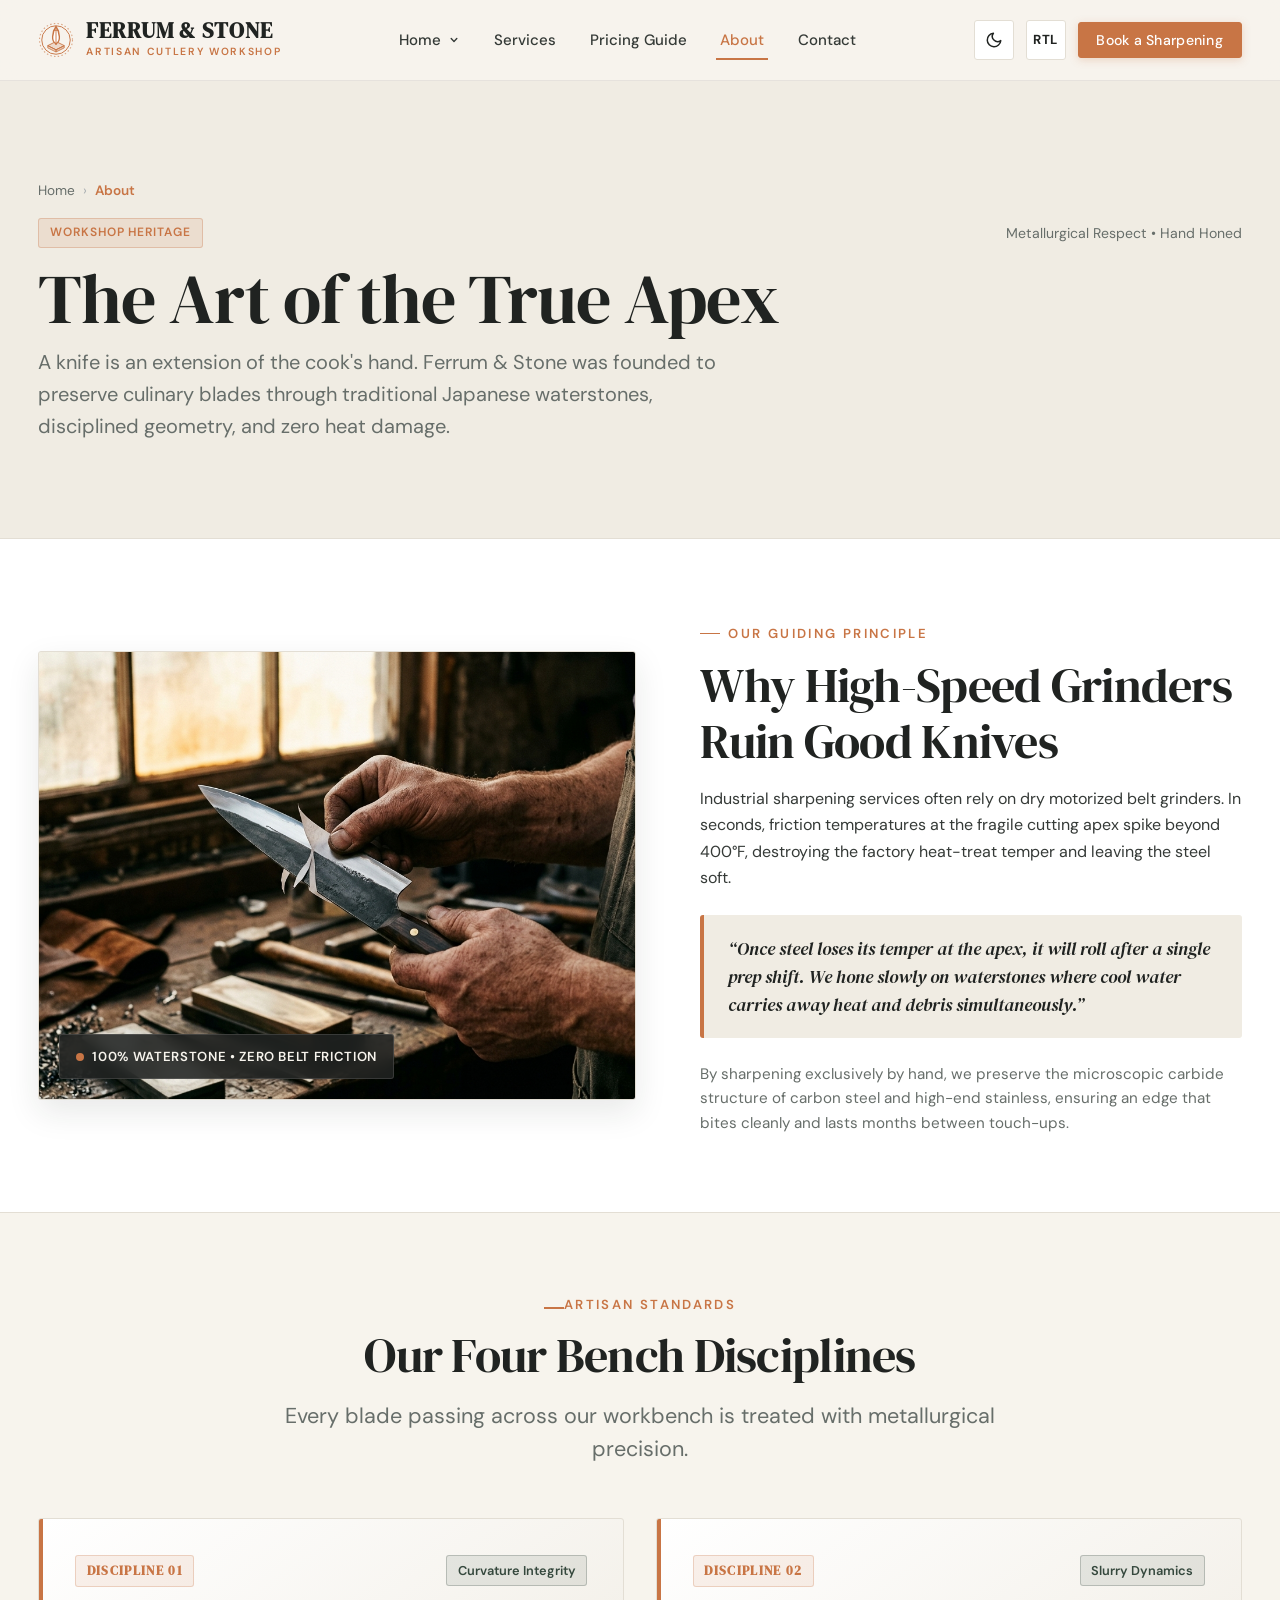
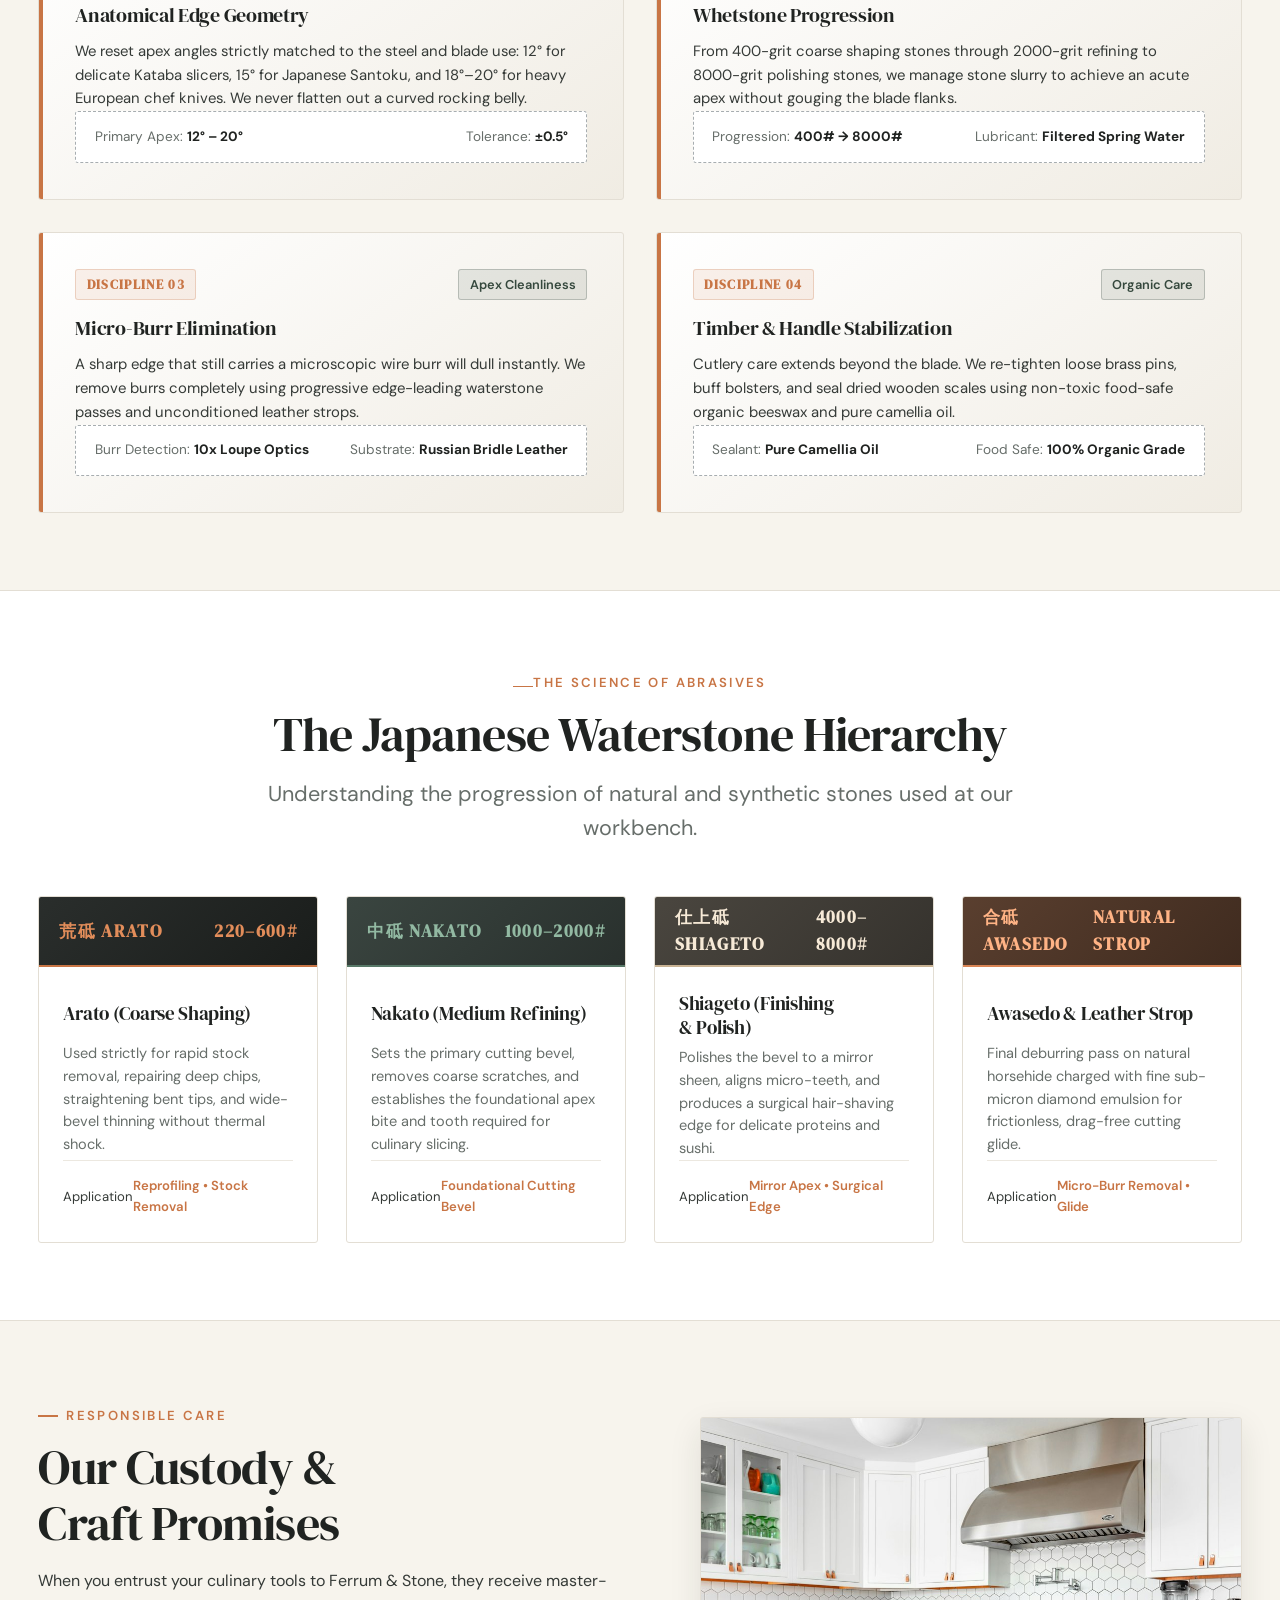
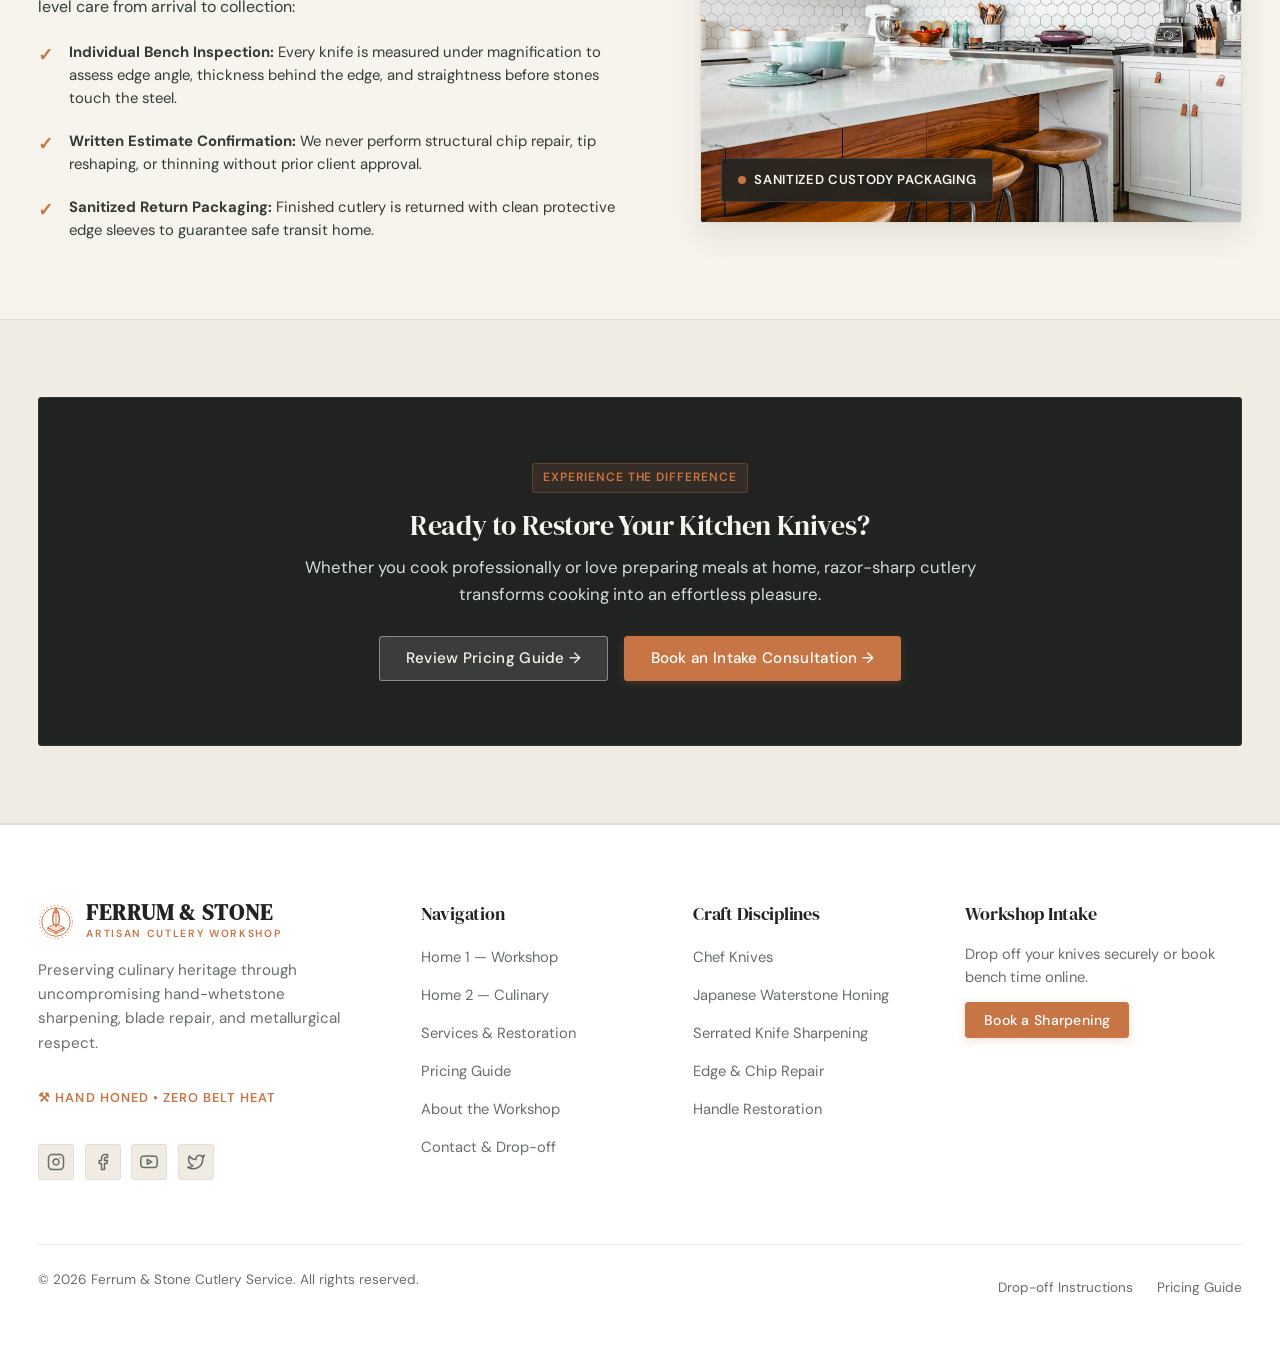
==== about.html @ 96466d09 "commit" ====
<!DOCTYPE html>
<html lang="en" dir="ltr" data-theme="light">
<head>
  <meta charset="UTF-8">
  <meta name="viewport" content="width=device-width, initial-scale=1.0">
  <title>About Our Workshop &amp; Craft Philosophy | Ferrum &amp; Stone</title>
  <meta name="description" content="Discover the artisan knife sharpening philosophy of Ferrum &amp; Stone: traditional Japanese waterstones, zero heat damage, and anatomical cutlery repair.">
  <link rel="icon" type="image/svg+xml" href="assets/favicon.svg">
  <link rel="stylesheet" href="css/design-system.css">
  <link rel="stylesheet" href="css/layout.css">
</head>
<body>

  <!-- Page Loader -->
  <div id="pageLoader" class="page-loader" aria-hidden="true">
    <div class="loader-content">
      <svg class="loader-emblem" viewBox="0 0 48 48" fill="none" xmlns="http://www.w3.org/2000/svg">
        <circle cx="24" cy="24" r="22" stroke="#c06038" stroke-width="1.5" stroke-dasharray="3 3" opacity="0.6"/>
        <circle cx="24" cy="24" r="19" stroke="#c06038" stroke-width="1.25"/>
        <path d="M13 31.5L24 37L35 31.5L24 26L13 31.5Z" fill="#c06038" fill-opacity="0.25" stroke="#c06038" stroke-width="1.2"/>
        <path d="M24 6C24 6 28 11.5 28.5 19.5C28.8 24 26.8 27.5 24 29C21.2 27.5 19.2 24 19.5 19.5C20 11.5 24 6 24 6Z" fill="#181e1a" stroke="#d4af37" stroke-width="1.8"/>
        <line x1="24" y1="7" x2="24" y2="28" stroke="#ffffff" stroke-width="1.2" opacity="0.75"/>
        <circle cx="24" cy="29" r="2" fill="#ffd166"/>
      </svg>
      <div class="loader-brand-title">FERRUM &amp; STONE</div>
      <div class="loader-brand-sub">Artisan Cutlery Workshop</div>
      <div class="loader-bar-wrap"><div class="loader-bar-fill"></div></div>
    </div>
  </div>

  <!-- Shared Header / Navbar -->
  <header class="site-header" id="mainHeader">
    <div class="container">
      <nav class="navbar-container" aria-label="Main Navigation">
        
        <!-- Brand Logo -->
        <a href="index.html" class="brand-logo" aria-label="Ferrum and Stone - Home">
          <div class="brand-icon" aria-hidden="true">
            <svg viewBox="0 0 48 48" fill="none" xmlns="http://www.w3.org/2000/svg">
              <circle cx="24" cy="24" r="22" stroke="currentColor" stroke-width="1.5" stroke-dasharray="2 3" opacity="0.6"/>
              <circle cx="24" cy="24" r="19" stroke="currentColor" stroke-width="1.25"/>
              <path d="M13 31.5L24 37L35 31.5L24 26L13 31.5Z" fill="currentColor" fill-opacity="0.2" stroke="currentColor" stroke-width="1.2" stroke-linejoin="round"/>
              <path d="M13 31.5V34.5L24 40V37L13 31.5Z" fill="currentColor" fill-opacity="0.3" stroke="currentColor" stroke-width="1"/>
              <path d="M35 31.5V34.5L24 40V37L35 31.5Z" fill="currentColor" fill-opacity="0.4" stroke="currentColor" stroke-width="1"/>
              <path d="M24 6C24 6 28 11.5 28.5 19.5C28.8 24 26.8 27.5 24 29C21.2 27.5 19.2 24 19.5 19.5C20 11.5 24 6 24 6Z" fill="var(--bg-surface)" stroke="currentColor" stroke-width="1.8" stroke-linejoin="round"/>
              <line x1="24" y1="7" x2="24" y2="28" stroke="currentColor" stroke-width="1.2" stroke-linecap="round"/>
              <path d="M21 11H27" stroke="currentColor" stroke-width="1.5" stroke-linecap="round"/>
              <circle cx="24" cy="29" r="1.5" fill="currentColor"/>
            </svg>
          </div>
          <div class="brand-text">
            <span class="brand-name">Ferrum &amp; Stone</span>
            <span class="brand-tagline">Artisan Cutlery Workshop</span>
          </div>
        </a>

        <!-- Centered Navigation: About placed right next to Pricing Guide -->
        <div class="nav-center-wrapper">
          <ul class="nav-links">
            <li class="nav-dropdown" id="homeDropdown">
              <button type="button" class="dropdown-trigger" aria-expanded="false" aria-haspopup="true" aria-controls="homeMenu">
                <span>Home</span>
                <svg class="chevron-icon" viewBox="0 0 20 20" fill="currentColor" aria-hidden="true">
                  <path fill-rule="evenodd" d="M5.293 7.293a1 1 0 011.414 0L10 10.586l3.293-3.293a1 1 0 111.414 1.414l-4 4a1 1 0 01-1.414 0l-4-4a1 1 0 010-1.414z" clip-rule="evenodd"/>
                </svg>
              </button>
              <div class="dropdown-menu" id="homeMenu" role="menu">
                <a href="index.html" class="dropdown-item" role="menuitem">Home 1 — Workshop</a>
                <a href="home-2.html" class="dropdown-item" role="menuitem">Home 2 — Culinary Edition</a>
              </div>
            </li>
            <li><a href="services.html" class="nav-link">Services</a></li>
            <li><a href="pricing.html" class="nav-link">Pricing Guide</a></li>
            <li><a href="about.html" class="nav-link active" aria-current="page">About</a></li>
            <li><a href="contact.html" class="nav-link">Contact</a></li>
          </ul>
        </div>

        <!-- Header Actions: Theme & Direction Toggles + CTA -->
        <div class="header-actions">
          <button type="button" class="btn-icon theme-toggle-btn" aria-label="Toggle dark/light theme" title="Toggle Theme">
            <svg class="icon-moon" width="18" height="18" viewBox="0 0 24 24" fill="none" stroke="currentColor" stroke-width="2" stroke-linecap="round" stroke-linejoin="round" aria-hidden="true">
              <path d="M21 12.79A9 9 0 1 1 11.21 3 7 7 0 0 0 21 12.79z"></path>
            </svg>
            <svg class="icon-sun" width="18" height="18" viewBox="0 0 24 24" fill="none" stroke="currentColor" stroke-width="2" stroke-linecap="round" stroke-linejoin="round" aria-hidden="true" style="display: none;">
              <circle cx="12" cy="12" r="5"></circle>
              <line x1="12" y1="1" x2="12" y2="3"></line>
              <line x1="12" y1="21" x2="12" y2="23"></line>
              <line x1="4.22" y1="4.22" x2="5.64" y2="5.64"></line>
              <line x1="18.36" y1="18.36" x2="19.78" y2="19.78"></line>
              <line x1="1" y1="12" x2="3" y2="12"></line>
              <line x1="21" y1="12" x2="23" y2="12"></line>
              <line x1="4.22" y1="19.78" x2="5.64" y2="18.36"></line>
              <line x1="18.36" y1="5.64" x2="19.78" y2="4.22"></line>
            </svg>
          </button>

          <button type="button" class="btn-icon dir-toggle-btn" aria-label="Toggle text direction LTR/RTL" title="Toggle RTL">
            <span class="dir-label">RTL</span>
          </button>

          <a href="contact.html#book" class="btn btn-primary btn-sm btn-book">Book a Sharpening</a>

          <!-- Hamburger Button (Mobile / Tablet / iPad) -->
          <button type="button" class="hamburger-btn" aria-label="Toggle Navigation Menu" aria-expanded="false" aria-controls="mobileDrawer">
            <span class="hamburger-icon" aria-hidden="true">
              <span class="hamburger-line"></span>
              <span class="hamburger-line"></span>
              <span class="hamburger-line"></span>
            </span>
          </button>
        </div>

      </nav>
    </div>
  </header>

  <!-- Mobile Drawer Backdrop & Menu -->
  <div class="mobile-nav-backdrop" id="mobileBackdrop"></div>
  <div class="mobile-nav-drawer" id="mobileDrawer" role="dialog" aria-modal="true" aria-label="Mobile Navigation">
    <div class="mobile-nav-header">
      <div class="brand-text">
        <span class="brand-name">Ferrum &amp; Stone</span>
        <span class="brand-tagline">Artisan Cutlery</span>
      </div>
      <button type="button" class="mobile-nav-close" aria-label="Close navigation menu">
        <svg width="20" height="20" viewBox="0 0 24 24" fill="none" stroke="currentColor" stroke-width="2" stroke-linecap="round" stroke-linejoin="round" aria-hidden="true">
          <line x1="18" y1="6" x2="6" y2="18"></line>
          <line x1="6" y1="6" x2="18" y2="18"></line>
        </svg>
      </button>
    </div>

    <div class="mobile-nav-list">
      <div class="mobile-dropdown">
        <button type="button" class="mobile-dropdown-header" aria-expanded="false">
          <span>Home</span>
          <svg class="chevron-icon" width="16" height="16" viewBox="0 0 20 20" fill="currentColor" aria-hidden="true">
            <path fill-rule="evenodd" d="M5.293 7.293a1 1 0 011.414 0L10 10.586l3.293-3.293a1 1 0 111.414 1.414l-4 4a1 1 0 01-1.414 0l-4-4a1 1 0 010-1.414z" clip-rule="evenodd"/>
          </svg>
        </button>
        <div class="mobile-sub-menu">
          <a href="index.html" class="mobile-sub-link">Home 1 — Workshop</a>
          <a href="home-2.html" class="mobile-sub-link">Home 2 — Culinary Edition</a>
        </div>
      </div>
      <a href="services.html" class="mobile-nav-link">Services</a>
      <a href="pricing.html" class="mobile-nav-link">Pricing Guide</a>
      <a href="about.html" class="mobile-nav-link active" aria-current="page">About</a>
      <a href="contact.html" class="mobile-nav-link">Contact</a>
    </div>

    <div class="mobile-nav-footer">
      <a href="contact.html#book" class="btn btn-primary" style="width: 100%;">Book a Sharpening</a>
      <div class="mobile-toggles-row">
        <div class="mobile-toggle-item">
          <span>Theme:</span>
          <button type="button" class="btn-icon theme-toggle-btn" aria-label="Toggle theme in drawer">
            <svg class="icon-moon" width="16" height="16" viewBox="0 0 24 24" fill="none" stroke="currentColor" stroke-width="2"><path d="M21 12.79A9 9 0 1 1 11.21 3 7 7 0 0 0 21 12.79z"></path></svg>
            <svg class="icon-sun" width="16" height="16" viewBox="0 0 24 24" fill="none" stroke="currentColor" stroke-width="2" stroke-linecap="round" stroke-linejoin="round" style="display:none;"><circle cx="12" cy="12" r="5"></circle><line x1="12" y1="1" x2="12" y2="3"></line><line x1="12" y1="21" x2="12" y2="23"></line><line x1="4.22" y1="4.22" x2="5.64" y2="5.64"></line><line x1="18.36" y1="18.36" x2="19.78" y2="19.78"></line><line x1="1" y1="12" x2="3" y2="12"></line><line x1="21" y1="12" x2="23" y2="12"></line><line x1="4.22" y1="19.78" x2="5.64" y2="18.36"></line><line x1="18.36" y1="5.64" x2="19.78" y2="4.22"></line></svg>
          </button>
        </div>
        <div class="mobile-toggle-item">
          <span>Direction:</span>
          <button type="button" class="btn-icon dir-toggle-btn" aria-label="Toggle text direction in drawer">
            <span class="dir-label">RTL</span>
          </button>
        </div>
      </div>
    </div>
  </div>

  <!-- Main Content: Distinct About Layout -->
  <main id="mainContent">

    <!-- =======================================================================
         SECTION 1 — PAGE INTRO
         Shared non-home intro component matching Services, Pricing, and Contact
         ======================================================================= -->
    <section class="page-intro" id="aboutIntro" aria-label="About Introduction">
      <div class="container">
        <div class="page-intro-inner">
          <nav class="breadcrumbs" aria-label="Breadcrumb">
            <a href="index.html">Home</a>
            <span class="separator" aria-hidden="true">&rsaquo;</span>
            <span aria-current="page">About</span>
          </nav>
          <div class="page-intro-meta">
            <span class="badge badge-copper">Workshop Heritage</span>
            <span style="font-size: 0.88rem; color: var(--text-muted);">Metallurgical Respect &bull; Hand Honed</span>
          </div>
          <h1>The Art of the True Apex</h1>
          <p class="page-intro-desc">
            A knife is an extension of the cook's hand. Ferrum &amp; Stone was founded to preserve culinary blades through traditional Japanese waterstones, disciplined geometry, and zero heat damage.
          </p>
        </div>
      </div>
    </section>

    <!-- =======================================================================
         SECTION 2 — THE WORKSHOP MANIFESTO (Asymmetrical Split Layout)
         ======================================================================= -->
    <section class="about-section about-section--surface" id="manifesto">
      <div class="container">
        
        <div class="about-manifesto-grid">
          
          <!-- Image Frame with Overlay Badge -->
          <div class="about-media-frame">
            <img src="assets/images/h1_process_editorial.jpg" alt="Master cutler honing a chef knife over a wet sharpening stone" loading="lazy">
            <div class="about-badge-overlay">
              <span class="about-badge-dot" aria-hidden="true"></span>
              <span>100% Waterstone &bull; Zero Belt Friction</span>
            </div>
          </div>

          <!-- Manifesto Copy -->
          <div>
            <span class="eyebrow">Our Guiding Principle</span>
            <h2 style="margin-bottom: 1rem;">Why High-Speed Grinders Ruin Good Knives</h2>
            <p style="font-size: 1rem; color: var(--text-body); line-height: 1.65; margin-bottom: 1rem;">
              Industrial sharpening services often rely on dry motorized belt grinders. In seconds, friction temperatures at the fragile cutting apex spike beyond 400&deg;F, destroying the factory heat-treat temper and leaving the steel soft.
            </p>

            <blockquote class="about-quote-box">
              &ldquo;Once steel loses its temper at the apex, it will roll after a single prep shift. We hone slowly on waterstones where cool water carries away heat and debris simultaneously.&rdquo;
            </blockquote>

            <p style="font-size: 0.95rem; color: var(--text-muted); line-height: 1.6;">
              By sharpening exclusively by hand, we preserve the microscopic carbide structure of carbon steel and high-end stainless, ensuring an edge that bites cleanly and lasts months between touch-ups.
            </p>
          </div>

        </div>

      </div>
    </section>

    <!-- =======================================================================
         SECTION 3 — CORE BENCH DISCIPLINES (Artisan Blueprint Console)
         ======================================================================= -->
    <section class="about-section" id="disciplines">
      <div class="container">
        
        <header class="section-header">
          <span class="eyebrow">Artisan Standards</span>
          <h2>Our Four Bench Disciplines</h2>
          <p class="text-lead">
            Every blade passing across our workbench is treated with metallurgical precision.
          </p>
        </header>

        <!-- Blueprint Console Layout: Max 2 cards per row on iPad/iPad Pro, 2 per row desktop -->
        <div class="disciplines-blueprint-grid">

          <!-- Discipline 1: Geometry -->
          <article class="discipline-console-card">
            <div>
              <div class="discipline-console-top">
                <span class="discipline-num-pill">DISCIPLINE 01</span>
                <span class="discipline-spec-pill">Curvature Integrity</span>
              </div>
              <h3 class="discipline-console-title">Anatomical Edge Geometry</h3>
              <p class="discipline-console-desc">
                We reset apex angles strictly matched to the steel and blade use: 12&deg; for delicate Kataba slicers, 15&deg; for Japanese Santoku, and 18&deg;&ndash;20&deg; for heavy European chef knives. We never flatten out a curved rocking belly.
              </p>
            </div>
            <div class="discipline-blueprint-specs">
              <span>Primary Apex: <strong>12&deg; &ndash; 20&deg;</strong></span>
              <span>Tolerance: <strong>&plusmn;0.5&deg;</strong></span>
            </div>
          </article>

          <!-- Discipline 2: Slurry & Stones -->
          <article class="discipline-console-card">
            <div>
              <div class="discipline-console-top">
                <span class="discipline-num-pill">DISCIPLINE 02</span>
                <span class="discipline-spec-pill">Slurry Dynamics</span>
              </div>
              <h3 class="discipline-console-title">Whetstone Progression</h3>
              <p class="discipline-console-desc">
                From 400-grit coarse shaping stones through 2000-grit refining to 8000-grit polishing stones, we manage stone slurry to achieve an acute apex without gouging the blade flanks.
              </p>
            </div>
            <div class="discipline-blueprint-specs">
              <span>Progression: <strong>400# &rarr; 8000#</strong></span>
              <span>Lubricant: <strong>Filtered Spring Water</strong></span>
            </div>
          </article>

          <!-- Discipline 3: Deburring Strops -->
          <article class="discipline-console-card">
            <div>
              <div class="discipline-console-top">
                <span class="discipline-num-pill">DISCIPLINE 03</span>
                <span class="discipline-spec-pill">Apex Cleanliness</span>
              </div>
              <h3 class="discipline-console-title">Micro-Burr Elimination</h3>
              <p class="discipline-console-desc">
                A sharp edge that still carries a microscopic wire burr will dull instantly. We remove burrs completely using progressive edge-leading waterstone passes and unconditioned leather strops.
              </p>
            </div>
            <div class="discipline-blueprint-specs">
              <span>Burr Detection: <strong>10x Loupe Optics</strong></span>
              <span>Substrate: <strong>Russian Bridle Leather</strong></span>
            </div>
          </article>

          <!-- Discipline 4: Timber Preservation -->
          <article class="discipline-console-card">
            <div>
              <div class="discipline-console-top">
                <span class="discipline-num-pill">DISCIPLINE 04</span>
                <span class="discipline-spec-pill">Organic Care</span>
              </div>
              <h3 class="discipline-console-title">Timber &amp; Handle Stabilization</h3>
              <p class="discipline-console-desc">
                Cutlery care extends beyond the blade. We re-tighten loose brass pins, buff bolsters, and seal dried wooden scales using non-toxic food-safe organic beeswax and pure camellia oil.
              </p>
            </div>
            <div class="discipline-blueprint-specs">
              <span>Sealant: <strong>Pure Camellia Oil</strong></span>
              <span>Food Safe: <strong>100% Organic Grade</strong></span>
            </div>
          </article>

        </div>

      </div>
    </section>

    <!-- =======================================================================
         SECTION 4 — TRADITIONAL WATERSTONE HIERARCHY (Tactile Waterstone Bench)
         ======================================================================= -->
    <section class="about-section about-section--surface" id="stoneHierarchy">
      <div class="container">
        
        <header class="section-header">
          <span class="eyebrow">The Science of Abrasives</span>
          <h2>The Japanese Waterstone Hierarchy</h2>
          <p class="text-lead">
            Understanding the progression of natural and synthetic stones used at our workbench.
          </p>
        </header>

        <!-- Tactile Waterstone Bench Grid: Max 2 cards on iPad/iPad Pro, 4 cards on Large Desktop -->
        <div class="waterstone-bench-grid">
          
          <!-- Stage 1 -->
          <article class="whetstone-block-card">
            <div class="whetstone-stone-visual stone-theme-arato">
              <span>荒砥 Arato</span>
              <span>220&ndash;600#</span>
            </div>
            <div class="whetstone-block-body">
              <div>
                <h3 class="whetstone-block-title">Arato (Coarse Shaping)</h3>
                <p class="whetstone-block-desc">
                  Used strictly for rapid stock removal, repairing deep chips, straightening bent tips, and wide-bevel thinning without thermal shock.
                </p>
              </div>
              <div class="whetstone-block-metrics">
                <span>Application</span>
                <span class="whetstone-metric-tag">Reprofiling &bull; Stock Removal</span>
              </div>
            </div>
          </article>

          <!-- Stage 2 -->
          <article class="whetstone-block-card">
            <div class="whetstone-stone-visual stone-theme-nakato">
              <span>中砥 Nakato</span>
              <span>1000&ndash;2000#</span>
            </div>
            <div class="whetstone-block-body">
              <div>
                <h3 class="whetstone-block-title">Nakato (Medium Refining)</h3>
                <p class="whetstone-block-desc">
                  Sets the primary cutting bevel, removes coarse scratches, and establishes the foundational apex bite and tooth required for culinary slicing.
                </p>
              </div>
              <div class="whetstone-block-metrics">
                <span>Application</span>
                <span class="whetstone-metric-tag">Foundational Cutting Bevel</span>
              </div>
            </div>
          </article>

          <!-- Stage 3 -->
          <article class="whetstone-block-card">
            <div class="whetstone-stone-visual stone-theme-shiageto">
              <span>仕上砥 Shiageto</span>
              <span>4000&ndash;8000#</span>
            </div>
            <div class="whetstone-block-body">
              <div>
                <h3 class="whetstone-block-title">Shiageto (Finishing &amp; Polish)</h3>
                <p class="whetstone-block-desc">
                  Polishes the bevel to a mirror sheen, aligns micro-teeth, and produces a surgical hair-shaving edge for delicate proteins and sushi.
                </p>
              </div>
              <div class="whetstone-block-metrics">
                <span>Application</span>
                <span class="whetstone-metric-tag">Mirror Apex &bull; Surgical Edge</span>
              </div>
            </div>
          </article>

          <!-- Stage 4 -->
          <article class="whetstone-block-card">
            <div class="whetstone-stone-visual stone-theme-awasedo">
              <span>合砥 Awasedo</span>
              <span>Natural Strop</span>
            </div>
            <div class="whetstone-block-body">
              <div>
                <h3 class="whetstone-block-title">Awasedo &amp; Leather Strop</h3>
                <p class="whetstone-block-desc">
                  Final deburring pass on natural horsehide charged with fine sub-micron diamond emulsion for frictionless, drag-free cutting glide.
                </p>
              </div>
              <div class="whetstone-block-metrics">
                <span>Application</span>
                <span class="whetstone-metric-tag">Micro-Burr Removal &bull; Glide</span>
              </div>
            </div>
          </article>

        </div>

      </div>
    </section>

    <!-- =======================================================================
         SECTION 5 — STANDARDS OF CUSTODY (Split Workshop Visual)
         ======================================================================= -->
    <section class="about-section" id="standards">
      <div class="container">
        
        <div class="about-manifesto-grid">
          
          <div>
            <span class="eyebrow">Responsible Care</span>
            <h2 style="margin-bottom: 1rem;">Our Custody &amp; Craft Promises</h2>
            <p style="font-size: 1rem; color: var(--text-body); line-height: 1.65; margin-bottom: 1.25rem;">
              When you entrust your culinary tools to Ferrum &amp; Stone, they receive master-level care from arrival to collection:
            </p>

            <ul class="contact-info-list" style="margin-top: 0;">
              <li class="contact-info-item">
                <span style="color: var(--color-copper); font-weight: bold; font-size: 1.1rem;">&#10003;</span>
                <div style="font-size: 0.93rem; color: var(--text-body); line-height: 1.55;">
                  <strong>Individual Bench Inspection:</strong> Every knife is measured under magnification to assess edge angle, thickness behind the edge, and straightness before stones touch the steel.
                </div>
              </li>

              <li class="contact-info-item">
                <span style="color: var(--color-copper); font-weight: bold; font-size: 1.1rem;">&#10003;</span>
                <div style="font-size: 0.93rem; color: var(--text-body); line-height: 1.55;">
                  <strong>Written Estimate Confirmation:</strong> We never perform structural chip repair, tip reshaping, or thinning without prior client approval.
                </div>
              </li>

              <li class="contact-info-item">
                <span style="color: var(--color-copper); font-weight: bold; font-size: 1.1rem;">&#10003;</span>
                <div style="font-size: 0.93rem; color: var(--text-body); line-height: 1.55;">
                  <strong>Sanitized Return Packaging:</strong> Finished cutlery is returned with clean protective edge sleeves to guarantee safe transit home.
                </div>
              </li>
            </ul>
          </div>

          <div class="about-media-frame">
            <img src="assets/images/h2_knives_care.jpg" alt="Collection of polished artisan kitchen knives resting safely on workbench" loading="lazy">
            <div class="about-badge-overlay">
              <span class="about-badge-dot" aria-hidden="true"></span>
              <span>Sanitized Custody Packaging</span>
            </div>
          </div>

        </div>

      </div>
    </section>

    <!-- =======================================================================
         SECTION 6 — CLOSING CONSULTATION & CTA BANNER
         ======================================================================= -->
    <section class="about-section about-section--elevated" id="aboutCta">
      <div class="container">
        
        <div class="final-booking-banner">
          <div class="final-booking-content">
            <span class="badge badge-copper" style="margin-bottom: 1rem;">Experience the Difference</span>
            <h2>Ready to Restore Your Kitchen Knives?</h2>
            <p>
              Whether you cook professionally or love preparing meals at home, razor-sharp cutlery transforms cooking into an effortless pleasure.
            </p>
            <div style="display: flex; gap: 1rem; justify-content: center; flex-wrap: wrap;">
              <a href="pricing.html" class="btn btn-secondary">Review Pricing Guide &rarr;</a>
              <a href="contact.html#book" class="btn btn-primary">Book an Intake Consultation &rarr;</a>
            </div>
          </div>
        </div>

      </div>
    </section>

  </main>

  <!-- Shared Footer -->
  <footer class="site-footer">
    <div class="container">
      <div class="footer-grid">
        
        <div class="footer-brand">
          <div class="brand-logo">
            <div class="brand-icon" aria-hidden="true">
              <svg viewBox="0 0 48 48" fill="none" xmlns="http://www.w3.org/2000/svg">
                <circle cx="24" cy="24" r="22" stroke="currentColor" stroke-width="1.5" stroke-dasharray="2 3" opacity="0.6"/>
                <circle cx="24" cy="24" r="19" stroke="currentColor" stroke-width="1.25"/>
                <path d="M13 31.5L24 37L35 31.5L24 26L13 31.5Z" fill="currentColor" fill-opacity="0.2" stroke="currentColor" stroke-width="1.2" stroke-linejoin="round"/>
                <path d="M13 31.5V34.5L24 40V37L13 31.5Z" fill="currentColor" fill-opacity="0.3" stroke="currentColor" stroke-width="1"/>
                <path d="M35 31.5V34.5L24 40V37L35 31.5Z" fill="currentColor" fill-opacity="0.4" stroke="currentColor" stroke-width="1"/>
                <path d="M24 6C24 6 28 11.5 28.5 19.5C28.8 24 26.8 27.5 24 29C21.2 27.5 19.2 24 19.5 19.5C20 11.5 24 6 24 6Z" fill="var(--bg-surface)" stroke="currentColor" stroke-width="1.8" stroke-linejoin="round"/>
                <line x1="24" y1="7" x2="24" y2="28" stroke="currentColor" stroke-width="1.2" stroke-linecap="round"/>
                <path d="M21 11H27" stroke="currentColor" stroke-width="1.5" stroke-linecap="round"/>
                <circle cx="24" cy="29" r="1.5" fill="currentColor"/>
              </svg>
            </div>
            <div class="brand-text">
              <span class="brand-name">Ferrum &amp; Stone</span>
              <span class="brand-tagline">Artisan Cutlery Workshop</span>
            </div>
          </div>
          <p class="footer-desc">
            Preserving culinary heritage through uncompromising hand-whetstone sharpening, blade repair, and metallurgical respect.
          </p>
          <div class="footer-craft-badge">
            <span>&#9874; Hand Honed &bull; Zero Belt Heat</span>
          </div>

          <div class="footer-social-links" aria-label="Workshop social media channels">
            <a href="https://instagram.com" class="footer-social-icon" aria-label="Instagram" target="_blank" rel="noopener noreferrer">
              <svg width="18" height="18" viewBox="0 0 24 24" fill="none" stroke="currentColor" stroke-width="2" stroke-linecap="round" stroke-linejoin="round" aria-hidden="true"><rect x="2" y="2" width="20" height="20" rx="5" ry="5"></rect><path d="M16 11.37A4 4 0 1 1 12.63 8 4 4 0 0 1 16 11.37z"></path><line x1="17.5" y1="6.5" x2="17.51" y2="6.5"></line></svg>
            </a>
            <a href="https://facebook.com" class="footer-social-icon" aria-label="Facebook" target="_blank" rel="noopener noreferrer">
              <svg width="18" height="18" viewBox="0 0 24 24" fill="none" stroke="currentColor" stroke-width="2" stroke-linecap="round" stroke-linejoin="round" aria-hidden="true"><path d="M18 2h-3a5 5 0 0 0-5 5v3H7v4h3v8h4v-8h3l1-4h-4V7a1 1 0 0 1 1-1h3z"></path></svg>
            </a>
            <a href="https://youtube.com" class="footer-social-icon" aria-label="YouTube" target="_blank" rel="noopener noreferrer">
              <svg width="18" height="18" viewBox="0 0 24 24" fill="none" stroke="currentColor" stroke-width="2" stroke-linecap="round" stroke-linejoin="round" aria-hidden="true"><path d="M22.54 6.42a2.78 2.78 0 0 0-1.94-2C18.88 4 12 4 12 4s-6.88 0-8.6.46a2.78 2.78 0 0 0-1.94 2A29 29 0 0 0 1 11.75a29 29 0 0 0 .46 5.33A2.78 2.78 0 0 0 3.4 19c1.72.46 8.6.46 8.6.46s6.88 0 8.6-.46a2.78 2.78 0 0 0 1.94-2 29 29 0 0 0 .46-5.25 29 29 0 0 0-.46-5.33z"></path><polygon points="9.75 15.02 15.5 11.75 9.75 8.48 9.75 15.02"></polygon></svg>
            </a>
            <a href="https://x.com" class="footer-social-icon" aria-label="X (formerly Twitter)" target="_blank" rel="noopener noreferrer">
              <svg width="18" height="18" viewBox="0 0 24 24" fill="none" stroke="currentColor" stroke-width="2" stroke-linecap="round" stroke-linejoin="round" aria-hidden="true"><path d="M23 3a10.9 10.9 0 0 1-3.14 1.53 4.48 4.48 0 0 0-7.86 3v1A10.66 10.66 0 0 1 3 4s-4 9 5 13a11.64 11.64 0 0 1-7 2c9 5 20 0 20-11.5a4.5 4.5 0 0 0-.08-.83A7.72 7.72 0 0 0 23 3z"></path></svg>
            </a>
          </div>
        </div>

        <div>
          <h4 class="footer-heading">Navigation</h4>
          <ul class="footer-links">
            <li><a href="index.html">Home 1 — Workshop</a></li>
            <li><a href="home-2.html">Home 2 — Culinary</a></li>
            <li><a href="services.html">Services &amp; Restoration</a></li>
            <li><a href="pricing.html">Pricing Guide</a></li>
            <li><a href="about.html">About the Workshop</a></li>
            <li><a href="contact.html">Contact &amp; Drop-off</a></li>
          </ul>
        </div>

        <div>
          <h4 class="footer-heading">Craft Disciplines</h4>
          <ul class="footer-links">
            <li><a href="services.html">Chef Knives</a></li>
            <li><a href="services.html">Japanese Waterstone Honing</a></li>
            <li><a href="services.html">Serrated Knife Sharpening</a></li>
            <li><a href="services.html">Edge &amp; Chip Repair</a></li>
            <li><a href="services.html">Handle Restoration</a></li>
          </ul>
        </div>

        <div>
          <h4 class="footer-heading">Workshop Intake</h4>
          <p style="font-size: 0.92rem; color: var(--text-muted); line-height: 1.6; margin-bottom: 0.75rem;">
            Drop off your knives securely or book bench time online.
          </p>
          <a href="contact.html#book" class="btn btn-primary btn-sm">Book a Sharpening</a>
        </div>

      </div>

      <div class="footer-bottom">
        <p>&copy; 2026 Ferrum &amp; Stone Cutlery Service. All rights reserved.</p>
        <div style="display: flex; gap: 1.5rem; align-items: center;">
          <a href="contact.html">Drop-off Instructions</a>
          <a href="pricing.html">Pricing Guide</a>
        </div>
      </div>
    </div>
  </footer>

  <!-- Floating Back to Top Button -->
  <button type="button" class="back-to-top-btn" id="backToTopBtn" aria-label="Back to top" title="Back to top">
    <svg width="20" height="20" viewBox="0 0 24 24" fill="none" stroke="currentColor" stroke-width="2.5" stroke-linecap="round" stroke-linejoin="round" aria-hidden="true">
      <path d="M18 15l-6-6-6 6"/>
    </svg>
  </button>

  <script src="js/app.js"></script>
</body>
</html>
---- css/design-system.css ----
/* ==========================================================================
   FERRUM & STONE — ARTISAN CUTLERY & KNIFE SHARPENING
   Phase 1 Design System & Foundational Styles
   ========================================================================== */

/* --------------------------------------------------------------------------
   Google Fonts Import: DM Serif Display & DM Sans (Only 2 Font Families)
   -------------------------------------------------------------------------- */
@import url('https://fonts.googleapis.com/css2?family=DM+Sans:ital,opsz,wght@0,9..40,100..1000;1,9..40,100..1000&family=DM+Serif+Display:ital@0;1&display=swap');

/* --------------------------------------------------------------------------
   CSS Custom Properties & Color Tokens
   -------------------------------------------------------------------------- */
:root {
  /* Brand Core Palette */
  --color-charcoal: #202321;
  --color-warm-ivory: #F7F4ED;
  --color-steel-grey: #A7ADB0;
  --color-copper: #C87545;
  --color-copper-hover: #b46335;
  --color-copper-glow: rgba(200, 117, 69, 0.25);
  --color-forest-green: #35483D;
  --color-forest-green-hover: #29382f;
  --color-white: #FFFFFF;
  --color-body-text: #353A37;

  /* Typography */
  --font-heading: 'DM Serif Display', Georgia, serif;
  --font-body: 'DM Sans', -apple-system, BlinkMacSystemFont, 'Segoe UI', Roboto, Helvetica, Arial, sans-serif;

  /* Light Theme (Default) */
  --bg-primary: #F7F4ED;
  --bg-surface: #FFFFFF;
  --bg-surface-elevated: #F0ECE3;
  --bg-accent-subtle: #EBE5D9;
  --bg-contrast: #202321;
  --text-contrast: #F7F4ED;

  --text-primary: #202321;
  --text-body: #353A37;
  --text-muted: #676E6A;
  --text-light: #8E9692;

  --border-light: #E3DED4;
  --border-subtle: #ECE8E0;
  --border-strong: #A7ADB0;

  --shadow-sm: 0 1px 3px rgba(32, 35, 33, 0.05);
  --shadow-md: 0 4px 16px rgba(32, 35, 33, 0.07);
  --shadow-lg: 0 12px 32px rgba(32, 35, 33, 0.1);
  --shadow-focus: 0 0 0 3px rgba(200, 117, 69, 0.35);

  --navbar-bg: rgba(247, 244, 237, 0.94);
  --navbar-border: rgba(32, 35, 33, 0.08);

  /* Spacing Scale */
  --space-2xs: 0.25rem;  /* 4px */
  --space-xs: 0.5rem;    /* 8px */
  --space-sm: 0.75rem;   /* 12px */
  --space-md: 1rem;      /* 16px */
  --space-lg: 1.5rem;    /* 24px */
  --space-xl: 2rem;      /* 32px */
  --space-2xl: 3rem;     /* 48px */
  --space-3xl: 4.5rem;   /* 72px */
  --space-4xl: 6rem;     /* 96px */

  /* Border Radius */
  --radius-sm: 3px;
  --radius-md: 6px;
  --radius-lg: 8px;
  --radius-full: 9999px;

  /* Transitions */
  --transition-fast: 0.18s cubic-bezier(0.4, 0, 0.2, 1);
  --transition-normal: 0.28s cubic-bezier(0.4, 0, 0.2, 1);
  --transition-slow: 0.45s cubic-bezier(0.4, 0, 0.2, 1);

  /* Container Widths */
  --container-max: 1320px;
  --container-narrow: 940px;
  --page-intro-min-height: 380px;
}

/* --------------------------------------------------------------------------
   Dark Theme Overrides
   -------------------------------------------------------------------------- */
[data-theme="dark"] {
  --bg-primary: #151816;
  --bg-surface: #202321;
  --bg-surface-elevated: #282C29;
  --bg-accent-subtle: #2F3430;
  --bg-contrast: #F7F4ED;
  --text-contrast: #202321;

  --text-primary: #F7F4ED;
  --text-body: #D4DDD7;
  --text-muted: #A7ADB0;
  --text-light: #7E8582;

  --border-light: #2E3330;
  --border-subtle: #252A27;
  --border-strong: #49514D;

  --shadow-sm: 0 1px 3px rgba(0, 0, 0, 0.35);
  --shadow-md: 0 4px 18px rgba(0, 0, 0, 0.45);
  --shadow-lg: 0 12px 36px rgba(0, 0, 0, 0.6);
  --shadow-focus: 0 0 0 3px rgba(217, 133, 83, 0.45);

  --navbar-bg: rgba(21, 24, 22, 0.94);
  --navbar-border: rgba(255, 255, 255, 0.08);

  --color-copper: #D98553;
  --color-copper-hover: #E39567;
  --color-forest-green: #486353;
  --color-forest-green-hover: #587966;
}

/* --------------------------------------------------------------------------
   Reset & Baseline
   -------------------------------------------------------------------------- */
*, *::before, *::after {
  box-sizing: border-box;
  margin: 0;
  padding: 0;
}

html {
  font-size: 16px;
  scroll-behavior: smooth;
  -webkit-text-size-adjust: 100%;
}

body {
  font-family: var(--font-body);
  font-size: 1.05rem;
  line-height: 1.65;
  color: var(--text-body);
  background-color: var(--bg-primary);
  min-height: 100vh;
  display: flex;
  flex-direction: column;
  overflow-x: hidden;
  transition: background-color var(--transition-normal), color var(--transition-normal);
  -webkit-font-smoothing: antialiased;
  -moz-osx-font-smoothing: grayscale;
}

main {
  flex: 1 0 auto;
  width: 100%;
}

img, svg, video {
  display: block;
  max-width: 100%;
  height: auto;
}

a {
  color: inherit;
  text-decoration: none;
  transition: color var(--transition-fast);
}

button, input, textarea, select {
  font: inherit;
  color: inherit;
  background: none;
  border: none;
}

ul, ol {
  list-style: none;
}

/* Accessible Focus Ring */
:focus-visible {
  outline: 2px solid var(--color-copper);
  outline-offset: 3px;
}

/* --------------------------------------------------------------------------
   Typography Hierarchy
   -------------------------------------------------------------------------- */
h1, h2, h3, h4, h5, h6 {
  font-family: var(--font-heading);
  color: var(--text-primary);
  font-weight: 400;
  line-height: 1.18;
  letter-spacing: -0.015em;
  text-wrap: balance;
}

h1 {
  font-size: clamp(2.2rem, 5vw + 1rem, 4.4rem);
  line-height: 1.1;
  margin-bottom: var(--space-md);
}

h2 {
  font-size: clamp(1.8rem, 3.5vw + 0.8rem, 3rem);
  line-height: 1.18;
  margin-bottom: var(--space-md);
}

h3 {
  font-size: clamp(1.35rem, 2vw + 0.5rem, 1.95rem);
  line-height: 1.25;
  margin-bottom: var(--space-sm);
}

h4 {
  font-size: 1.25rem;
  line-height: 1.35;
  margin-bottom: var(--space-xs);
}

p {
  margin-bottom: var(--space-md);
}

p:last-child {
  margin-bottom: 0;
}

.text-lead {
  font-size: clamp(1.1rem, 1.2vw + 0.8rem, 1.35rem);
  line-height: 1.55;
  color: var(--text-muted);
}

.text-muted {
  color: var(--text-muted);
}

.eyebrow {
  display: inline-flex;
  align-items: center;
  gap: 0.5rem;
  width: fit-content;
  max-width: fit-content;
  font-family: var(--font-body);
  font-size: 0.82rem;
  font-weight: 600;
  letter-spacing: 0.18em;
  text-transform: uppercase;
  color: var(--color-copper);
  margin-bottom: var(--space-sm);
}

.eyebrow::before {
  content: "";
  display: inline-block;
  width: 20px;
  height: 1.5px;
  background-color: var(--color-copper);
}

[dir="rtl"] .eyebrow::before {
  /* In RTL, before pseudo element automatically appears on the right */
}

/* --------------------------------------------------------------------------
   Layout Containers
   -------------------------------------------------------------------------- */
.container {
  width: 100%;
  max-width: var(--container-max);
  margin-inline: auto;
  padding-inline: clamp(1rem, 3vw, 2.5rem);
}

.container-narrow {
  width: 100%;
  max-width: var(--container-narrow);
  margin-inline: auto;
  padding-inline: clamp(1rem, 3vw, 2rem);
}

/* --------------------------------------------------------------------------
   Buttons & Interactive Elements
   -------------------------------------------------------------------------- */
.btn {
  display: inline-flex;
  align-items: center;
  justify-content: center;
  gap: 0.65rem;
  padding: 0.8rem 1.6rem;
  font-family: var(--font-body);
  font-size: 0.95rem;
  font-weight: 500;
  letter-spacing: 0.02em;
  line-height: 1.2;
  border-radius: var(--radius-sm);
  cursor: pointer;
  white-space: nowrap;
  transition: all var(--transition-fast);
  border: 1px solid transparent;
  user-select: none;
  text-align: center;
}

.btn-primary {
  background-color: var(--color-copper);
  color: var(--color-white);
  border-color: var(--color-copper);
  box-shadow: 0 2px 8px var(--color-copper-glow);
}

.btn-primary:hover {
  background-color: var(--color-copper-hover);
  border-color: var(--color-copper-hover);
  color: var(--color-white);
  transform: translateY(-1px);
}

.btn-primary:active {
  transform: translateY(0);
}

.btn-secondary {
  background-color: transparent;
  color: var(--text-primary);
  border-color: var(--border-strong);
}

.btn-secondary:hover {
  background-color: var(--bg-surface-elevated);
  border-color: var(--text-primary);
}

.btn-dark {
  background-color: var(--color-charcoal);
  color: var(--color-warm-ivory);
  border-color: var(--color-charcoal);
}

.btn-dark:hover {
  background-color: var(--color-forest-green);
  border-color: var(--color-forest-green);
  color: var(--color-white);
}

.btn-forest {
  background-color: var(--color-forest-green);
  color: var(--color-white);
  border-color: var(--color-forest-green);
}

.btn-forest:hover {
  background-color: var(--color-forest-green-hover);
  border-color: var(--color-forest-green-hover);
  color: var(--color-white);
}

.btn-ghost {
  background-color: transparent;
  color: var(--color-copper);
  padding: 0.5rem 0.75rem;
  font-weight: 600;
}

.btn-ghost:hover {
  text-decoration: underline;
  text-underline-offset: 4px;
}

.btn-sm {
  padding: 0.55rem 1.1rem;
  font-size: 0.88rem;
}

.btn-lg {
  padding: 1rem 2.2rem;
  font-size: 1.05rem;
}

/* Icon button for theme / RTL switches */
.btn-icon {
  display: inline-flex;
  align-items: center;
  justify-content: center;
  width: 40px;
  height: 40px;
  border-radius: var(--radius-sm);
  color: var(--text-primary);
  border: 1px solid var(--border-light);
  background-color: var(--bg-surface);
  cursor: pointer;
  transition: all var(--transition-fast);
  padding: 0;
  font-size: 0.82rem;
  font-weight: 700;
  letter-spacing: 0.05em;
}

.btn-icon:hover {
  background-color: var(--bg-surface-elevated);
  border-color: var(--color-copper);
  color: var(--color-copper);
}

/* --------------------------------------------------------------------------
   RESPONSIVE CARD GRID SYSTEM:
   - Mobile (< 640px): 1 card per row
   - iPad & iPad Pro (640px - 1024px): Max 2 cards per row
   - Desktop (>= 1025px): 3 or 4 cards per row for rich product showcase
   -------------------------------------------------------------------------- */
.card-grid,
.two-card-row,
.card-grid-2,
.card-grid-3,
.card-grid-4,
.services-grid,
.collection-grid,
.journey-grid,
.repair-grid,
.specialist-grid,
.craft-pillars-grid {
  display: grid;
  grid-template-columns: 1fr;
  gap: clamp(1.25rem, 2.5vw, 2rem);
  width: 100%;
}

/* --------------------------------------------------------------------------
   RESPONSIVE CARD GRID BREAKPOINTS:
   1. Mobile (< 640px): 1 card per row
   2. iPad & iPad Pro (640px - 1200px): STRICTLY MAX 2 CARDS PER ROW
   3. Large Desktop (> 1200px): 3 or 4 cards per row
   -------------------------------------------------------------------------- */

/* Tablet, iPad & iPad Pro (640px to 1200px): Strictly Max 2 Cards Per Row */
@media (min-width: 640px) and (max-width: 1200px) {
  .card-grid,
  .card-grid-2,
  .card-grid-3,
  .card-grid-4,
  .services-grid,
  .collection-grid,
  .journey-grid,
  .repair-grid,
  .specialist-grid,
  .craft-pillars-grid {
    grid-template-columns: repeat(2, minmax(0, 1fr)) !important;
  }
}

/* Large Desktop (> 1200px): 2-Card Sections */
@media (min-width: 1201px) {
  .card-grid-2 {
    grid-template-columns: repeat(2, minmax(0, 1fr)) !important;
  }
}

/* Large Desktop (> 1200px): 3 Cards Per Row (Ideal for 3 or 6 items) */
@media (min-width: 1201px) {
  .card-grid-3,
  .services-grid {
    grid-template-columns: repeat(3, minmax(0, 1fr)) !important;
  }
}

/* Large Desktop (> 1200px): 4 Cards Per Row (Ideal for 4 or 8 items) */
@media (min-width: 1201px) {
  .card-grid,
  .card-grid-4,
  .collection-grid,
  .journey-grid,
  .repair-grid,
  .specialist-grid,
  .craft-pillars-grid {
    grid-template-columns: repeat(4, minmax(0, 1fr)) !important;
  }
}

/* Reusable Artisan Card Style with Perfect Alignment */
.card {
  background-color: var(--bg-surface);
  border: 1px solid var(--border-light);
  border-radius: var(--radius-sm);
  padding: clamp(1.25rem, 2.5vw, 2rem);
  display: flex;
  flex-direction: column;
  height: 100%;
  transition: transform var(--transition-normal), border-color var(--transition-normal), box-shadow var(--transition-normal);
  position: relative;
}

.card:hover {
  border-color: var(--color-copper);
  box-shadow: var(--shadow-md);
  transform: translateY(-2px);
}

.card-header {
  margin-bottom: var(--space-md);
}

.card-title {
  font-family: var(--font-heading);
  font-size: clamp(1.3rem, 1.8vw, 1.7rem);
  margin-bottom: 0.4rem;
  color: var(--text-primary);
}

.card-subtitle {
  font-size: 0.88rem;
  color: var(--color-copper);
  text-transform: uppercase;
  letter-spacing: 0.1em;
  font-weight: 600;
}

.card-body {
  flex: 1 1 auto;
  color: var(--text-body);
  margin-bottom: var(--space-lg);
}

.card-footer {
  margin-top: auto;
  display: flex;
  align-items: center;
  justify-content: space-between;
  flex-wrap: wrap;
  gap: 1rem;
  padding-top: var(--space-md);
  border-top: 1px solid var(--border-subtle);
}

/* --------------------------------------------------------------------------
   SECTION HEIGHT RULES:
   1. Home 1 and Home 2 hero: full viewport height (100vh / 100dvh)
   2. Services, Pricing Guide, and Contact first section:
      Exact same height, top spacing, and consistent responsive behavior.
   -------------------------------------------------------------------------- */
.hero-full-viewport {
  min-height: 100vh;
  min-height: 100dvh;
  display: flex;
  align-items: center;
  position: relative;
  padding-top: 84px; /* clearance for fixed navbar */
  padding-bottom: var(--space-3xl);
  box-sizing: border-box;
}

.page-intro {
  min-height: var(--page-intro-min-height);
  padding-top: calc(84px + var(--space-2xl));
  padding-bottom: var(--space-2xl);
  display: flex;
  align-items: center;
  position: relative;
  background-color: var(--bg-surface-elevated);
  border-bottom: 1px solid var(--border-light);
  box-sizing: border-box;
}

.page-intro-content {
  width: 100%;
}

.page-intro h1 {
  margin-bottom: var(--space-xs);
}

.page-intro .breadcrumbs {
  display: flex;
  align-items: center;
  gap: 0.5rem;
  font-size: 0.85rem;
  color: var(--text-muted);
  margin-bottom: var(--space-md);
  flex-wrap: wrap;
}

.breadcrumbs a {
  color: var(--text-muted);
}

.breadcrumbs a:hover {
  color: var(--color-copper);
}

.breadcrumbs .separator {
  color: var(--color-steel-grey);
}

.breadcrumbs [aria-current="page"] {
  color: var(--color-copper);
  font-weight: 600;
}

/* --------------------------------------------------------------------------
   Direction / RTL Styling Rules
   -------------------------------------------------------------------------- */
[dir="rtl"] {
  direction: rtl;
  text-align: right;
}

[dir="rtl"] .arrow-icon,
[dir="rtl"] .icon-flip-rtl {
  transform: scaleX(-1);
}

[dir="rtl"] .dropdown-menu {
  left: auto;
  right: 0;
  text-align: right;
}

/* --------------------------------------------------------------------------
   Utility Classes & Badges
   -------------------------------------------------------------------------- */
.badge {
  display: inline-flex;
  align-items: center;
  width: fit-content !important;
  max-width: fit-content !important;
  align-self: flex-start !important;
  padding: 0.25rem 0.65rem;
  font-size: 0.75rem;
  font-weight: 600;
  letter-spacing: 0.08em;
  text-transform: uppercase;
  border-radius: var(--radius-sm);
  background-color: var(--bg-surface-elevated);
  color: var(--text-primary);
  border: 1px solid var(--border-light);
  white-space: nowrap;
}

.badge-copper {
  background-color: rgba(200, 117, 69, 0.12);
  color: var(--color-copper);
  border-color: rgba(200, 117, 69, 0.3);
}

.badge-forest {
  background-color: rgba(53, 72, 61, 0.12);
  color: var(--color-forest-green);
  border-color: rgba(53, 72, 61, 0.3);
}

[data-theme="dark"] .badge-forest {
  background-color: rgba(72, 99, 83, 0.2);
  color: #8bb39c;
  border-color: rgba(72, 99, 83, 0.4);
}

.sr-only {
  position: absolute;
  width: 1px;
  height: 1px;
  padding: 0;
  margin: -1px;
  overflow: hidden;
  clip: rect(0, 0, 0, 0);
  white-space: nowrap;
  border-width: 0;
}

/* Smooth motion respect */
@media (prefers-reduced-motion: reduce) {
  *, *::before, *::after {
    animation-duration: 0.01ms !important;
    animation-iteration-count: 1 !important;
    transition-duration: 0.01ms !important;
    scroll-behavior: auto !important;
  }
}
---- css/layout.css ----
/* ==========================================================================
   FERRUM & STONE — ARTISAN CUTLERY & KNIFE SHARPENING
   Layout Styles: Navbar, Navigation Drawer, Footer, Page Sections
   ========================================================================== */

/* --------------------------------------------------------------------------
   Header & Navbar
   -------------------------------------------------------------------------- */
.site-header {
  position: fixed;
  top: 0;
  left: 0;
  right: 0;
  z-index: 1000;
  background-color: var(--navbar-bg);
  backdrop-filter: blur(12px);
  -webkit-backdrop-filter: blur(12px);
  border-bottom: 1px solid var(--navbar-border);
  transition: background-color var(--transition-normal), border-color var(--transition-normal), box-shadow var(--transition-normal);
}

.site-header.scrolled {
  box-shadow: var(--shadow-sm);
}

.navbar-container {
  display: flex;
  align-items: center;
  justify-content: space-between;
  height: 80px;
  gap: var(--space-md);
}

/* Brand Logo */
.brand-logo {
  display: flex;
  align-items: center;
  gap: 0.75rem;
  text-decoration: none;
  flex-shrink: 0;
}

.brand-icon {
  width: 36px;
  height: 36px;
  color: var(--color-copper);
  display: flex;
  align-items: center;
  justify-content: center;
  flex-shrink: 0;
}

.brand-icon svg {
  width: 100%;
  height: 100%;
}

.brand-text {
  display: flex;
  flex-direction: column;
}

.brand-name {
  font-family: var(--font-heading);
  font-size: 1.35rem;
  line-height: 1.05;
  letter-spacing: 0.04em;
  color: var(--text-primary);
  font-weight: 700;
  text-transform: uppercase;
}

.brand-tagline {
  font-family: var(--font-body);
  font-size: 0.65rem;
  letter-spacing: 0.16em;
  text-transform: uppercase;
  color: var(--color-copper);
  font-weight: 600;
}

/* Centered Navigation */
.nav-center-wrapper {
  display: flex;
  align-items: center;
  justify-content: center;
  flex: 1 1 auto;
}

.nav-links {
  display: flex;
  align-items: center;
  gap: clamp(1rem, 2vw, 2.25rem);
}

.nav-link {
  font-family: var(--font-body);
  font-size: 0.94rem;
  font-weight: 500;
  color: var(--text-body);
  padding: 0.5rem 0.25rem;
  position: relative;
  transition: color var(--transition-fast);
  display: inline-flex;
  align-items: center;
  gap: 0.35rem;
  border-radius: var(--radius-sm);
}

.nav-link:hover,
.nav-link.active {
  color: var(--color-copper);
}

.nav-link.active::after {
  content: "";
  position: absolute;
  bottom: 0;
  left: 0;
  right: 0;
  height: 2px;
  background-color: var(--color-copper);
}

/* Dropdown Menu */
.nav-dropdown {
  position: relative;
}

.dropdown-trigger {
  cursor: pointer;
  background: none;
  border: none;
  font: inherit;
  color: inherit;
  display: inline-flex;
  align-items: center;
  gap: 0.35rem;
  padding: 0.5rem 0.25rem;
  font-size: 0.94rem;
  font-weight: 500;
  position: relative;
  transition: color var(--transition-fast);
}

.dropdown-trigger:hover,
.dropdown-trigger.active {
  color: var(--color-copper);
}

.dropdown-trigger.active::after {
  content: "";
  position: absolute;
  bottom: 0;
  left: 0;
  right: 0;
  height: 2px;
  background-color: var(--color-copper);
}

.dropdown-trigger .chevron-icon {
  width: 14px;
  height: 14px;
  transition: transform var(--transition-fast);
}

.nav-dropdown.is-open .dropdown-trigger .chevron-icon,
.nav-dropdown:hover .dropdown-trigger .chevron-icon {
  transform: rotate(180deg);
}

.dropdown-menu {
  position: absolute;
  top: 100%;
  left: 0;
  min-width: 200px;
  background-color: var(--bg-surface);
  border: 1px solid var(--border-light);
  border-radius: var(--radius-sm);
  box-shadow: var(--shadow-md);
  padding: 0.5rem 0;
  display: none;
  flex-direction: column;
  z-index: 1010;
  margin-top: 0.35rem;
  animation: fadeIn 0.15s ease-out;
}

.nav-dropdown.is-open .dropdown-menu,
.nav-dropdown:focus-within .dropdown-menu {
  display: flex;
}

@keyframes fadeIn {
  from { opacity: 0; transform: translateY(-4px); }
  to { opacity: 1; transform: translateY(0); }
}

.dropdown-item {
  padding: 0.65rem 1.25rem;
  font-size: 0.9rem;
  color: var(--text-body);
  display: flex;
  align-items: center;
  justify-content: space-between;
  transition: background-color var(--transition-fast), color var(--transition-fast);
}

.dropdown-item:hover,
.dropdown-item.active {
  background-color: var(--bg-surface-elevated);
  color: var(--color-copper);
}

/* Header Utilities & Actions */
.header-actions {
  display: flex;
  align-items: center;
  gap: 0.75rem;
  flex-shrink: 0;
}

.btn-book {
  white-space: nowrap;
}

/* Hamburger Toggle Button */
.hamburger-btn {
  display: none;
  width: 42px;
  height: 42px;
  align-items: center;
  justify-content: center;
  background-color: var(--bg-surface);
  border: 1px solid var(--border-light);
  border-radius: var(--radius-sm);
  color: var(--text-primary);
  cursor: pointer;
  padding: 0;
  position: relative;
  z-index: 1020;
}

.hamburger-icon {
  width: 22px;
  height: 16px;
  position: relative;
  display: flex;
  flex-direction: column;
  justify-content: space-between;
}

.hamburger-line {
  width: 100%;
  height: 2px;
  background-color: currentColor;
  transition: transform var(--transition-fast), opacity var(--transition-fast);
  transform-origin: center;
}

.hamburger-btn[aria-expanded="true"] .hamburger-line:nth-child(1) {
  transform: translateY(7px) rotate(45deg);
}

.hamburger-btn[aria-expanded="true"] .hamburger-line:nth-child(2) {
  opacity: 0;
}

.hamburger-btn[aria-expanded="true"] .hamburger-line:nth-child(3) {
  transform: translateY(-7px) rotate(-45deg);
}

/* --------------------------------------------------------------------------
   Mobile Navigation Drawer (Tablet / Mobile)
   -------------------------------------------------------------------------- */
.mobile-nav-backdrop {
  position: fixed;
  inset: 0;
  background-color: rgba(18, 20, 19, 0.6);
  backdrop-filter: blur(4px);
  z-index: 1015;
  opacity: 0;
  visibility: hidden;
  transition: opacity var(--transition-normal), visibility var(--transition-normal);
}

.mobile-nav-backdrop.is-active {
  opacity: 1;
  visibility: visible;
}

.mobile-nav-drawer {
  position: fixed;
  top: 0;
  bottom: 0;
  right: 0;
  width: min(340px, 86vw);
  background-color: var(--bg-surface);
  border-left: 1px solid var(--border-light);
  z-index: 1016;
  display: flex;
  flex-direction: column;
  transform: translateX(100%);
  transition: transform var(--transition-normal);
  padding: var(--space-xl) var(--space-lg);
  overflow-y: auto;
}

[dir="rtl"] .mobile-nav-drawer {
  right: 0;
  left: auto;
  border-left: 1px solid var(--border-light);
  border-right: none;
  transform: translateX(100%);
}

.mobile-nav-drawer.is-active,
[dir="rtl"] .mobile-nav-drawer.is-active {
  transform: translateX(0) !important;
}

.mobile-nav-header {
  display: flex;
  align-items: center;
  justify-content: space-between;
  margin-bottom: var(--space-xl);
  padding-bottom: var(--space-md);
  border-bottom: 1px solid var(--border-subtle);
}

.mobile-nav-close {
  width: 36px;
  height: 36px;
  display: flex;
  align-items: center;
  justify-content: center;
  border: 1px solid var(--border-light);
  border-radius: var(--radius-sm);
  cursor: pointer;
  color: var(--text-primary);
}

.mobile-nav-list {
  display: flex;
  flex-direction: column;
  gap: 0.4rem;
  margin-bottom: var(--space-xl);
}

.mobile-nav-link {
  display: flex;
  align-items: center;
  justify-content: space-between;
  padding: 0.75rem 1rem;
  font-size: 1.05rem;
  font-weight: 500;
  color: var(--text-primary);
  border-radius: var(--radius-sm);
  transition: background-color var(--transition-fast), color var(--transition-fast);
}

.mobile-nav-link:hover,
.mobile-nav-link.active {
  background-color: var(--bg-surface-elevated);
  color: var(--color-copper);
}

.mobile-dropdown-header {
  display: flex;
  align-items: center;
  justify-content: space-between;
  width: 100%;
  padding: 0.75rem 1rem;
  font-size: 1.05rem;
  font-weight: 500;
  color: var(--text-primary);
  border-radius: var(--radius-sm);
  cursor: pointer;
  transition: background-color var(--transition-fast), color var(--transition-fast);
}

.mobile-dropdown-header:hover,
.mobile-dropdown-header.active {
  background-color: var(--bg-surface-elevated);
  color: var(--color-copper);
}

.mobile-sub-menu {
  display: none;
  flex-direction: column;
  gap: 0.25rem;
  padding-left: 1.25rem;
  margin-top: 0.25rem;
  margin-bottom: 0.5rem;
}

[dir="rtl"] .mobile-sub-menu {
  padding-left: 0;
  padding-right: 1.25rem;
}

.mobile-dropdown.is-open .mobile-sub-menu {
  display: flex;
}

.mobile-dropdown.is-open .chevron-icon {
  transform: rotate(180deg);
}

.mobile-sub-link {
  padding: 0.55rem 0.85rem;
  font-size: 0.95rem;
  color: var(--text-muted);
  border-radius: var(--radius-sm);
}

.mobile-sub-link:hover,
.mobile-sub-link.active {
  color: var(--color-copper);
  background-color: var(--bg-surface-elevated);
}

.mobile-nav-footer {
  margin-top: auto;
  padding-top: var(--space-lg);
  border-top: 1px solid var(--border-subtle);
  display: flex;
  flex-direction: column;
  gap: var(--space-md);
}

.mobile-toggles-row {
  display: flex;
  align-items: center;
  justify-content: space-between;
  gap: 0.75rem;
}

.mobile-toggle-item {
  display: flex;
  align-items: center;
  gap: 0.5rem;
  font-size: 0.85rem;
  font-weight: 500;
  color: var(--text-muted);
}

/* --------------------------------------------------------------------------
   Responsive Navbar Breakpoints (including iPad & iPad Pro up to 1200px)
   -------------------------------------------------------------------------- */
@media (max-width: 1200px) {
  .nav-center-wrapper {
    display: none !important;
  }

  .header-actions .btn-book {
    display: none !important;
  }

  /* Keep theme & direction toggle exclusively inside drawer menu on mobile, iPad & iPad Pro */
  .header-actions .theme-toggle-btn,
  .header-actions .dir-toggle-btn {
    display: none !important;
  }

  .hamburger-btn {
    display: inline-flex !important;
  }
}

/* For screens below 400px (e.g. 200px - 375px) */
@media (max-width: 400px) {
  .brand-tagline {
    display: none;
  }
  .brand-name {
    font-size: 1.15rem;
  }
  .header-actions {
    gap: 0.35rem;
  }
  .btn-icon {
    width: 34px;
    height: 34px;
    font-size: 0.75rem;
  }
}

/* For screens below 260px (ultra-narrow) */
@media (max-width: 260px) {
  .brand-icon {
    display: none;
  }
  .site-header .brand-name {
    font-size: 0.75rem;
    letter-spacing: 0.02em;
  }
  .site-header .hamburger-btn {
    width: 34px;
    height: 34px;
  }
  .header-actions .btn-icon:not(.theme-toggle) {
    display: none;
  }
}

/* --------------------------------------------------------------------------
   Shared Footer
   -------------------------------------------------------------------------- */
.site-footer {
  background-color: var(--bg-surface);
  border-top: 1px solid var(--border-light);
  color: var(--text-body);
  padding-top: clamp(3rem, 6vw, 5rem);
  padding-bottom: clamp(1.5rem, 3vw, 2.5rem);
  margin-top: auto;
  position: relative;
}

.footer-grid {
  display: grid;
  grid-template-columns: 1fr;
  gap: clamp(2rem, 4vw, 3.5rem);
  margin-bottom: clamp(2.5rem, 5vw, 4rem);
}

@media (min-width: 640px) {
  .footer-grid {
    grid-template-columns: repeat(2, 1fr);
  }
}

@media (min-width: 1024px) {
  .footer-grid {
    grid-template-columns: 1.5fr 1fr 1fr 1.25fr;
  }
}

.footer-brand {
  display: flex;
  flex-direction: column;
  gap: var(--space-md);
}

.footer-desc {
  font-size: 0.95rem;
  color: var(--text-muted);
  max-width: 320px;
  line-height: 1.6;
}

.footer-heading {
  font-family: var(--font-heading);
  font-size: 1.15rem;
  color: var(--text-primary);
  margin-bottom: var(--space-md);
  position: relative;
}

.footer-links {
  display: flex;
  flex-direction: column;
  gap: 0.65rem;
}

.footer-links a {
  font-size: 0.92rem;
  color: var(--text-muted);
  transition: color var(--transition-fast);
}

.footer-links a:hover {
  color: var(--color-copper);
}

.footer-contact-item {
  display: flex;
  align-items: flex-start;
  gap: 0.75rem;
  font-size: 0.92rem;
  color: var(--text-muted);
  margin-bottom: 0.75rem;
  line-height: 1.45;
}

.footer-contact-item svg {
  width: 18px;
  height: 18px;
  color: var(--color-copper);
  flex-shrink: 0;
  margin-top: 2px;
}

.footer-bottom {
  padding-top: var(--space-lg);
  border-top: 1px solid var(--border-subtle);
  display: flex;
  align-items: center;
  justify-content: space-between;
  flex-wrap: wrap;
  gap: 1rem;
  font-size: 0.85rem;
  color: var(--text-muted);
}

.footer-craft-badge {
  display: inline-flex;
  align-items: center;
  gap: 0.5rem;
  font-size: 0.8rem;
  letter-spacing: 0.08em;
  text-transform: uppercase;
  color: var(--color-copper);
  font-weight: 600;
}

/* --------------------------------------------------------------------------
   Reusable Page Intro Section
   "The first section of Services, Pricing Guide, and Contact must have the
   same height, top spacing, and consistent responsive behavior."
   -------------------------------------------------------------------------- */
.page-intro {
  min-height: 380px;
  display: flex;
  align-items: center;
  background-color: var(--bg-surface-elevated);
  border-bottom: 1px solid var(--border-light);
  position: relative;
  overflow: hidden;
}

.page-intro::before {
  content: "";
  position: absolute;
  inset: 0;
  background-radial-gradient: radial-gradient(circle at 85% 30%, rgba(200, 117, 69, 0.06), transparent 60%);
  pointer-events: none;
}

.page-intro-inner {
  padding-top: clamp(2rem, 4vw, 3rem);
  padding-bottom: clamp(2rem, 4vw, 3rem);
  width: 100%;
}

.page-intro-meta {
  display: flex;
  align-items: center;
  justify-content: space-between;
  flex-wrap: wrap;
  gap: 1rem;
  margin-bottom: var(--space-sm);
}

.page-intro-desc {
  max-width: 680px;
  font-size: clamp(1.05rem, 1.2vw + 0.6rem, 1.25rem);
  color: var(--text-muted);
  line-height: 1.6;
  margin-bottom: 0;
}

@media (max-width: 768px) {
  .page-intro {
    min-height: 320px;
  }
}

/* ==========================================================================
   Phase 2: Specific Homepage Section Styles
   ========================================================================== */

/* --------------------------------------------------------------------------
   Home 1: "The Precision Workshop"
   -------------------------------------------------------------------------- */
.h1-hero {
  min-height: 100vh;
  min-height: 100dvh;
  display: flex;
  align-items: center;
  position: relative;
  background-color: #141715;
  color: #F7F4ED;
  padding-top: 88px;
  padding-bottom: clamp(2rem, 5vw, 4rem);
  overflow: hidden;
}

.h1-hero-bg {
  position: absolute;
  inset: 0;
  z-index: 1;
}

.h1-hero-bg img {
  width: 100%;
  height: 100%;
  object-fit: cover;
  object-position: center;
  opacity: 0.38;
  filter: contrast(1.1) brightness(0.85);
}

.h1-hero-overlay {
  position: absolute;
  inset: 0;
  background: linear-gradient(
    90deg,
    rgba(20, 23, 21, 0.96) 0%,
    rgba(20, 23, 21, 0.88) 45%,
    rgba(20, 23, 21, 0.5) 100%
  );
  z-index: 2;
}

[dir="rtl"] .h1-hero-overlay {
  background: linear-gradient(
    270deg,
    rgba(20, 23, 21, 0.96) 0%,
    rgba(20, 23, 21, 0.88) 45%,
    rgba(20, 23, 21, 0.5) 100%
  );
}

.h1-hero-content {
  position: relative;
  z-index: 3;
  max-width: 820px;
  margin-inline: auto;
  text-align: center;
}

.h1-hero h1 {
  color: #F7F4ED;
  margin-bottom: var(--space-md);
  text-shadow: 0 2px 12px rgba(0, 0, 0, 0.4);
}

.h1-hero p.text-lead {
  color: #D4DDD7;
  max-width: 660px;
  margin-inline: auto;
  margin-bottom: var(--space-xl);
}

.h1-hero-actions {
  display: flex;
  align-items: center;
  justify-content: center;
  flex-wrap: wrap;
  gap: 1.5rem;
}

.h1-hero-actions .btn-secondary {
  background-color: rgba(255, 255, 255, 0.1);
  color: #F7F4ED !important;
  border: 1px solid rgba(255, 255, 255, 0.4);
  backdrop-filter: blur(4px);
}

.h1-hero-actions .btn-secondary:hover {
  background-color: rgba(255, 255, 255, 0.22);
  border-color: #FFFFFF;
  color: #FFFFFF !important;
  transform: translateY(-1px);
}

.h1-hero-link {
  color: var(--color-copper);
  font-weight: 600;
  font-size: 1rem;
  display: inline-flex;
  align-items: center;
  gap: 0.4rem;
  transition: gap var(--transition-fast), color var(--transition-fast);
}

.h1-hero-link:hover {
  color: #E39567;
  gap: 0.65rem;
}

/* Editorial Split Layout */
.editorial-split {
  display: grid;
  grid-template-columns: 1fr;
  gap: clamp(2rem, 5vw, 4.5rem);
  align-items: center;
}

@media (min-width: 900px) {
  .editorial-split {
    grid-template-columns: 1fr 1fr;
  }
}

.editorial-img-frame {
  position: relative;
  border-radius: var(--radius-sm);
  overflow: hidden;
  box-shadow: var(--shadow-lg);
  border: 1px solid var(--border-light);
  background-color: var(--bg-surface-elevated);
}

.editorial-img-frame img {
  width: 100%;
  height: 100%;
  aspect-ratio: 4 / 3;
  object-fit: cover;
  transition: transform var(--transition-slow);
}

.editorial-img-frame:hover img {
  transform: scale(1.02);
}

/* Feature Card with Top Image - Clean Text Alignment */
.feature-card {
  background-color: var(--bg-surface);
  border: 1px solid var(--border-light);
  border-radius: var(--radius-sm);
  overflow: hidden;
  display: flex;
  flex-direction: column;
  height: 100%;
  transition: transform var(--transition-normal), border-color var(--transition-normal), box-shadow var(--transition-normal);
}

.feature-card:hover {
  border-color: var(--color-copper);
  box-shadow: var(--shadow-md);
  transform: translateY(-2px);
}

.feature-card-media {
  position: relative;
  width: 100%;
  aspect-ratio: 16 / 10;
  overflow: hidden;
  background-color: var(--bg-surface-elevated);
}

.feature-card-media img {
  width: 100%;
  height: 100%;
  object-fit: cover;
  transition: transform var(--transition-slow);
}

.feature-card:hover .feature-card-media img {
  transform: scale(1.03);
}

.feature-card-content {
  padding: clamp(1.2rem, 2vw, 1.6rem);
  display: flex;
  flex-direction: column;
  flex: 1 1 auto;
}

.feature-card-header {
  display: flex;
  align-items: center;
  justify-content: space-between;
  gap: 0.5rem;
  margin-bottom: 0.65rem;
}

.feature-card-title {
  font-family: var(--font-heading);
  font-size: clamp(1.2rem, 1.4vw, 1.45rem);
  line-height: 1.25;
  color: var(--text-primary);
  margin-bottom: 0.5rem;
  min-height: 3.2rem;
  display: flex;
  align-items: flex-start;
}

.feature-card-desc {
  font-size: 0.92rem;
  color: var(--text-muted);
  line-height: 1.55;
  margin-bottom: 1rem;
  min-height: 5.6rem;
  flex: 1 1 auto;
}

.feature-card-footer {
  margin-top: auto;
  padding-top: 0.85rem;
  border-top: 1px solid var(--border-subtle);
  display: flex;
  flex-direction: column;
  align-items: flex-start;
  gap: 0.45rem;
  width: 100%;
}

.feature-card-footer > span {
  font-size: 0.85rem;
  color: var(--text-muted);
  line-height: 1.35;
  min-height: 2.4rem;
  display: flex;
  align-items: center;
  width: 100%;
}

.feature-card-footer > a {
  margin-top: auto;
}

/* Horizontal Craft Difference Grid */
.craft-pillars-grid {
  display: grid;
  grid-template-columns: 1fr;
  gap: clamp(1.25rem, 2.5vw, 2rem);
}

/* Tablet, iPad & iPad Pro: Exactly 2 cards per row */
@media (min-width: 640px) and (max-width: 1200px) {
  .craft-pillars-grid {
    grid-template-columns: repeat(2, minmax(0, 1fr)) !important;
  }
}

/* Large Desktop: 4 cards in 1 row */
@media (min-width: 1201px) {
  .craft-pillars-grid {
    grid-template-columns: repeat(4, minmax(0, 1fr)) !important;
  }
}

.pillar-item {
  background-color: var(--bg-surface);
  border: 1px solid var(--border-light);
  border-left: 3px solid var(--color-copper);
  border-radius: var(--radius-sm);
  padding: clamp(1.25rem, 2vw, 1.75rem);
  display: flex;
  flex-direction: column;
  height: 100%;
  transition: border-color var(--transition-fast), transform var(--transition-fast);
}

[dir="rtl"] .pillar-item {
  border-left: 1px solid var(--border-light);
  border-right: 3px solid var(--color-copper);
}

.pillar-item:hover {
  box-shadow: var(--shadow-sm);
  transform: translateY(-2px);
}

.pillar-num {
  font-family: var(--font-heading);
  font-size: 1.5rem;
  color: var(--color-copper);
  margin-bottom: 0.4rem;
  display: block;
}

.pillar-title {
  font-family: var(--font-heading);
  font-size: clamp(1.15rem, 1.35vw, 1.35rem);
  line-height: 1.25;
  color: var(--text-primary);
  margin-bottom: 0.5rem;
  min-height: 3.4rem;
  display: flex;
  align-items: flex-start;
}

.pillar-desc {
  font-size: 0.92rem;
  color: var(--text-muted);
  line-height: 1.55;
  margin: 0;
  flex: 1 1 auto;
}

/* Final CTA Section Banner */
.closing-cta-panel {
  position: relative;
  background-color: #141715;
  color: #F7F4ED;
  border-radius: var(--radius-sm);
  overflow: hidden;
  padding: clamp(3rem, 6vw, 5.5rem) clamp(1.5rem, 4vw, 4rem);
  text-align: center;
  border: 1px solid #2F3632;
}

.closing-cta-bg {
  position: absolute;
  inset: 0;
  z-index: 1;
}

.closing-cta-bg img {
  width: 100%;
  height: 100%;
  object-fit: cover;
  opacity: 0.22;
  filter: contrast(1.15) brightness(0.7);
}

.closing-cta-content {
  position: relative;
  z-index: 2;
  max-width: 640px;
  margin-inline: auto;
}

.closing-cta-panel h2 {
  color: #F7F4ED;
  margin-bottom: var(--space-md);
}

.closing-cta-panel p {
  color: #D4DDD7;
  font-size: 1.1rem;
  margin-bottom: var(--space-xl);
}

.closing-cta-panel .btn-secondary,
.final-booking-banner .btn-secondary {
  background-color: rgba(255, 255, 255, 0.12);
  color: #F7F4ED !important;
  border: 1px solid rgba(255, 255, 255, 0.4);
  backdrop-filter: blur(4px);
}

.closing-cta-panel .btn-secondary:hover,
.final-booking-banner .btn-secondary:hover {
  background-color: rgba(255, 255, 255, 0.22);
  border-color: #FFFFFF;
  color: #FFFFFF !important;
  transform: translateY(-1px);
}

/* Editorial Split CTA Card (Home 2 Section 6) */
.editorial-split-card {
  background-color: var(--bg-surface-elevated);
  border: 1px solid var(--border-light);
  border-radius: var(--radius-sm);
  overflow: hidden;
  display: grid;
  grid-template-columns: 1fr;
  align-items: stretch;
}

@media (min-width: 900px) {
  .editorial-split-card {
    grid-template-columns: 1fr 1fr;
  }
}

.editorial-split-card-media {
  height: 100%;
  min-height: 360px;
  position: relative;
  overflow: hidden;
  background-color: var(--bg-surface);
}

.editorial-split-card-media img {
  width: 100%;
  height: 100%;
  object-fit: cover;
  object-position: center;
  display: block;
}

.editorial-split-card-content {
  padding: clamp(2rem, 5vw, 4rem);
  display: flex;
  flex-direction: column;
  justify-content: center;
}

/* --------------------------------------------------------------------------
   Home 2: "The Everyday Edge"
   -------------------------------------------------------------------------- */
.h2-hero {
  min-height: 100vh;
  min-height: 100dvh;
  display: flex;
  align-items: center;
  position: relative;
  background: linear-gradient(135deg, #FDFBF7 0%, #F5F1E8 100%);
  padding-top: 88px;
  padding-bottom: clamp(2rem, 5vw, 4rem);
}

[data-theme="dark"] .h2-hero {
  background: linear-gradient(135deg, #181C1A 0%, #131614 100%);
}

.h2-hero-grid {
  display: grid;
  grid-template-columns: 1fr;
  gap: clamp(2rem, 4vw, 4rem);
  align-items: center;
}

@media (min-width: 992px) {
  .h2-hero-grid {
    grid-template-columns: 1.15fr 0.85fr;
  }
}

.h2-hero-img-card {
  position: relative;
  border-radius: var(--radius-sm);
  overflow: hidden;
  box-shadow: var(--shadow-lg);
  border: 1px solid var(--border-light);
  background-color: var(--bg-surface);
}

.h2-hero-img-card img {
  width: 100%;
  height: 100%;
  aspect-ratio: 4 / 3;
  object-fit: cover;
}

.h2-hero-tag {
  display: inline-flex;
  align-items: center;
  gap: 0.5rem;
  padding: 0.35rem 0.85rem;
  background-color: rgba(53, 72, 61, 0.08);
  color: var(--color-forest-green);
  border-radius: var(--radius-full);
  font-size: 0.8rem;
  font-weight: 600;
  letter-spacing: 0.08em;
  text-transform: uppercase;
  margin-bottom: var(--space-md);
}

[data-theme="dark"] .h2-hero-tag {
  background-color: rgba(72, 99, 83, 0.2);
  color: #8bb39c;
}

/* Service Journey Step Cards (Desktop: 4 in 1 row, iPad: 2 in 1 row) */
.journey-grid {
  display: grid;
  grid-template-columns: 1fr;
  gap: clamp(1.25rem, 2.5vw, 2rem);
  width: 100%;
}

@media (min-width: 640px) and (max-width: 1200px) {
  .journey-grid {
    grid-template-columns: repeat(2, minmax(0, 1fr)) !important;
  }
}

@media (min-width: 1201px) {
  .journey-grid {
    grid-template-columns: repeat(4, minmax(0, 1fr)) !important;
  }
}

.journey-step-card {
  background-color: var(--bg-surface);
  border: 1px solid var(--border-light);
  border-radius: var(--radius-sm);
  padding: clamp(1.25rem, 2vw, 1.85rem);
  position: relative;
  display: flex;
  flex-direction: column;
  height: 100%;
  transition: transform var(--transition-normal), border-color var(--transition-normal);
}

.journey-step-card:hover {
  border-color: var(--color-copper);
  transform: translateY(-2px);
}

.journey-step-num {
  width: 44px;
  height: 44px;
  display: flex;
  align-items: center;
  justify-content: center;
  background-color: var(--bg-surface-elevated);
  border: 1px solid var(--border-light);
  border-radius: var(--radius-sm);
  font-family: var(--font-heading);
  font-size: 1.25rem;
  color: var(--color-copper);
  margin-bottom: var(--space-md);
  flex-shrink: 0;
}

.journey-step-title {
  font-family: var(--font-heading);
  font-size: clamp(1.15rem, 1.3vw, 1.35rem);
  line-height: 1.3;
  color: var(--text-primary);
  margin-bottom: 0.75rem;
  min-height: 3.2rem;
  display: flex;
  align-items: flex-start;
}

.journey-step-desc {
  font-size: 0.92rem;
  color: var(--text-muted);
  line-height: 1.55;
  margin: 0;
  flex: 1 1 auto;
}

/* Care Tips Card Layout */
.care-tip-box {
  background-color: var(--bg-surface);
  border: 1px solid var(--border-light);
  border-radius: var(--radius-sm);
  padding: clamp(1.25rem, 2vw, 1.75rem);
  display: flex;
  align-items: flex-start;
  gap: 1.25rem;
}

.care-tip-icon {
  width: 38px;
  height: 38px;
  display: flex;
  align-items: center;
  justify-content: center;
  background-color: rgba(200, 117, 69, 0.1);
  color: var(--color-copper);
  border-radius: var(--radius-sm);
  flex-shrink: 0;
}

.care-tip-title {
  font-family: var(--font-heading);
  font-size: 1.15rem;
  color: var(--text-primary);
  margin-bottom: 0.25rem;
}

.care-tip-desc {
  font-size: 0.9rem;
  color: var(--text-muted);
  line-height: 1.5;
  margin: 0;
}

/* ==========================================================================
   Phase 4: Pricing Guide Page Styles
   Strict rule: Maximum two cards per row at all viewports (iPad, iPad Pro, etc.)
   Accessible, responsive down to 200px, Light/Dark and LTR/RTL compliant
   ========================================================================== */

.pricing-section {
  padding: clamp(3.5rem, 6vw, 6rem) 0;
  border-bottom: 1px solid var(--border-light);
}

.pricing-section--surface {
  background-color: var(--bg-surface);
}

.pricing-section-header {
  max-width: 720px;
  margin-bottom: clamp(1.75rem, 3.5vw, 2.75rem);
}

/* Notice Banner */
.pricing-disclaimer-banner {
  background-color: var(--bg-surface-elevated);
  border: 1px solid var(--border-light);
  border-inline-start: 4px solid var(--color-copper);
  border-radius: var(--radius-sm);
  padding: clamp(1rem, 2vw, 1.25rem) clamp(1.25rem, 2.5vw, 1.75rem);
  margin-bottom: clamp(1.5rem, 3vw, 2.25rem);
  display: flex;
  align-items: flex-start;
  gap: 1rem;
}

.pricing-disclaimer-icon {
  width: 24px;
  height: 24px;
  color: var(--color-copper);
  flex-shrink: 0;
  margin-top: 2px;
}

.pricing-disclaimer-text {
  font-size: 0.92rem;
  color: var(--text-body);
  line-height: 1.55;
  margin: 0;
}

.pricing-disclaimer-text strong {
  color: var(--text-primary);
  font-weight: 600;
}

/* Editorial Price Table */
.editorial-price-table-wrap {
  width: 100%;
  overflow-x: hidden;
}

.editorial-price-table {
  width: 100%;
  border-collapse: separate;
  border-spacing: 0;
  text-align: start;
  background-color: var(--bg-surface);
  border: 1px solid var(--border-light);
  border-radius: var(--radius-sm);
  box-shadow: var(--shadow-sm);
}

.editorial-price-table th {
  padding: 1.1rem 1.25rem;
  font-size: 0.78rem;
  text-transform: uppercase;
  letter-spacing: 0.08em;
  font-weight: 700;
  color: var(--text-primary);
  background-color: var(--bg-surface-elevated);
  border-bottom: 1px solid var(--border-light);
  border-inline-end: 1px solid var(--border-subtle);
  white-space: nowrap;
}

.editorial-price-table th:last-child {
  border-inline-end: none;
}

.editorial-price-table td {
  padding: 1.15rem 1.25rem;
  border-bottom: 1px solid var(--border-subtle);
  border-inline-end: 1px solid var(--border-subtle);
  vertical-align: middle;
  font-size: 0.94rem;
  color: var(--text-body);
  overflow-wrap: anywhere;
  word-break: break-word;
  transition: background-color var(--transition-fast);
}

.editorial-price-table td:last-child {
  border-inline-end: none;
}

.editorial-price-table tr:last-child td {
  border-bottom: none;
}

.editorial-price-table tbody tr:hover td {
  background-color: rgba(200, 117, 69, 0.03);
}

[data-theme="dark"] .editorial-price-table tbody tr:hover td {
  background-color: rgba(200, 117, 69, 0.07);
}

.knife-type-with-thumb {
  display: flex;
  align-items: center;
  gap: 0.85rem;
}

.knife-table-thumb {
  width: 52px;
  height: 40px;
  object-fit: cover;
  border-radius: var(--radius-sm);
  border: 1px solid var(--border-light);
  background-color: var(--bg-surface-elevated);
  flex-shrink: 0;
}

.knife-name-cell {
  font-family: var(--font-heading);
  font-size: 1.12rem;
  color: var(--text-primary);
  font-weight: 600;
  line-height: 1.2;
}

.knife-service-cell {
  font-size: 0.88rem;
  color: var(--text-muted);
  line-height: 1.5;
}

.knife-time-badge {
  display: inline-block;
  font-size: 0.78rem;
  font-weight: 600;
  padding: 0.25rem 0.55rem;
  border-radius: var(--radius-sm);
  background-color: var(--bg-surface-elevated);
  color: var(--text-muted);
  border: 1px solid var(--border-light);
  white-space: nowrap;
}

.demo-price-wrap {
  display: flex;
  flex-direction: column;
  gap: 0.25rem;
  align-items: flex-start;
}

.demo-price-val {
  font-family: var(--font-heading);
  font-size: 1.15rem;
  color: var(--color-copper);
  font-weight: 700;
  white-space: nowrap;
}

.demo-price-tag {
  font-size: 0.7rem;
  padding: 0.2rem 0.5rem;
  background-color: var(--bg-accent-subtle);
  border-radius: var(--radius-sm);
  color: var(--text-muted);
  font-weight: 600;
  text-transform: uppercase;
  letter-spacing: 0.04em;
  white-space: nowrap;
}

/* Responsive Table: Mobile Card Transformation (down to 200px) */
@media (max-width: 680px) {
  .editorial-price-table thead {
    display: none;
  }

  .editorial-price-table,
  .editorial-price-table tbody,
  .editorial-price-table tr,
  .editorial-price-table td {
    display: block;
    width: 100%;
  }

  .editorial-price-table {
    border: none;
    background: transparent;
    box-shadow: none;
  }

  .editorial-price-table tr {
    background-color: var(--bg-surface);
    border: 1px solid var(--border-light);
    border-radius: var(--radius-sm);
    padding: clamp(1rem, 3vw, 1.25rem);
    margin-bottom: 1rem;
    box-shadow: var(--shadow-sm);
  }

  .editorial-price-table td {
    display: flex;
    flex-direction: column;
    gap: 0.25rem;
    padding: 0.5rem 0;
    border: none;
    border-bottom: 1px dashed var(--border-subtle);
  }

  .editorial-price-table td:last-child {
    border-bottom: none;
    padding-top: 0.75rem;
  }

  .editorial-price-table td::before {
    content: attr(data-label);
    font-size: 0.72rem;
    text-transform: uppercase;
    letter-spacing: 0.06em;
    font-weight: 700;
    color: var(--text-muted);
  }

  .editorial-price-table td[data-label="Knife Type"] {
    font-family: var(--font-heading);
    font-size: 1.2rem;
    color: var(--text-primary);
    font-weight: 600;
    padding-bottom: 0.6rem;
    border-bottom: 1px solid var(--border-light);
    margin-bottom: 0.35rem;
  }

  .editorial-price-table td[data-label="Knife Type"]::before {
    display: none;
  }
}

@media (max-width: 320px) {
  .editorial-price-table tr {
    padding: 0.75rem;
  }
  
  .editorial-price-table td {
    padding: 0.35rem 0;
  }

  .knife-name-cell {
    font-size: 1.05rem;
  }
}

/* Specialist Knives Cards */
.specialist-card {
  background-color: var(--bg-surface);
  border: 1px solid var(--border-light);
  border-radius: var(--radius-sm);
  overflow: hidden;
  display: flex;
  flex-direction: column;
  justify-content: space-between;
  height: 100%;
  transition: border-color var(--transition-normal), transform var(--transition-normal);
}

.specialist-card:hover {
  border-color: var(--color-copper);
  transform: translateY(-2px);
}

.specialist-card-media,
.repair-card-media {
  width: 100%;
  aspect-ratio: 16 / 9;
  overflow: hidden;
  background-color: var(--bg-surface-elevated);
}

.specialist-card-media img,
.repair-card-media img {
  width: 100%;
  height: 100%;
  object-fit: cover;
  transition: transform var(--transition-slow);
}

.specialist-card:hover .specialist-card-media img,
.repair-card:hover .repair-card-media img {
  transform: scale(1.03);
}

.specialist-card-body,
.repair-card-body {
  padding: clamp(1.15rem, 2vw, 1.5rem);
  display: flex;
  flex-direction: column;
  flex: 1 1 auto;
}

.specialist-card-body > div:first-child {
  display: flex;
  flex-direction: column;
  flex: 1 1 auto;
}

.specialist-card-header {
  display: flex;
  justify-content: space-between;
  align-items: center;
  gap: 0.75rem;
  margin-bottom: 0.85rem;
  min-height: 2rem;
  flex-wrap: wrap;
}

.specialist-card-title {
  font-family: var(--font-heading);
  font-size: clamp(1.15rem, 1.3vw, 1.35rem);
  line-height: 1.25;
  color: var(--text-primary);
  margin: 0 0 0.5rem 0;
  min-height: 2.75rem;
  display: flex;
  align-items: center;
}

.specialist-card-desc {
  font-size: 0.92rem;
  color: var(--text-muted);
  line-height: 1.6;
  margin-bottom: 1.25rem;
  flex: 1 1 auto;
}

.specialist-card-footer {
  margin-top: auto;
  display: flex;
  align-items: center;
  justify-content: space-between;
  flex-wrap: wrap;
  gap: 0.65rem;
  padding-top: 0.9rem;
  border-top: 1px solid var(--border-subtle);
}

.specialist-guide-badge {
  display: inline-flex;
  align-items: center;
  gap: 0.4rem;
  font-size: 0.82rem;
  font-weight: 600;
  color: var(--color-copper);
  background-color: rgba(200, 117, 69, 0.08);
  padding: 0.35rem 0.65rem;
  border-radius: var(--radius-sm);
  border: 1px solid rgba(200, 117, 69, 0.2);
}

.specialist-footer-note {
  margin-top: clamp(1.75rem, 3.5vw, 2.5rem);
  padding: 1rem 1.25rem;
  background-color: var(--bg-surface-elevated);
  border-radius: var(--radius-sm);
  font-size: 0.9rem;
  color: var(--text-muted);
  line-height: 1.5;
  border: 1px solid var(--border-light);
}

/* Section 4: Repair & Restoration Estimates */
.repair-card {
  background-color: var(--bg-surface-elevated);
  border: 1px solid var(--border-light);
  border-radius: var(--radius-sm);
  overflow: hidden;
  display: flex;
  flex-direction: column;
  justify-content: space-between;
  height: 100%;
  transition: border-color var(--transition-normal), transform var(--transition-normal);
}

.repair-card:hover {
  border-color: var(--color-copper);
  transform: translateY(-2px);
}

.repair-card-header {
  display: flex;
  flex-direction: column;
  flex: 1 1 auto;
  margin-bottom: 1rem;
}

.repair-card-subtitle {
  font-size: 0.82rem;
  text-transform: uppercase;
  letter-spacing: 0.06em;
  font-weight: 700;
  color: var(--color-copper);
  display: block;
  margin-bottom: 0.4rem;
  min-height: 1.25rem;
}

.repair-card-title {
  font-family: var(--font-heading);
  font-size: clamp(1.25rem, 1.4vw, 1.45rem);
  line-height: 1.25;
  color: var(--text-primary);
  margin-bottom: 0.5rem;
  min-height: 2.75rem;
  display: flex;
  align-items: center;
}

.repair-card-desc {
  font-size: 0.93rem;
  color: var(--text-muted);
  line-height: 1.6;
  margin-bottom: 1.25rem;
}

.repair-scope-list {
  list-style: none;
  padding: 0;
  margin: 0 0 1.5rem 0;
  display: flex;
  flex-direction: column;
  gap: 0.65rem;
  flex: 1 1 auto;
}

.repair-scope-item {
  display: flex;
  align-items: flex-start;
  gap: 0.65rem;
  font-size: 0.88rem;
  color: var(--text-primary);
}

.repair-scope-bullet {
  color: var(--color-copper);
  font-weight: bold;
  flex-shrink: 0;
  line-height: 1.2;
}

.repair-card-quote-box {
  margin-top: auto;
  padding: 0.85rem 1rem;
  background-color: var(--bg-surface);
  border: 1px solid var(--border-subtle);
  border-radius: var(--radius-sm);
  font-size: 0.85rem;
  color: var(--text-muted);
  display: flex;
  flex-direction: column;
  gap: 0.25rem;
}

.repair-card-quote-box strong {
  color: var(--text-primary);
}

.estimate-cta-banner {
  margin-top: clamp(2rem, 4vw, 3.5rem);
  background-color: var(--color-charcoal);
  color: var(--color-warm-ivory);
  border-radius: var(--radius-sm);
  padding: clamp(1.75rem, 3.5vw, 2.75rem);
  display: flex;
  align-items: center;
  justify-content: space-between;
  flex-wrap: wrap;
  gap: 1.5rem;
}

[data-theme="dark"] .estimate-cta-banner {
  background-color: #181C1A;
  border: 1px solid var(--border-strong);
}

.estimate-cta-banner h3 {
  font-family: var(--font-heading);
  font-size: clamp(1.25rem, 1.5vw, 1.5rem);
  color: #F7F4ED;
  margin-bottom: 0.4rem;
}

.estimate-cta-banner p {
  color: #D4DDD7;
  font-size: 0.95rem;
  max-width: 620px;
  line-height: 1.55;
  margin: 0;
}

/* Section 5: What Affects the Price? (Distinct Editorial Layout) */
.price-factors-editorial {
  display: grid;
  grid-template-columns: 1fr;
  gap: clamp(2rem, 4vw, 3.5rem);
  align-items: start;
}

@media (min-width: 900px) {
  .price-factors-editorial {
    grid-template-columns: minmax(0, 0.85fr) minmax(0, 1.15fr);
  }
}

.factors-manifesto-box {
  background-color: var(--bg-surface);
  border: 1px solid var(--border-light);
  border-radius: var(--radius-sm);
  padding: clamp(1.25rem, 2.5vw, 1.85rem);
  overflow: hidden;
}

.factors-img-wrap {
  width: 100%;
  aspect-ratio: 16 / 10;
  overflow: hidden;
  border-radius: var(--radius-sm);
  margin-bottom: 1.25rem;
  border: 1px solid var(--border-light);
  background-color: var(--bg-surface-elevated);
}

.factors-img-wrap img {
  width: 100%;
  height: 100%;
  object-fit: cover;
  transition: transform var(--transition-slow);
}

.factors-manifesto-box:hover .factors-img-wrap img {
  transform: scale(1.02);
}

.factors-quote {
  font-family: var(--font-heading);
  font-size: clamp(1.15rem, 1.4vw, 1.35rem);
  font-style: italic;
  color: var(--text-primary);
  line-height: 1.5;
  margin-bottom: 1.25rem;
  border-inline-start: 3px solid var(--color-copper);
  padding-inline-start: 1rem;
}

.factors-commitments {
  list-style: none;
  padding: 0;
  margin: 1.25rem 0 0 0;
  display: flex;
  flex-direction: column;
  gap: 0.75rem;
}

.factors-commitment-item {
  display: flex;
  align-items: flex-start;
  gap: 0.65rem;
  font-size: 0.88rem;
  color: var(--text-body);
}

.factors-commitment-check {
  color: var(--color-copper);
  font-weight: 700;
  flex-shrink: 0;
}

.factors-ledger {
  display: flex;
  flex-direction: column;
  border-top: 1px solid var(--border-light);
}

.factors-ledger-item {
  display: grid;
  grid-template-columns: auto 1fr;
  gap: 1.25rem;
  padding: 1.25rem 0;
  border-bottom: 1px solid var(--border-light);
  align-items: flex-start;
}

.factors-num {
  font-family: var(--font-heading);
  font-size: 1.75rem;
  color: var(--color-copper);
  font-weight: 700;
  line-height: 1;
  min-width: 2.2rem;
  opacity: 0.9;
}

.factors-title {
  font-family: var(--font-heading);
  font-size: 1.15rem;
  color: var(--text-primary);
  margin-bottom: 0.35rem;
}

.factors-desc {
  font-size: 0.92rem;
  color: var(--text-muted);
  line-height: 1.55;
  margin: 0;
}

@media (max-width: 480px) {
  .factors-ledger-item {
    grid-template-columns: 1fr;
    gap: 0.4rem;
  }
  
  .factors-num {
    font-size: 1.4rem;
  }
}

/* Section 6: Request a Quote Layout & Form */
.quote-layout {
  display: grid;
  grid-template-columns: 1fr;
  gap: clamp(2rem, 5vw, 4rem);
  align-items: start;
}

@media (min-width: 900px) {
  .quote-layout {
    grid-template-columns: minmax(0, 0.85fr) minmax(0, 1.15fr);
  }
}

.quote-intro-panel p {
  color: var(--text-muted);
  line-height: 1.6;
  margin-bottom: 1rem;
}

.quote-intro-img {
  width: 100%;
  aspect-ratio: 16 / 9;
  border-radius: var(--radius-sm);
  overflow: hidden;
  margin-bottom: 1.25rem;
  border: 1px solid var(--border-light);
  background-color: var(--bg-surface-elevated);
}

.quote-intro-img img {
  width: 100%;
  height: 100%;
  object-fit: cover;
}

.quote-prototype-callout {
  padding: 1rem 1.25rem;
  background-color: var(--bg-surface-elevated);
  border: 1px solid var(--border-light);
  border-inline-start: 3px solid var(--color-copper);
  border-radius: var(--radius-sm);
  margin-bottom: 1.5rem;
  font-size: 0.88rem;
  color: var(--text-body);
  line-height: 1.55;
}

.quote-workshop-quickinfo {
  margin-top: 1.75rem;
  padding-top: 1.25rem;
  border-top: 1px solid var(--border-light);
  display: flex;
  flex-direction: column;
  gap: 0.65rem;
}

.quickinfo-row {
  display: flex;
  align-items: center;
  gap: 0.65rem;
  font-size: 0.88rem;
  color: var(--text-muted);
}

.quickinfo-icon {
  width: 16px;
  height: 16px;
  color: var(--color-copper);
  flex-shrink: 0;
}

.quote-form-panel {
  background-color: var(--bg-surface);
  border: 1px solid var(--border-light);
  border-radius: var(--radius-sm);
  padding: clamp(1.5rem, 3.5vw, 2.5rem);
  box-shadow: var(--shadow-sm);
}

.quote-form-grid {
  display: grid;
  grid-template-columns: 1fr;
  gap: 1.15rem;
}

.form-group {
  display: flex;
  flex-direction: column;
  gap: 0.35rem;
}

.form-label {
  display: block;
  font-size: 0.88rem;
  font-weight: 600;
  color: var(--text-primary);
}

.form-label-required {
  color: var(--color-copper);
}

.form-input,
.form-select,
.form-textarea {
  width: 100%;
  max-width: 100%;
  padding: 0.75rem 0.9rem;
  font-family: var(--font-body);
  font-size: 0.95rem;
  border: 1px solid var(--border-strong);
  border-radius: var(--radius-sm);
  background-color: var(--bg-surface-elevated);
  color: var(--text-primary);
  transition: border-color var(--transition-fast), box-shadow var(--transition-fast);
}

.form-input:focus,
.form-select:focus,
.form-textarea:focus {
  outline: none;
  border-color: var(--color-copper);
  box-shadow: var(--shadow-focus);
}

.form-input.is-invalid,
.form-select.is-invalid,
.form-textarea.is-invalid {
  border-color: #c0392b;
}

.form-textarea {
  resize: vertical;
  min-height: 100px;
}

.field-error-msg {
  display: block;
  font-size: 0.78rem;
  color: #c0392b;
  font-weight: 500;
  min-height: 1rem;
}

.checkbox-wrap {
  display: flex;
  align-items: flex-start;
  gap: 0.65rem;
  font-size: 0.86rem;
  color: var(--text-body);
  cursor: pointer;
  line-height: 1.45;
}

.checkbox-wrap input[type="checkbox"] {
  margin-top: 3px;
  accent-color: var(--color-copper);
  width: 16px;
  height: 16px;
  flex-shrink: 0;
}

.quote-feedback-card {
  padding: clamp(1.25rem, 2.5vw, 1.75rem);
  background-color: var(--bg-surface-elevated);
  border: 1px solid var(--border-light);
  border-inline-start: 4px solid var(--color-forest-green);
  border-radius: var(--radius-sm);
  margin-top: 1.5rem;
}

.quote-feedback-header {
  display: flex;
  align-items: center;
  gap: 0.65rem;
  margin-bottom: 0.85rem;
}

.quote-feedback-icon {
  width: 22px;
  height: 22px;
  color: var(--color-forest-green);
  flex-shrink: 0;
}

[data-theme="dark"] .quote-feedback-icon {
  color: #8bb39c;
}

.quote-feedback-title {
  font-family: var(--font-heading);
  font-size: 1.2rem;
  color: var(--text-primary);
  margin: 0;
}

.quote-feedback-summary {
  display: grid;
  grid-template-columns: 1fr;
  gap: 0.5rem;
  background-color: var(--bg-surface);
  border: 1px solid var(--border-subtle);
  border-radius: var(--radius-sm);
  padding: 0.85rem 1rem;
  margin-bottom: 1rem;
  font-size: 0.88rem;
}

.summary-row {
  display: flex;
  justify-content: space-between;
  gap: 0.5rem;
  flex-wrap: wrap;
}

.summary-label {
  color: var(--text-muted);
}

.summary-value {
  color: var(--text-primary);
  font-weight: 600;
  text-align: end;
  overflow-wrap: anywhere;
}

.quote-feedback-disclaimer {
  font-size: 0.86rem;
  color: var(--text-muted);
  line-height: 1.5;
  margin-bottom: 1.25rem;
}

.quote-feedback-actions {
  display: flex;
  align-items: center;
  gap: 0.75rem;
  flex-wrap: wrap;
}

/* ==========================================================================
   Phase 5: Contact Page Styles
   Strict rule: Maximum two cards per row at all viewports (iPad, iPad Pro, etc.)
   Accessible, responsive down to 200px, Light/Dark and LTR/RTL compliant
   ========================================================================== */

.contact-section {
  padding: clamp(3.5rem, 6vw, 6rem) 0;
  border-bottom: 1px solid var(--border-light);
}

.contact-section--surface {
  background-color: var(--bg-surface);
}

.contact-section--elevated {
  background-color: var(--bg-surface-elevated);
}

.contact-section-header {
  max-width: 720px;
  margin-left: auto;
  margin-right: auto;
  text-align: center;
  display: flex;
  flex-direction: column;
  align-items: center;
  margin-bottom: clamp(1.75rem, 3.5vw, 2.75rem);
}

.contact-section-header .eyebrow {
  margin-left: auto;
  margin-right: auto;
}

/* Editable Contact Placeholder Styling */
.contact-placeholder {
  display: inline-block;
  font-style: italic;
  color: var(--color-copper);
  background-color: rgba(200, 117, 69, 0.08);
  padding: 0.2rem 0.55rem;
  border-radius: var(--radius-sm);
  border: 1px dashed rgba(200, 117, 69, 0.35);
  font-size: 0.9rem;
  overflow-wrap: anywhere;
  word-break: break-word;
}

.contact-info-card {
  background-color: var(--bg-surface);
  border: 1px solid var(--border-light);
  border-radius: var(--radius-sm);
  padding: clamp(1.5rem, 3vw, 2.25rem);
  display: flex;
  flex-direction: column;
  justify-content: space-between;
  height: 100%;
}

.contact-info-card > div:first-child {
  display: flex;
  flex-direction: column;
  align-items: flex-start;
  flex: 1 1 auto;
}

.contact-info-card h3,
.dropoff-card h3 {
  font-family: var(--font-heading);
  font-size: 1.35rem;
  margin: 0.75rem 0 0.5rem 0;
  color: var(--text-primary);
  min-height: 2.2rem;
  display: flex;
  align-items: center;
}

.contact-info-list {
  list-style: none;
  padding: 0;
  margin: 1.25rem 0 0 0;
  display: flex;
  flex-direction: column;
  gap: 1.25rem;
  flex: 1 1 auto;
}

.contact-info-item {
  display: flex;
  align-items: flex-start;
  gap: 1rem;
}

.contact-info-icon {
  width: 22px;
  height: 22px;
  color: var(--color-copper);
  flex-shrink: 0;
  margin-top: 3px;
}

.contact-info-label {
  font-size: 0.8rem;
  text-transform: uppercase;
  letter-spacing: 0.06em;
  font-weight: 700;
  color: var(--text-muted);
  display: block;
  margin-bottom: 0.25rem;
}

/* Drop-off Steps & Instructions */
.dropoff-card {
  background-color: var(--bg-surface-elevated);
  border: 1px solid var(--border-light);
  border-radius: var(--radius-sm);
  padding: clamp(1.5rem, 3vw, 2.25rem);
  display: flex;
  flex-direction: column;
  justify-content: space-between;
  height: 100%;
}

.dropoff-card > div:first-child {
  display: flex;
  flex-direction: column;
  flex: 1 1 auto;
}

.dropoff-step-list {
  list-style: none;
  padding: 0;
  margin: 1.25rem 0 0 0;
  display: flex;
  flex-direction: column;
  gap: 1rem;
}

.dropoff-step-item {
  display: flex;
  align-items: flex-start;
  gap: 0.85rem;
}

.dropoff-step-badge {
  width: 28px;
  height: 28px;
  border-radius: var(--radius-full);
  background-color: var(--color-copper);
  color: var(--color-white);
  font-family: var(--font-heading);
  font-size: 0.95rem;
  font-weight: bold;
  display: flex;
  align-items: center;
  justify-content: center;
  flex-shrink: 0;
}

.dropoff-step-text {
  font-size: 0.92rem;
  color: var(--text-body);
  line-height: 1.55;
  margin: 0;
}

.dropoff-step-text strong {
  color: var(--text-primary);
}

/* Section 4 & 5 Forms & Upload */
.enquiry-form-card {
  background-color: var(--bg-surface);
  border: 1px solid var(--border-light);
  border-radius: var(--radius-sm);
  padding: clamp(1.5rem, 4vw, 3rem);
  box-shadow: var(--shadow-sm);
  max-width: 900px;
  margin-inline: auto;
}

.form-grid-2 {
  display: grid;
  grid-template-columns: 1fr;
  gap: 1.25rem;
}

@media (min-width: 640px) {
  .form-grid-2 {
    grid-template-columns: repeat(2, minmax(0, 1fr));
  }
}

/* Photo Attachment Dropzone (Section 5) */
.file-dropzone {
  border: 2px dashed var(--border-strong);
  border-radius: var(--radius-sm);
  background-color: var(--bg-surface-elevated);
  padding: clamp(1.5rem, 3vw, 2.25rem);
  text-align: center;
  cursor: pointer;
  transition: border-color var(--transition-fast), background-color var(--transition-fast);
  display: flex;
  flex-direction: column;
  align-items: center;
  justify-content: center;
  gap: 0.65rem;
}

.file-dropzone:hover,
.file-dropzone:focus-within {
  border-color: var(--color-copper);
  background-color: rgba(200, 117, 69, 0.04);
}

.file-dropzone-icon {
  width: 36px;
  height: 36px;
  color: var(--color-copper);
  flex-shrink: 0;
}

.file-dropzone-title {
  font-size: 0.95rem;
  font-weight: 600;
  color: var(--text-primary);
  margin: 0;
}

.file-dropzone-hint {
  font-size: 0.8rem;
  color: var(--text-muted);
  margin: 0;
}

.selected-file-preview {
  display: flex;
  align-items: center;
  justify-content: space-between;
  gap: 0.85rem;
  padding: 0.75rem 1rem;
  background-color: var(--bg-surface);
  border: 1px solid var(--border-light);
  border-radius: var(--radius-sm);
  margin-top: 0.85rem;
  flex-wrap: wrap;
}

.selected-file-meta {
  display: flex;
  align-items: center;
  gap: 0.75rem;
  overflow: hidden;
}

.file-thumb-preview {
  width: 44px;
  height: 44px;
  object-fit: cover;
  border-radius: var(--radius-sm);
  border: 1px solid var(--border-light);
  flex-shrink: 0;
}

.selected-file-name {
  font-size: 0.88rem;
  font-weight: 600;
  color: var(--text-primary);
  word-break: break-all;
}

.selected-file-size {
  font-size: 0.78rem;
  color: var(--text-muted);
}

.btn-remove-file {
  background: none;
  border: none;
  color: #c0392b;
  font-size: 0.82rem;
  font-weight: 600;
  cursor: pointer;
  padding: 0.3rem 0.6rem;
  border-radius: var(--radius-sm);
  display: inline-flex;
  align-items: center;
  gap: 0.35rem;
}

.btn-remove-file:hover {
  background-color: rgba(192, 57, 43, 0.1);
}

/* Section 6: Final Booking CTA Banner */
.final-booking-banner {
  background-color: var(--color-charcoal);
  color: var(--color-warm-ivory);
  border-radius: var(--radius-sm);
  padding: clamp(2.5rem, 5vw, 4rem) clamp(1.5rem, 4vw, 3.5rem);
  text-align: center;
  position: relative;
  overflow: hidden;
  border: 1px solid #2F3632;
}

[data-theme="dark"] .final-booking-banner {
  background-color: #181C1A;
  border: 1px solid var(--border-strong);
}

.final-booking-content {
  position: relative;
  z-index: 2;
  max-width: 680px;
  margin-inline: auto;
}

.final-booking-banner h2 {
  font-family: var(--font-heading);
  font-size: clamp(1.6rem, 2.2vw, 2.2rem);
  color: #F7F4ED;
  margin-bottom: 0.75rem;
}

.final-booking-banner p {
  font-size: 1.05rem;
  color: #D4DDD7;
  line-height: 1.6;
  margin-bottom: 1.75rem;
}

/* ==========================================================================
   About Page Styles — Distinct Artisan Workshop Layout
   ========================================================================== */

.about-section {
  padding: clamp(3.5rem, 6vw, 6rem) 0;
  border-bottom: 1px solid var(--border-light);
}

.about-section--surface {
  background-color: var(--bg-surface);
}

.about-section--elevated {
  background-color: var(--bg-surface-elevated);
}

.about-manifesto-grid {
  display: grid;
  grid-template-columns: 1fr;
  gap: clamp(2rem, 5vw, 4.5rem);
  align-items: center;
}

@media (min-width: 900px) {
  .about-manifesto-grid {
    grid-template-columns: minmax(0, 1.05fr) minmax(0, 0.95fr);
  }
}

.about-media-frame {
  position: relative;
  border-radius: var(--radius-sm);
  overflow: hidden;
  border: 1px solid var(--border-light);
  box-shadow: var(--shadow-lg);
  background-color: var(--bg-surface-elevated);
}

.about-media-frame img {
  width: 100%;
  height: 100%;
  aspect-ratio: 4 / 3;
  object-fit: cover;
  transition: transform var(--transition-slow);
}

.about-media-frame:hover img {
  transform: scale(1.02);
}

.about-badge-overlay {
  position: absolute;
  bottom: 1.25rem;
  inset-inline-start: 1.25rem;
  background: rgba(32, 35, 33, 0.88);
  backdrop-filter: blur(8px);
  color: var(--color-warm-ivory);
  padding: 0.65rem 1rem;
  border-radius: var(--radius-sm);
  border: 1px solid rgba(255, 255, 255, 0.12);
  font-size: 0.82rem;
  font-weight: 600;
  letter-spacing: 0.05em;
  text-transform: uppercase;
  display: flex;
  align-items: center;
  gap: 0.5rem;
}

.about-badge-dot {
  width: 8px;
  height: 8px;
  border-radius: var(--radius-full);
  background-color: var(--color-copper);
}

.about-quote-box {
  background-color: var(--bg-surface-elevated);
  border-inline-start: 4px solid var(--color-copper);
  padding: 1.25rem 1.5rem;
  border-radius: var(--radius-sm);
  margin: 1.5rem 0;
  font-family: var(--font-heading);
  font-size: 1.15rem;
  font-style: italic;
  color: var(--text-primary);
  line-height: 1.5;
}

/* Waterstone Hierarchy Layered Ledger */
.stone-hierarchy-wrap {
  display: flex;
  flex-direction: column;
  border: 1px solid var(--border-light);
  border-radius: var(--radius-sm);
  background-color: var(--bg-surface);
  overflow: hidden;
}

.stone-stage-row {
  display: grid;
  grid-template-columns: auto 1fr auto;
  gap: clamp(1rem, 3vw, 2rem);
  padding: clamp(1.25rem, 2.5vw, 1.75rem);
  border-bottom: 1px solid var(--border-subtle);
  align-items: center;
  transition: background-color var(--transition-fast);
}

.stone-stage-row:last-child {
  border-bottom: none;
}

.stone-stage-row:hover {
  background-color: rgba(200, 117, 69, 0.03);
}

[data-theme="dark"] .stone-stage-row:hover {
  background-color: rgba(200, 117, 69, 0.06);
}

.stone-grit-tag {
  font-family: var(--font-heading);
  font-size: 1.15rem;
  color: var(--color-copper);
  font-weight: 700;
  min-width: 110px;
}

.stone-stage-info h4 {
  font-family: var(--font-heading);
  font-size: 1.15rem;
  color: var(--text-primary);
  margin-bottom: 0.25rem;
}

.stone-stage-info p {
  font-size: 0.9rem;
  color: var(--text-muted);
  line-height: 1.5;
  margin: 0;
}

.stone-purpose-pill {
  font-size: 0.78rem;
  font-weight: 600;
  letter-spacing: 0.04em;
  text-transform: uppercase;
  padding: 0.3rem 0.65rem;
  border-radius: var(--radius-sm);
  background-color: var(--bg-surface-elevated);
  border: 1px solid var(--border-light);
  color: var(--text-muted);
  white-space: nowrap;
}

@media (max-width: 640px) {
  .stone-stage-row {
    grid-template-columns: 1fr;
    gap: 0.65rem;
    align-items: flex-start;
  }
}

/* Discipline Card Precision Alignment (About Page) */
.discipline-card {
  background-color: var(--bg-surface);
  border: 1px solid var(--border-light);
  border-radius: var(--radius-sm);
  padding: clamp(1.25rem, 2vw, 1.75rem);
  display: flex;
  flex-direction: column;
  height: 100%;
  transition: border-color var(--transition-normal), transform var(--transition-normal);
}

.discipline-card:hover {
  border-color: var(--color-copper);
  transform: translateY(-2px);
}

.discipline-card-header {
  display: flex;
  justify-content: space-between;
  align-items: center;
  margin-bottom: 0.75rem;
  min-height: 1.75rem;
}

.discipline-card-title {
  font-family: var(--font-heading);
  font-size: clamp(1.15rem, 1.35vw, 1.35rem);
  line-height: 1.25;
  color: var(--text-primary);
  margin-bottom: 0.5rem;
  min-height: 2.75rem;
  display: flex;
  align-items: center;
}

.discipline-card-desc {
  font-size: 0.92rem;
  color: var(--text-muted);
  line-height: 1.6;
  margin: 0;
  flex: 1 1 auto;
}

/* Footer Social Icons */
.footer-social-links {
  display: flex;
  align-items: center;
  gap: 0.65rem;
  margin-top: 1.25rem;
  flex-wrap: wrap;
}

.footer-social-icon {
  width: 36px;
  height: 36px;
  border-radius: var(--radius-sm);
  background-color: var(--bg-surface-elevated);
  border: 1px solid var(--border-light);
  display: flex;
  align-items: center;
  justify-content: center;
  color: var(--text-muted);
  transition: transform var(--transition-fast), color var(--transition-fast), border-color var(--transition-fast), background-color var(--transition-fast);
}

.footer-social-icon:hover {
  color: var(--color-copper);
  border-color: var(--color-copper);
  background-color: rgba(200, 117, 69, 0.12);
  transform: translateY(-2px);
}

.footer-social-icon:focus-visible {
  outline: 2px solid var(--color-copper);
  outline-offset: 2px;
}

/* Floating Back to Top Button */
.back-to-top-btn {
  position: fixed;
  bottom: clamp(1.5rem, 3vw, 2.5rem);
  right: clamp(1.5rem, 3vw, 2.5rem);
  width: 48px;
  height: 48px;
  border-radius: var(--radius-full);
  background-color: var(--bg-surface-elevated);
  color: var(--color-copper);
  border: 1px solid var(--border-strong);
  box-shadow: 0 4px 14px rgba(0, 0, 0, 0.18);
  display: flex;
  align-items: center;
  justify-content: center;
  cursor: pointer;
  z-index: 990;
  opacity: 0;
  visibility: hidden;
  transform: translateY(16px);
  transition: opacity var(--transition-normal), visibility var(--transition-normal), transform var(--transition-normal), background-color var(--transition-fast), color var(--transition-fast), border-color var(--transition-fast), box-shadow var(--transition-fast);
}

.back-to-top-btn.is-visible {
  opacity: 1;
  visibility: visible;
  transform: translateY(0);
}

.back-to-top-btn:hover {
  background-color: var(--color-copper);
  color: #FFFFFF;
  border-color: var(--color-copper);
  transform: translateY(-3px);
  box-shadow: 0 8px 20px rgba(200, 117, 69, 0.4);
}

.back-to-top-btn:focus-visible {
  outline: 2px solid var(--color-copper);
  outline-offset: 3px;
}

[dir="rtl"] .back-to-top-btn {
  right: auto;
  left: clamp(1.5rem, 3vw, 2.5rem);
}

/* --------------------------------------------------------------------------
   Center-Aligned Section Headings across ALL Pages
   -------------------------------------------------------------------------- */
.section-header,
.contact-section-header,
.pricing-section-header,
.about-section-header,
.section-title-wrap,
section header,
.section-intro-centered {
  text-align: center !important;
  max-width: 760px !important;
  margin-inline: auto !important;
  margin-bottom: clamp(2rem, 4vw, 3.5rem) !important;
}

.section-header .eyebrow,
.contact-section-header .eyebrow,
.pricing-section-header .eyebrow,
.about-section-header .eyebrow,
.section-title-wrap .eyebrow,
section header .eyebrow {
  margin-inline: auto !important;
  display: inline-block !important;
}

.section-header .text-lead,
.contact-section-header .text-lead,
.pricing-section-header .text-lead,
.about-section-header .text-lead,
.section-title-wrap .text-lead,
section header .text-lead {
  margin-inline: auto !important;
}

/* --------------------------------------------------------------------------
   Luxury Artisan Page Loader - Centered & Perfectly Aligned
   -------------------------------------------------------------------------- */
.page-loader {
  position: fixed;
  inset: 0;
  z-index: 99999;
  background-color: #121513;
  display: flex;
  align-items: center;
  justify-content: center;
  padding: 1.5rem;
  transition: opacity 0.4s ease, visibility 0.4s ease;
}

.page-loader.is-hidden {
  opacity: 0;
  visibility: hidden;
  pointer-events: none;
}

.loader-content {
  display: flex;
  flex-direction: column;
  align-items: center;
  justify-content: center;
  text-align: center;
  gap: 0.75rem;
  width: 100%;
  max-width: 320px;
  margin: 0 auto;
}

.loader-emblem {
  width: 56px;
  height: 56px;
  margin: 0 auto 0.25rem;
  animation: pulseGlow 1.8s ease-in-out infinite;
}

@keyframes pulseGlow {
  0%, 100% { transform: scale(1); filter: drop-shadow(0 0 6px rgba(200, 117, 69, 0.3)); }
  50% { transform: scale(1.06); filter: drop-shadow(0 0 16px rgba(200, 117, 69, 0.7)); }
}

.loader-brand-title {
  font-family: var(--font-heading);
  font-size: 1.15rem;
  letter-spacing: 0.14em;
  color: #F7F4ED;
  text-transform: uppercase;
  text-align: center;
  margin: 0;
}

.loader-brand-sub {
  font-size: 0.78rem;
  letter-spacing: 0.1em;
  color: var(--color-copper);
  text-transform: uppercase;
  text-align: center;
  margin: 0;
}

.loader-bar-wrap {
  width: 140px;
  height: 3px;
  background-color: rgba(255, 255, 255, 0.15);
  border-radius: var(--radius-full);
  overflow: hidden;
  position: relative;
  margin: 0.5rem auto 0;
}

.loader-bar-fill {
  position: absolute;
  inset: 0;
  background: linear-gradient(90deg, transparent, #C87545, #EAA67C, transparent);
  animation: honeProgress 1.4s ease-in-out infinite;
}

@keyframes honeProgress {
  0% { transform: translateX(-100%); }
  100% { transform: translateX(100%); }
}

/* --------------------------------------------------------------------------
   ABOUT PAGE — REDESIGNED SECTION 3: BENCH DISCIPLINES CONSOLE
   -------------------------------------------------------------------------- */
.disciplines-blueprint-grid {
  display: grid;
  grid-template-columns: 1fr;
  gap: clamp(1.5rem, 2.5vw, 2.25rem);
}

@media (min-width: 640px) and (max-width: 1200px) {
  .disciplines-blueprint-grid {
    grid-template-columns: repeat(2, minmax(0, 1fr)) !important;
  }
}

@media (min-width: 1201px) {
  .disciplines-blueprint-grid {
    grid-template-columns: repeat(2, minmax(0, 1fr)) !important;
  }
}

.discipline-console-card {
  background: linear-gradient(145deg, var(--bg-surface) 0%, var(--bg-surface-elevated) 100%);
  border: 1px solid var(--border-light);
  border-radius: var(--radius-sm);
  padding: clamp(1.5rem, 3vw, 2.25rem);
  position: relative;
  display: flex;
  flex-direction: column;
  justify-content: space-between;
  height: 100%;
  transition: transform var(--transition-normal), border-color var(--transition-normal), box-shadow var(--transition-normal);
  overflow: hidden;
}

.discipline-console-card::before {
  content: "";
  position: absolute;
  top: 0;
  left: 0;
  width: 4px;
  height: 100%;
  background: var(--color-copper);
}

.discipline-console-card:hover {
  border-color: var(--color-copper);
  box-shadow: 0 10px 24px rgba(0, 0, 0, 0.08);
  transform: translateY(-2px);
}

.discipline-console-top {
  display: flex;
  align-items: center;
  justify-content: space-between;
  gap: 0.75rem;
  margin-bottom: 1rem;
  flex-wrap: wrap;
}

.discipline-num-pill {
  font-family: var(--font-heading);
  font-size: 0.82rem;
  font-weight: 700;
  letter-spacing: 0.1em;
  color: var(--color-copper);
  background-color: rgba(200, 117, 69, 0.1);
  padding: 0.25rem 0.65rem;
  border-radius: var(--radius-sm);
  border: 1px solid rgba(200, 117, 69, 0.25);
}

.discipline-spec-pill {
  font-size: 0.8rem;
  font-weight: 600;
  color: var(--color-forest-green);
  background-color: rgba(53, 72, 61, 0.1);
  padding: 0.25rem 0.65rem;
  border-radius: var(--radius-sm);
  border: 1px solid rgba(53, 72, 61, 0.25);
  white-space: nowrap;
}

[data-theme="dark"] .discipline-spec-pill {
  color: #8bb39c;
  background-color: rgba(72, 99, 83, 0.2);
}

.discipline-console-title {
  font-family: var(--font-heading);
  font-size: clamp(1.25rem, 1.4vw, 1.45rem);
  color: var(--text-primary);
  margin-bottom: 0.75rem;
  line-height: 1.25;
}

.discipline-console-desc {
  font-size: 0.93rem;
  color: var(--text-body);
  line-height: 1.6;
  margin-bottom: 1.25rem;
  flex: 1 1 auto;
}

.discipline-blueprint-specs {
  background-color: var(--bg-surface);
  border: 1px dashed var(--border-strong);
  border-radius: var(--radius-sm);
  padding: 0.85rem 1.15rem;
  display: flex;
  justify-content: space-between;
  gap: 1rem;
  font-size: 0.85rem;
  color: var(--text-muted);
  margin-top: auto;
}

.discipline-blueprint-specs strong {
  color: var(--text-primary);
}

/* --------------------------------------------------------------------------
   ABOUT PAGE — REDESIGNED SECTION 4: TACTILE WATERSTONE BENCH
   -------------------------------------------------------------------------- */
.waterstone-bench-grid {
  display: grid;
  grid-template-columns: 1fr;
  gap: clamp(1.25rem, 2.5vw, 1.75rem);
}

@media (min-width: 640px) and (max-width: 1200px) {
  .waterstone-bench-grid {
    grid-template-columns: repeat(2, minmax(0, 1fr)) !important;
  }
}

@media (min-width: 1201px) {
  .waterstone-bench-grid {
    grid-template-columns: repeat(4, minmax(0, 1fr)) !important;
  }
}

.whetstone-block-card {
  background-color: var(--bg-surface);
  border: 1px solid var(--border-light);
  border-radius: var(--radius-sm);
  overflow: hidden;
  display: flex;
  flex-direction: column;
  justify-content: space-between;
  height: 100%;
  transition: transform var(--transition-normal), border-color var(--transition-normal), box-shadow var(--transition-normal);
}

.whetstone-block-card:hover {
  border-color: var(--color-copper);
  transform: translateY(-3px);
  box-shadow: 0 8px 20px rgba(0, 0, 0, 0.08);
}

.whetstone-stone-visual {
  height: 70px;
  width: 100%;
  display: flex;
  align-items: center;
  justify-content: space-between;
  padding: 0 1.25rem;
  font-family: var(--font-heading);
  font-weight: 700;
  letter-spacing: 0.08em;
  text-transform: uppercase;
}

.stone-theme-arato {
  background: linear-gradient(135deg, #2A2E2C 0%, #1A1D1B 100%);
  color: #E28D5A;
  border-bottom: 2px solid #C87545;
}

.stone-theme-nakato {
  background: linear-gradient(135deg, #3A4540 0%, #29302D 100%);
  color: #92B9A2;
  border-bottom: 2px solid #587968;
}

.stone-theme-shiageto {
  background: linear-gradient(135deg, #4A463F 0%, #35322D 100%);
  color: #F7EAD7;
  border-bottom: 2px solid #C8B293;
}

.stone-theme-awasedo {
  background: linear-gradient(135deg, #5A3F2F 0%, #3F2B1F 100%);
  color: #FFB385;
  border-bottom: 2px solid #D98555;
}

.whetstone-block-body {
  padding: 1.5rem;
  display: flex;
  flex-direction: column;
  flex: 1 1 auto;
  justify-content: space-between;
}

.whetstone-block-title {
  font-family: var(--font-heading);
  font-size: 1.2rem;
  color: var(--text-primary);
  margin-bottom: 0.5rem;
  line-height: 1.25;
  min-height: 2.75rem;
  display: flex;
  align-items: center;
}

.whetstone-block-desc {
  font-size: 0.91rem;
  color: var(--text-muted);
  line-height: 1.55;
  margin-bottom: 1.25rem;
  flex: 1 1 auto;
}

.whetstone-block-metrics {
  margin-top: auto;
  padding-top: 0.85rem;
  border-top: 1px solid var(--border-subtle);
  display: flex;
  align-items: center;
  justify-content: space-between;
  font-size: 0.82rem;
}

.whetstone-metric-tag {
  color: var(--color-copper);
  font-weight: 600;
}

/* --------------------------------------------------------------------------
   STRICT IPAD & IPAD PRO 2-CARD RULE (640px - 1200px)
   Enforces maximum 2 cards per row on all tablet viewports across all pages
   -------------------------------------------------------------------------- */
@media (min-width: 640px) and (max-width: 1200px) {
  .card-grid,
  .card-grid-2,
  .card-grid-3,
  .card-grid-4,
  .services-grid,
  .collection-grid,
  .journey-grid,
  .repair-grid,
  .specialist-grid,
  .craft-pillars-grid,
  .disciplines-blueprint-grid,
  .waterstone-bench-grid {
    grid-template-columns: repeat(2, minmax(0, 1fr)) !important;
  }
}
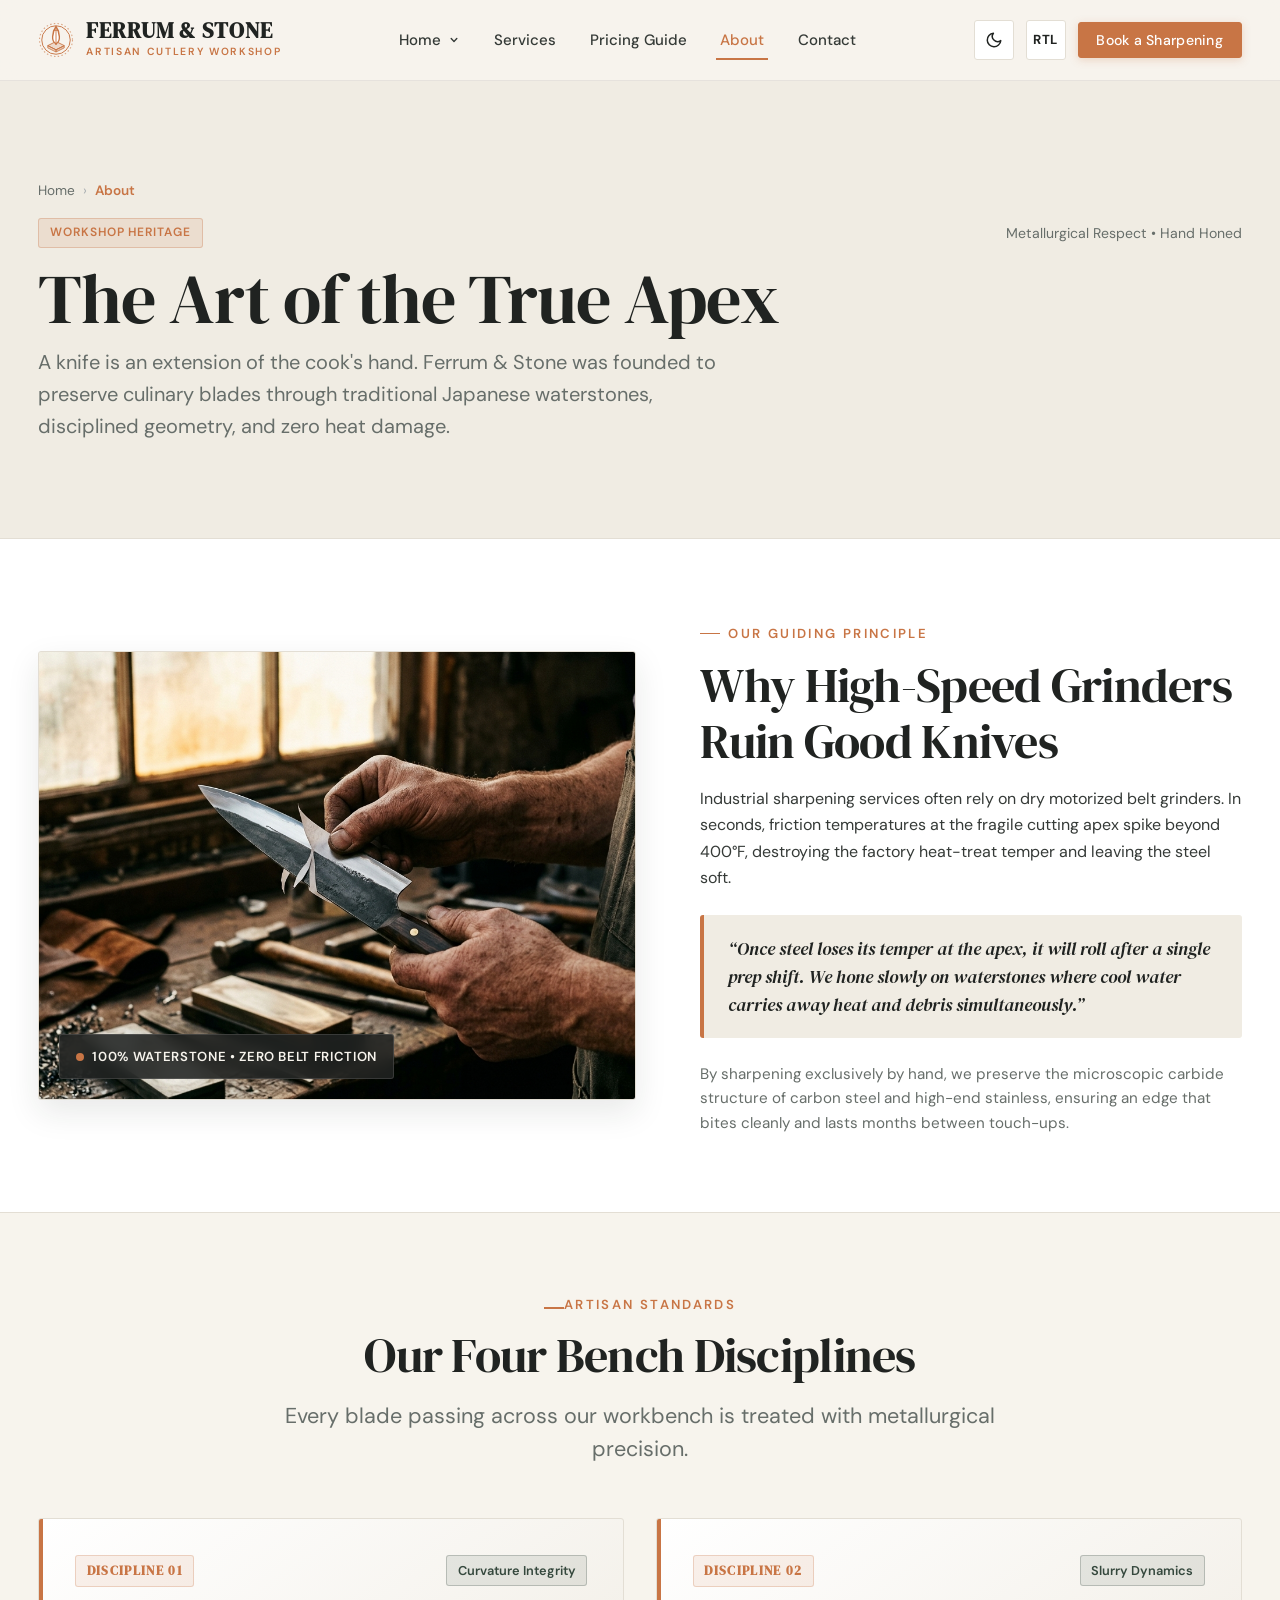
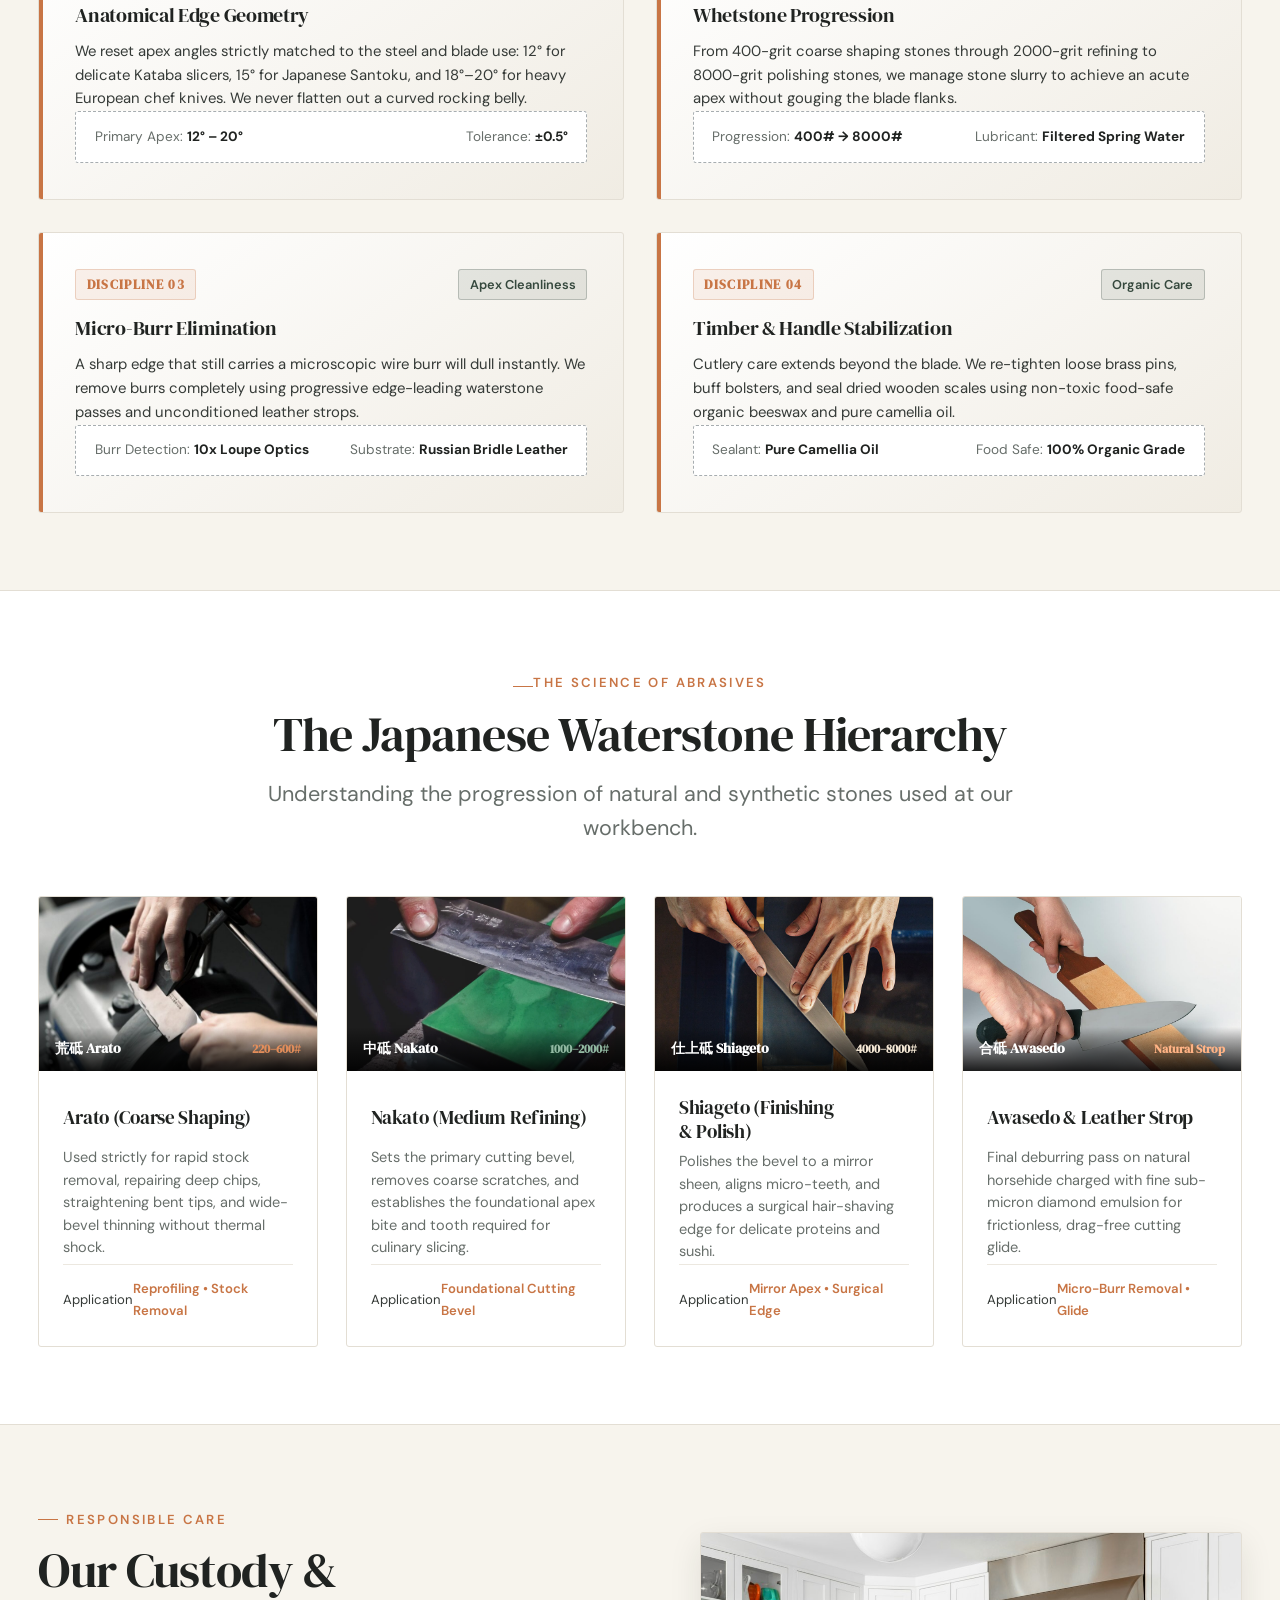
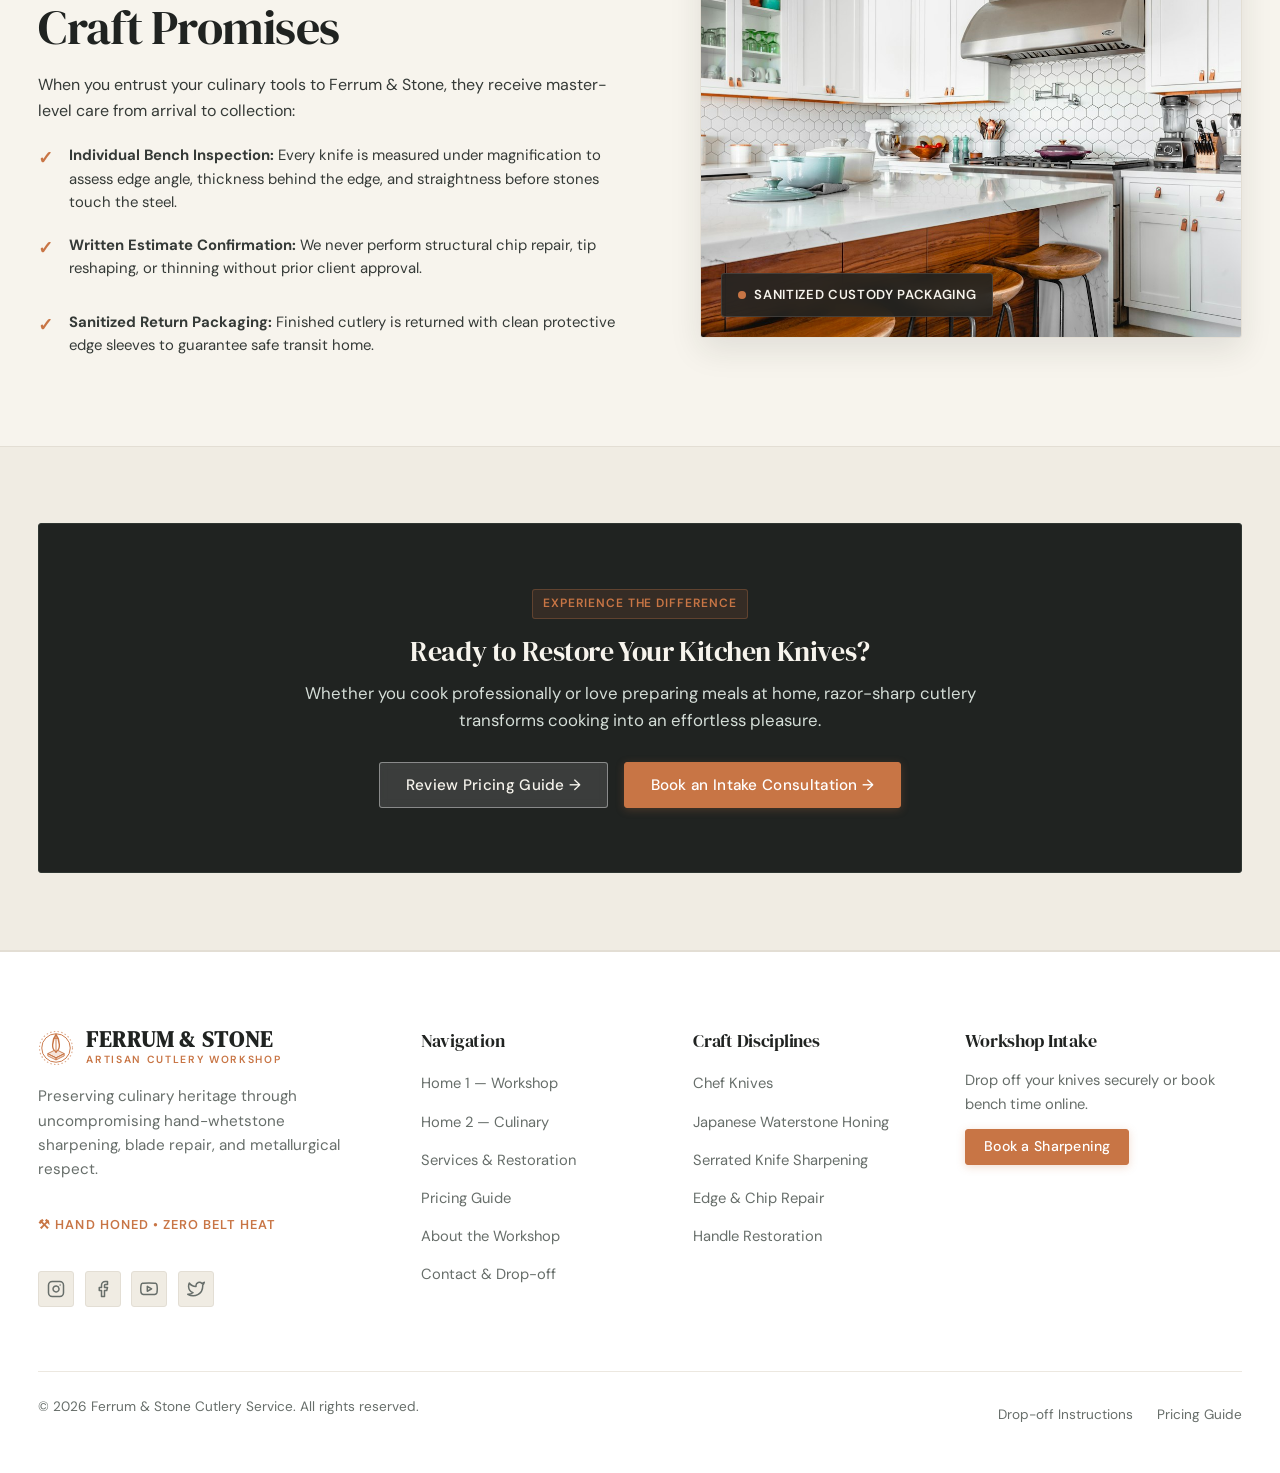
==== commit 71dfa0a3: "commit" ====
--- a/about.html
+++ b/about.html
@@ -349,9 +349,12 @@
           
           <!-- Stage 1 -->
           <article class="whetstone-block-card">
-            <div class="whetstone-stone-visual stone-theme-arato">
-              <span>荒砥 Arato</span>
-              <span>220&ndash;600#</span>
+            <div class="whetstone-card-media" style="position: relative; aspect-ratio: 16/10; overflow: hidden; background: #111;">
+              <img src="assets/images/about_waterstone_arato.png" alt="Arato coarse waterstone shaping knife" style="width: 100%; height: 100%; object-fit: cover;" loading="lazy">
+              <div class="whetstone-stone-overlay" style="position: absolute; bottom: 0; left: 0; right: 0; background: linear-gradient(to top, rgba(0,0,0,0.88) 0%, rgba(0,0,0,0.3) 70%, transparent 100%); padding: 0.65rem 1rem; display: flex; justify-content: space-between; align-items: center; color: #fff; font-family: var(--font-heading); font-size: 0.88rem; font-weight: 700;">
+                <span>荒砥 Arato</span>
+                <span style="font-size: 0.78rem; color: #E28D5A;">220&ndash;600#</span>
+              </div>
             </div>
             <div class="whetstone-block-body">
               <div>
@@ -369,9 +372,12 @@
 
           <!-- Stage 2 -->
           <article class="whetstone-block-card">
-            <div class="whetstone-stone-visual stone-theme-nakato">
-              <span>中砥 Nakato</span>
-              <span>1000&ndash;2000#</span>
+            <div class="whetstone-card-media" style="position: relative; aspect-ratio: 16/10; overflow: hidden; background: #111;">
+              <img src="assets/images/about_waterstone_nakato.jpg" alt="Nakato medium sharpening waterstone with slurry" style="width: 100%; height: 100%; object-fit: cover;" loading="lazy">
+              <div class="whetstone-stone-overlay" style="position: absolute; bottom: 0; left: 0; right: 0; background: linear-gradient(to top, rgba(0,0,0,0.88) 0%, rgba(0,0,0,0.3) 70%, transparent 100%); padding: 0.65rem 1rem; display: flex; justify-content: space-between; align-items: center; color: #fff; font-family: var(--font-heading); font-size: 0.88rem; font-weight: 700;">
+                <span>中砥 Nakato</span>
+                <span style="font-size: 0.78rem; color: #92B9A2;">1000&ndash;2000#</span>
+              </div>
             </div>
             <div class="whetstone-block-body">
               <div>
@@ -389,9 +395,12 @@
 
           <!-- Stage 3 -->
           <article class="whetstone-block-card">
-            <div class="whetstone-stone-visual stone-theme-shiageto">
-              <span>仕上砥 Shiageto</span>
-              <span>4000&ndash;8000#</span>
+            <div class="whetstone-card-media" style="position: relative; aspect-ratio: 16/10; overflow: hidden; background: #111;">
+              <img src="assets/images/about_waterstone_shiageto.png" alt="Shiageto fine finishing waterstone bench pass" style="width: 100%; height: 100%; object-fit: cover;" loading="lazy">
+              <div class="whetstone-stone-overlay" style="position: absolute; bottom: 0; left: 0; right: 0; background: linear-gradient(to top, rgba(0,0,0,0.88) 0%, rgba(0,0,0,0.3) 70%, transparent 100%); padding: 0.65rem 1rem; display: flex; justify-content: space-between; align-items: center; color: #fff; font-family: var(--font-heading); font-size: 0.88rem; font-weight: 700;">
+                <span>仕上砥 Shiageto</span>
+                <span style="font-size: 0.78rem; color: #F7EAD7;">4000&ndash;8000#</span>
+              </div>
             </div>
             <div class="whetstone-block-body">
               <div>
@@ -409,9 +418,12 @@
 
           <!-- Stage 4 -->
           <article class="whetstone-block-card">
-            <div class="whetstone-stone-visual stone-theme-awasedo">
-              <span>合砥 Awasedo</span>
-              <span>Natural Strop</span>
+            <div class="whetstone-card-media" style="position: relative; aspect-ratio: 16/10; overflow: hidden; background: #111;">
+              <img src="assets/images/about_waterstone_awasedo.png" alt="Awasedo deburring and leather paddle stropping pass" style="width: 100%; height: 100%; object-fit: cover;" loading="lazy">
+              <div class="whetstone-stone-overlay" style="position: absolute; bottom: 0; left: 0; right: 0; background: linear-gradient(to top, rgba(0,0,0,0.88) 0%, rgba(0,0,0,0.3) 70%, transparent 100%); padding: 0.65rem 1rem; display: flex; justify-content: space-between; align-items: center; color: #fff; font-family: var(--font-heading); font-size: 0.88rem; font-weight: 700;">
+                <span>合砥 Awasedo</span>
+                <span style="font-size: 0.78rem; color: #FFB385;">Natural Strop</span>
+              </div>
             </div>
             <div class="whetstone-block-body">
               <div>
--- a/css/design-system.css
+++ b/css/design-system.css
@@ -128,6 +128,8 @@
   font-size: 16px;
   scroll-behavior: smooth;
   -webkit-text-size-adjust: 100%;
+  overflow-x: hidden;
+  max-width: 100%;
 }
 
 body {
@@ -140,6 +142,8 @@
   display: flex;
   flex-direction: column;
   overflow-x: hidden;
+  max-width: 100%;
+  width: 100%;
   transition: background-color var(--transition-normal), color var(--transition-normal);
   -webkit-font-smoothing: antialiased;
   -moz-osx-font-smoothing: grayscale;
--- a/css/layout.css
+++ b/css/layout.css
@@ -645,11 +645,20 @@
 
 .page-intro-meta {
   display: flex;
-  align-items: center;
-  justify-content: space-between;
-  flex-wrap: wrap;
-  gap: 1rem;
+  align-items: flex-start;
+  flex-direction: column;
+  gap: 0.5rem;
   margin-bottom: var(--space-sm);
+  max-width: 100%;
+}
+
+@media (min-width: 580px) {
+  .page-intro-meta {
+    flex-direction: row;
+    align-items: center;
+    justify-content: space-between;
+    gap: 1rem;
+  }
 }
 
 .page-intro-desc {
@@ -1648,7 +1657,6 @@
   overflow: hidden;
   display: flex;
   flex-direction: column;
-  justify-content: space-between;
   height: 100%;
   transition: border-color var(--transition-normal), transform var(--transition-normal);
 }
@@ -1658,11 +1666,16 @@
   transform: translateY(-2px);
 }
 
+.repair-card-body {
+  padding: clamp(1.25rem, 2.5vw, 1.85rem);
+  display: flex;
+  flex-direction: column;
+  flex: 1 1 auto;
+}
+
 .repair-card-header {
   display: flex;
   flex-direction: column;
-  flex: 1 1 auto;
-  margin-bottom: 1rem;
 }
 
 .repair-card-subtitle {
@@ -1682,7 +1695,7 @@
   line-height: 1.25;
   color: var(--text-primary);
   margin-bottom: 0.5rem;
-  min-height: 2.75rem;
+  min-height: 2.5rem;
   display: flex;
   align-items: center;
 }
@@ -1692,6 +1705,7 @@
   color: var(--text-muted);
   line-height: 1.6;
   margin-bottom: 1.25rem;
+  min-height: 4.8rem;
 }
 
 .repair-scope-list {
@@ -1710,6 +1724,7 @@
   gap: 0.65rem;
   font-size: 0.88rem;
   color: var(--text-primary);
+  min-height: 2.2rem;
 }
 
 .repair-scope-bullet {
@@ -1730,6 +1745,8 @@
   display: flex;
   flex-direction: column;
   gap: 0.25rem;
+  min-height: 4.2rem;
+  justify-content: center;
 }
 
 .repair-card-quote-box strong {
@@ -2215,10 +2232,19 @@
   align-items: center;
 }
 
+.contact-info-card > div:first-child > p,
+.dropoff-card > div:first-child > p {
+  font-size: 0.92rem;
+  color: var(--text-muted);
+  line-height: 1.55;
+  margin-bottom: 1.25rem;
+  min-height: 2.85rem;
+}
+
 .contact-info-list {
   list-style: none;
   padding: 0;
-  margin: 1.25rem 0 0 0;
+  margin: 0.5rem 0 0 0;
   display: flex;
   flex-direction: column;
   gap: 1.25rem;
@@ -2229,6 +2255,7 @@
   display: flex;
   align-items: flex-start;
   gap: 1rem;
+  min-height: 3.6rem;
 }
 
 .contact-info-icon {
@@ -2249,6 +2276,18 @@
   margin-bottom: 0.25rem;
 }
 
+.contact-card-footer-note,
+.dropoff-card-footer-note {
+  margin-top: auto;
+  padding-top: 1rem;
+  border-top: 1px solid var(--border-subtle);
+  font-size: 0.85rem;
+  color: var(--text-muted);
+  min-height: 3.25rem;
+  display: flex;
+  align-items: center;
+}
+
 /* Drop-off Steps & Instructions */
 .dropoff-card {
   background-color: var(--bg-surface-elevated);
@@ -2270,16 +2309,22 @@
 .dropoff-step-list {
   list-style: none;
   padding: 0;
-  margin: 1.25rem 0 0 0;
+  margin: 0.5rem 0 0 0;
   display: flex;
   flex-direction: column;
   gap: 1rem;
+  flex: 1 1 auto;
 }
 
 .dropoff-step-item {
   display: flex;
   align-items: flex-start;
   gap: 0.85rem;
+  min-height: 3.6rem;
+}
+
+.dropoff-card .contact-info-item {
+  min-height: 3.6rem;
 }
 
 .dropoff-step-badge {
@@ -2384,6 +2429,10 @@
   border-radius: var(--radius-sm);
   margin-top: 0.85rem;
   flex-wrap: wrap;
+}
+
+.selected-file-preview[hidden] {
+  display: none !important;
 }
 
 .selected-file-meta {
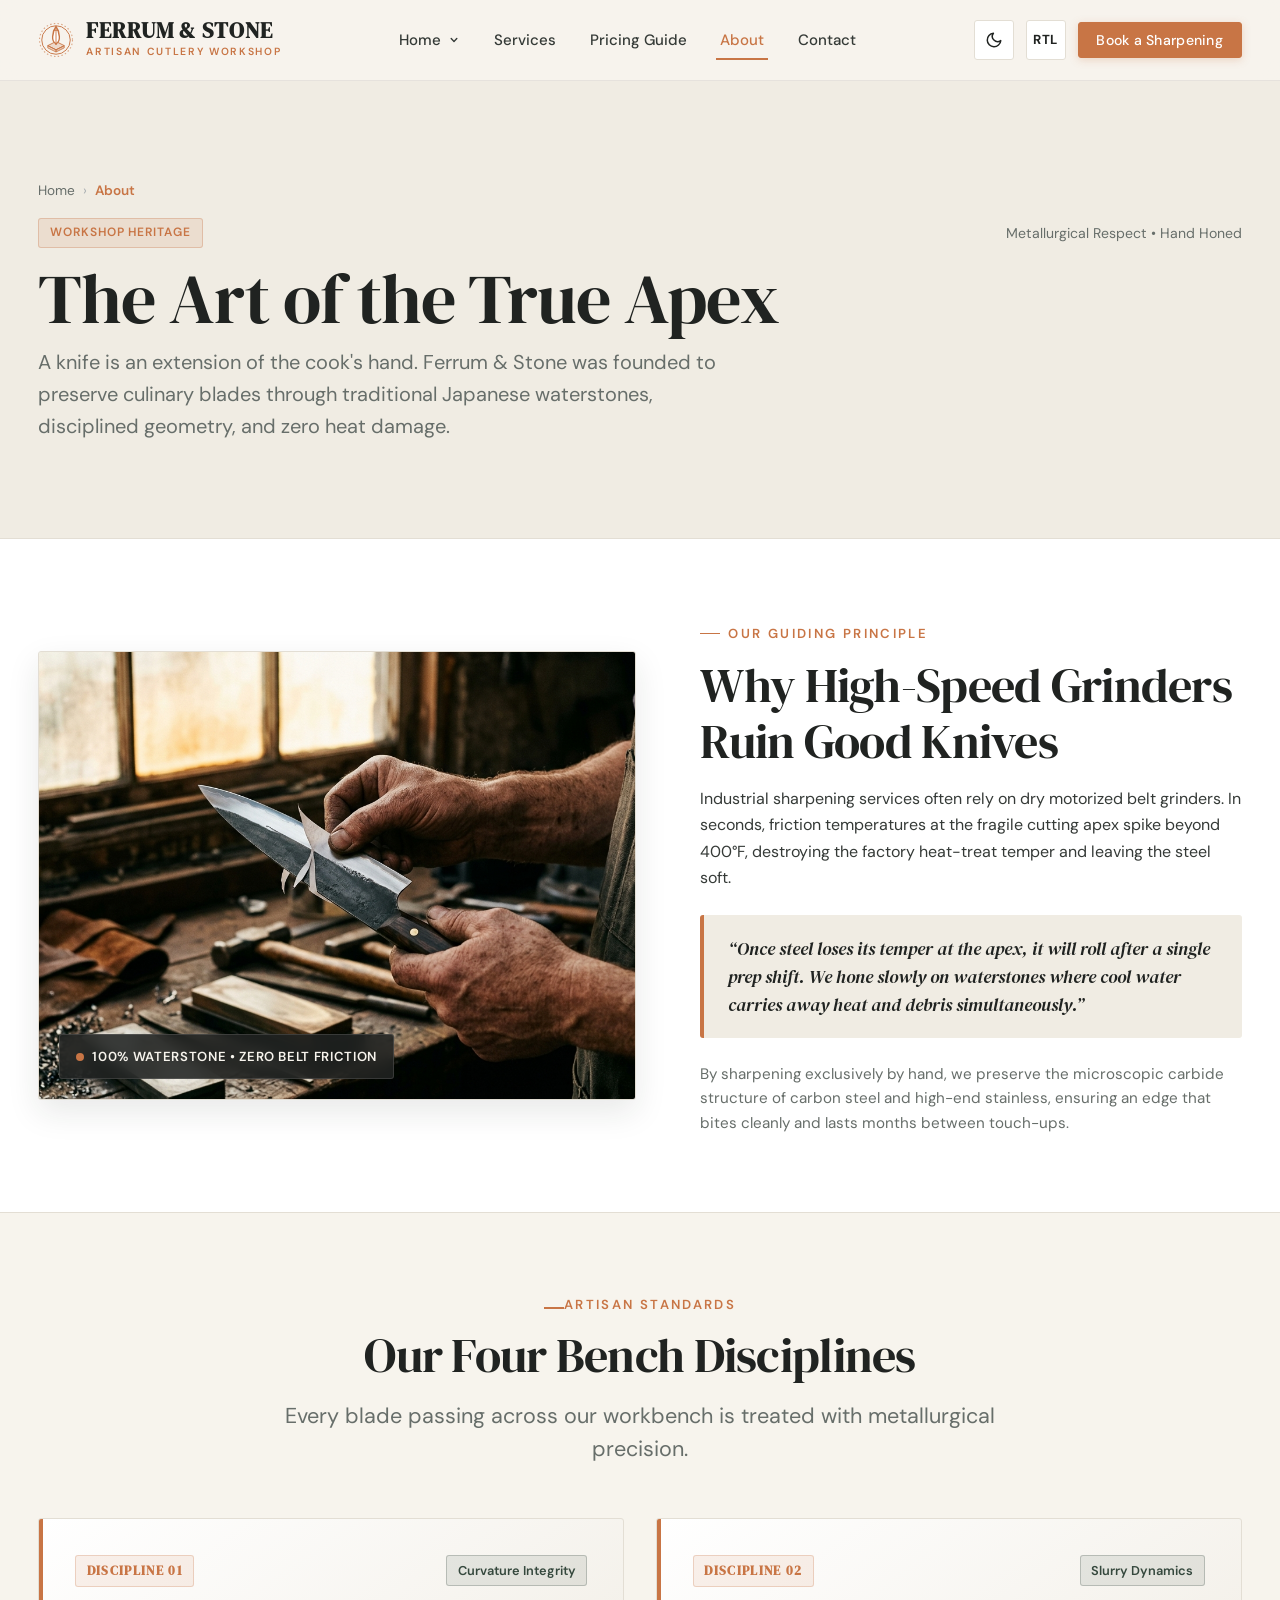
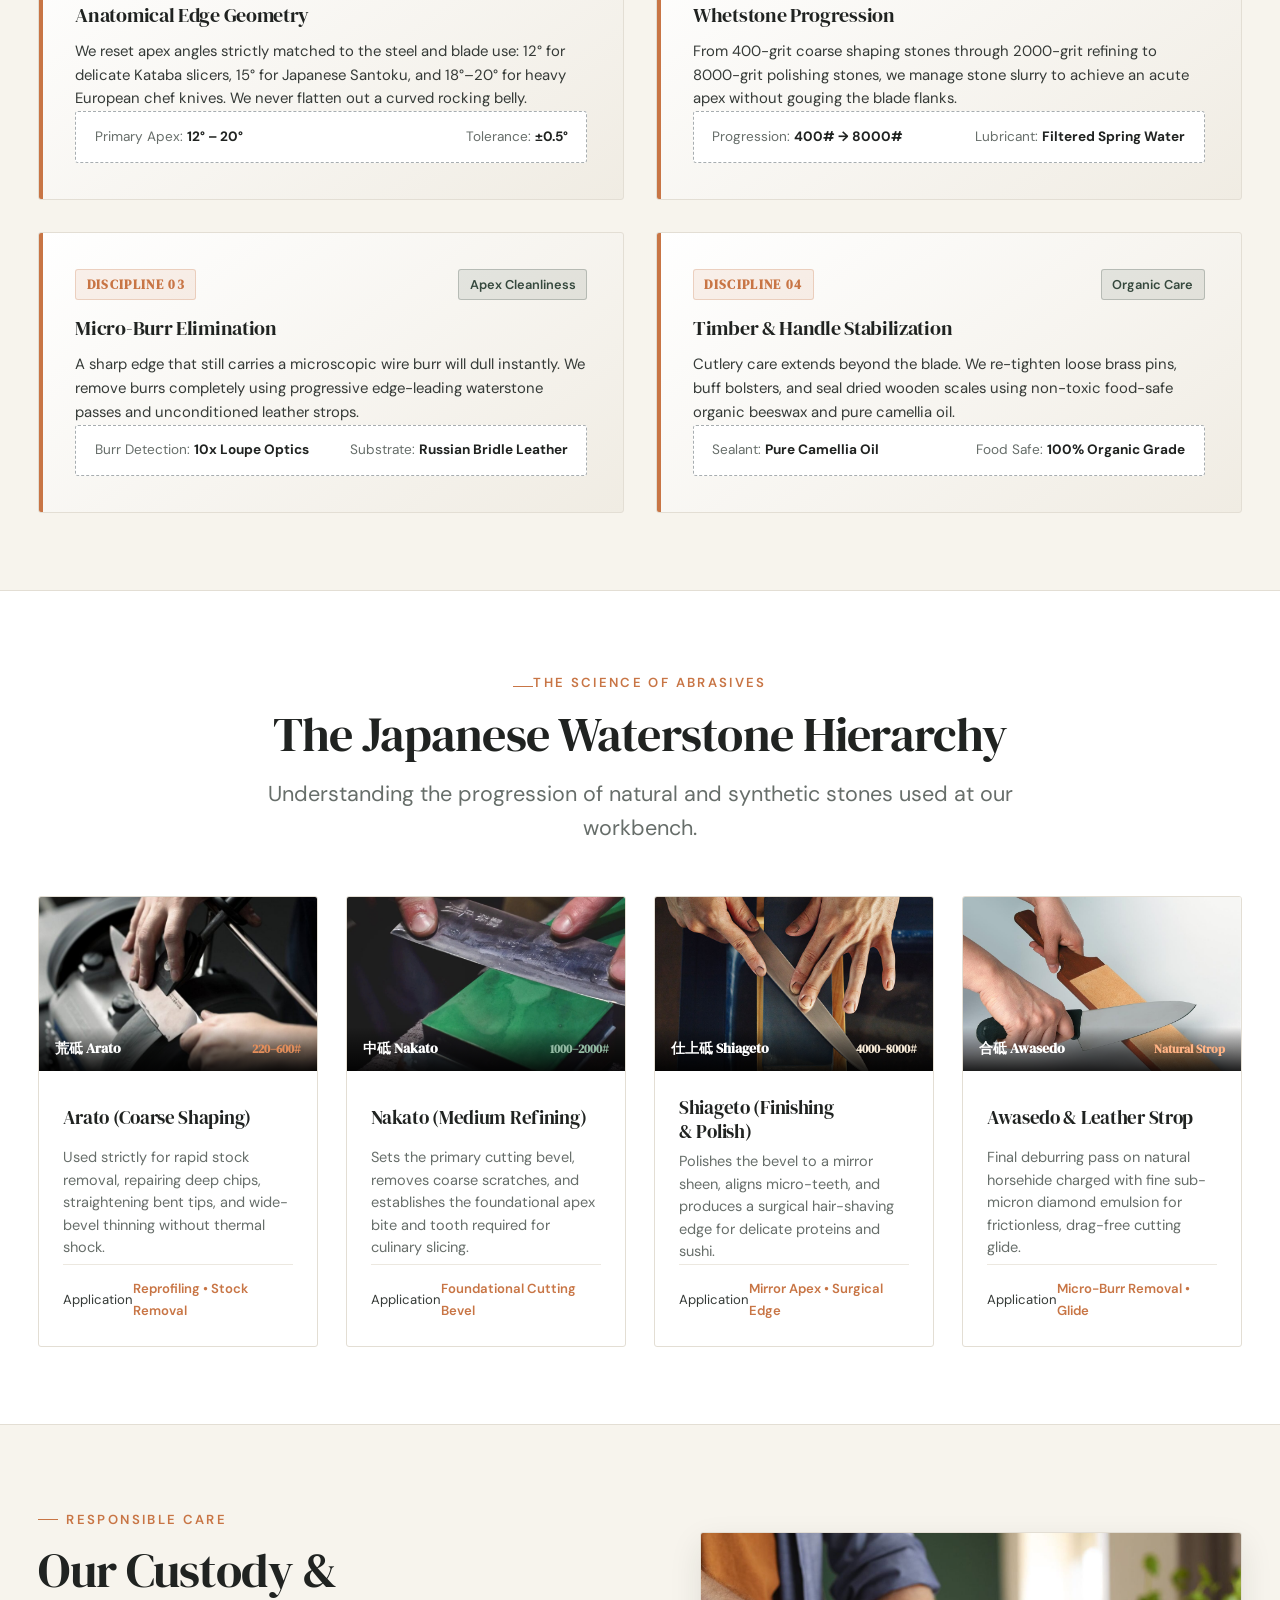
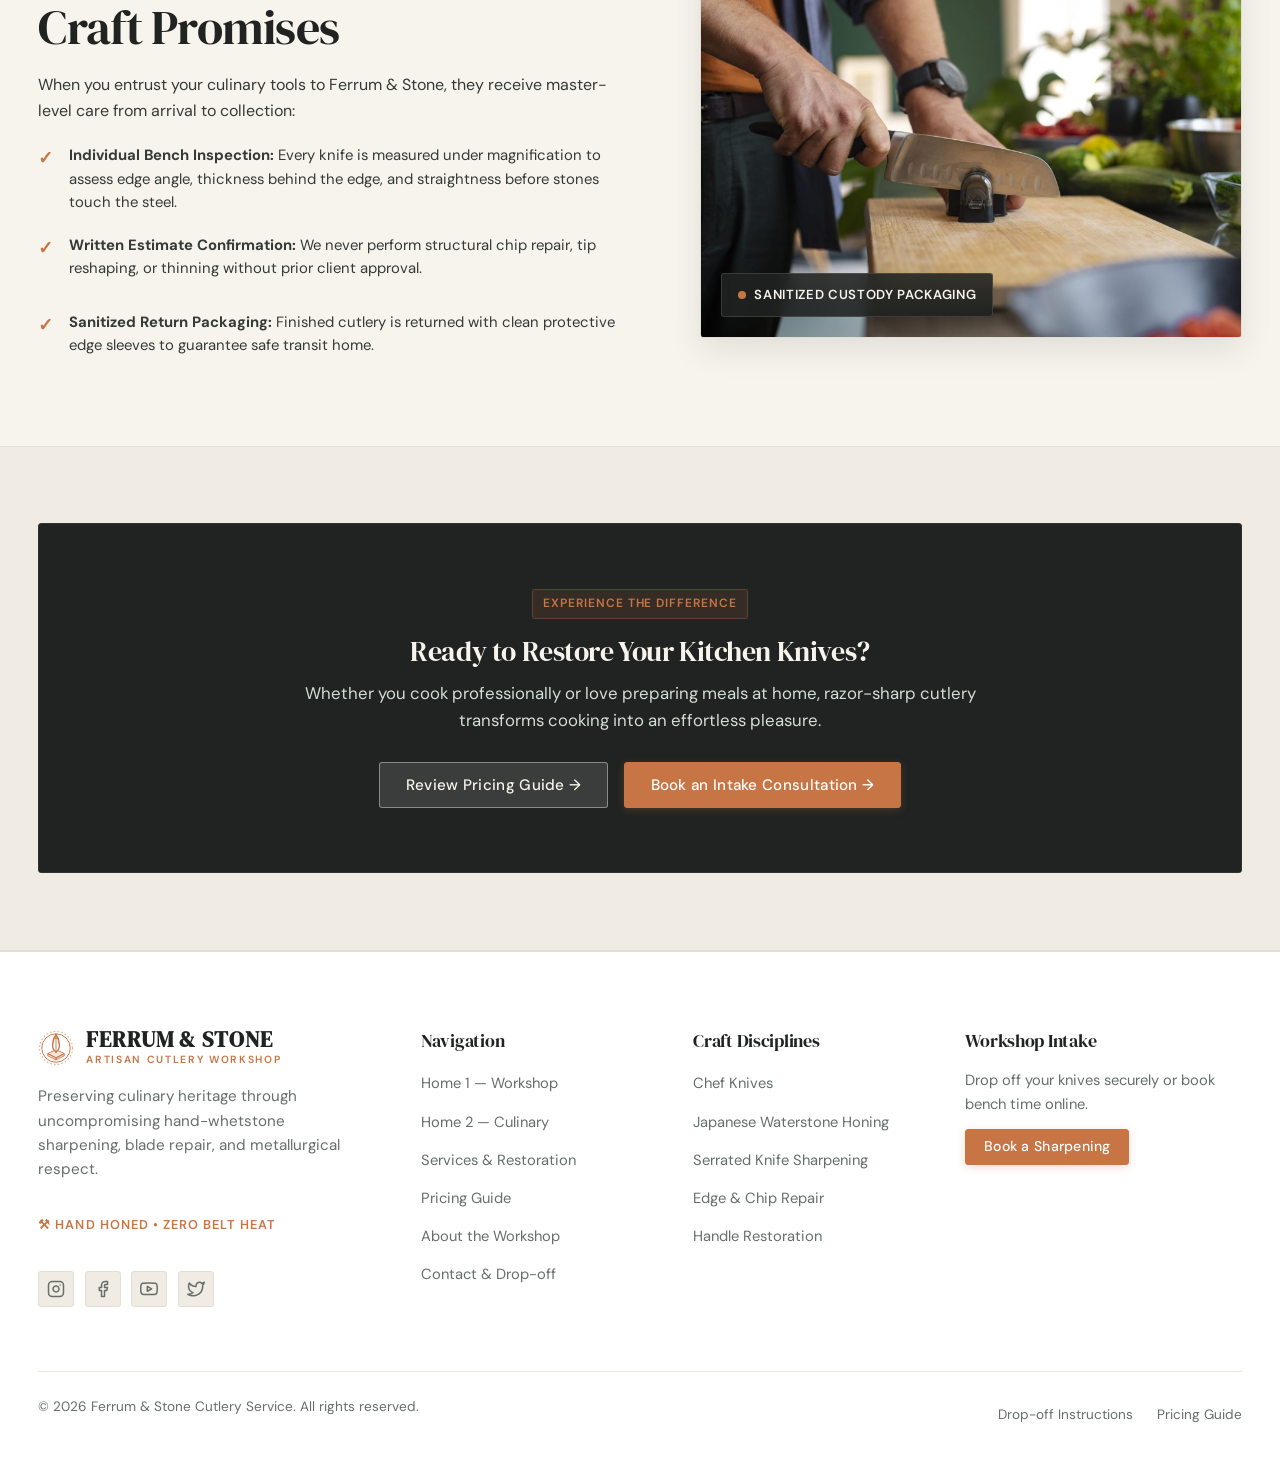
==== commit 602a82ba: "commit" ====
--- a/about.html
+++ b/about.html
@@ -484,7 +484,7 @@
           </div>
 
           <div class="about-media-frame">
-            <img src="assets/images/h2_knives_care.jpg" alt="Collection of polished artisan kitchen knives resting safely on workbench" loading="lazy">
+            <img src="assets/images/about_custody_promises.png" alt="Kitchen knife sharpening and care on prep bench" loading="lazy">
             <div class="about-badge-overlay">
               <span class="about-badge-dot" aria-hidden="true"></span>
               <span>Sanitized Custody Packaging</span>
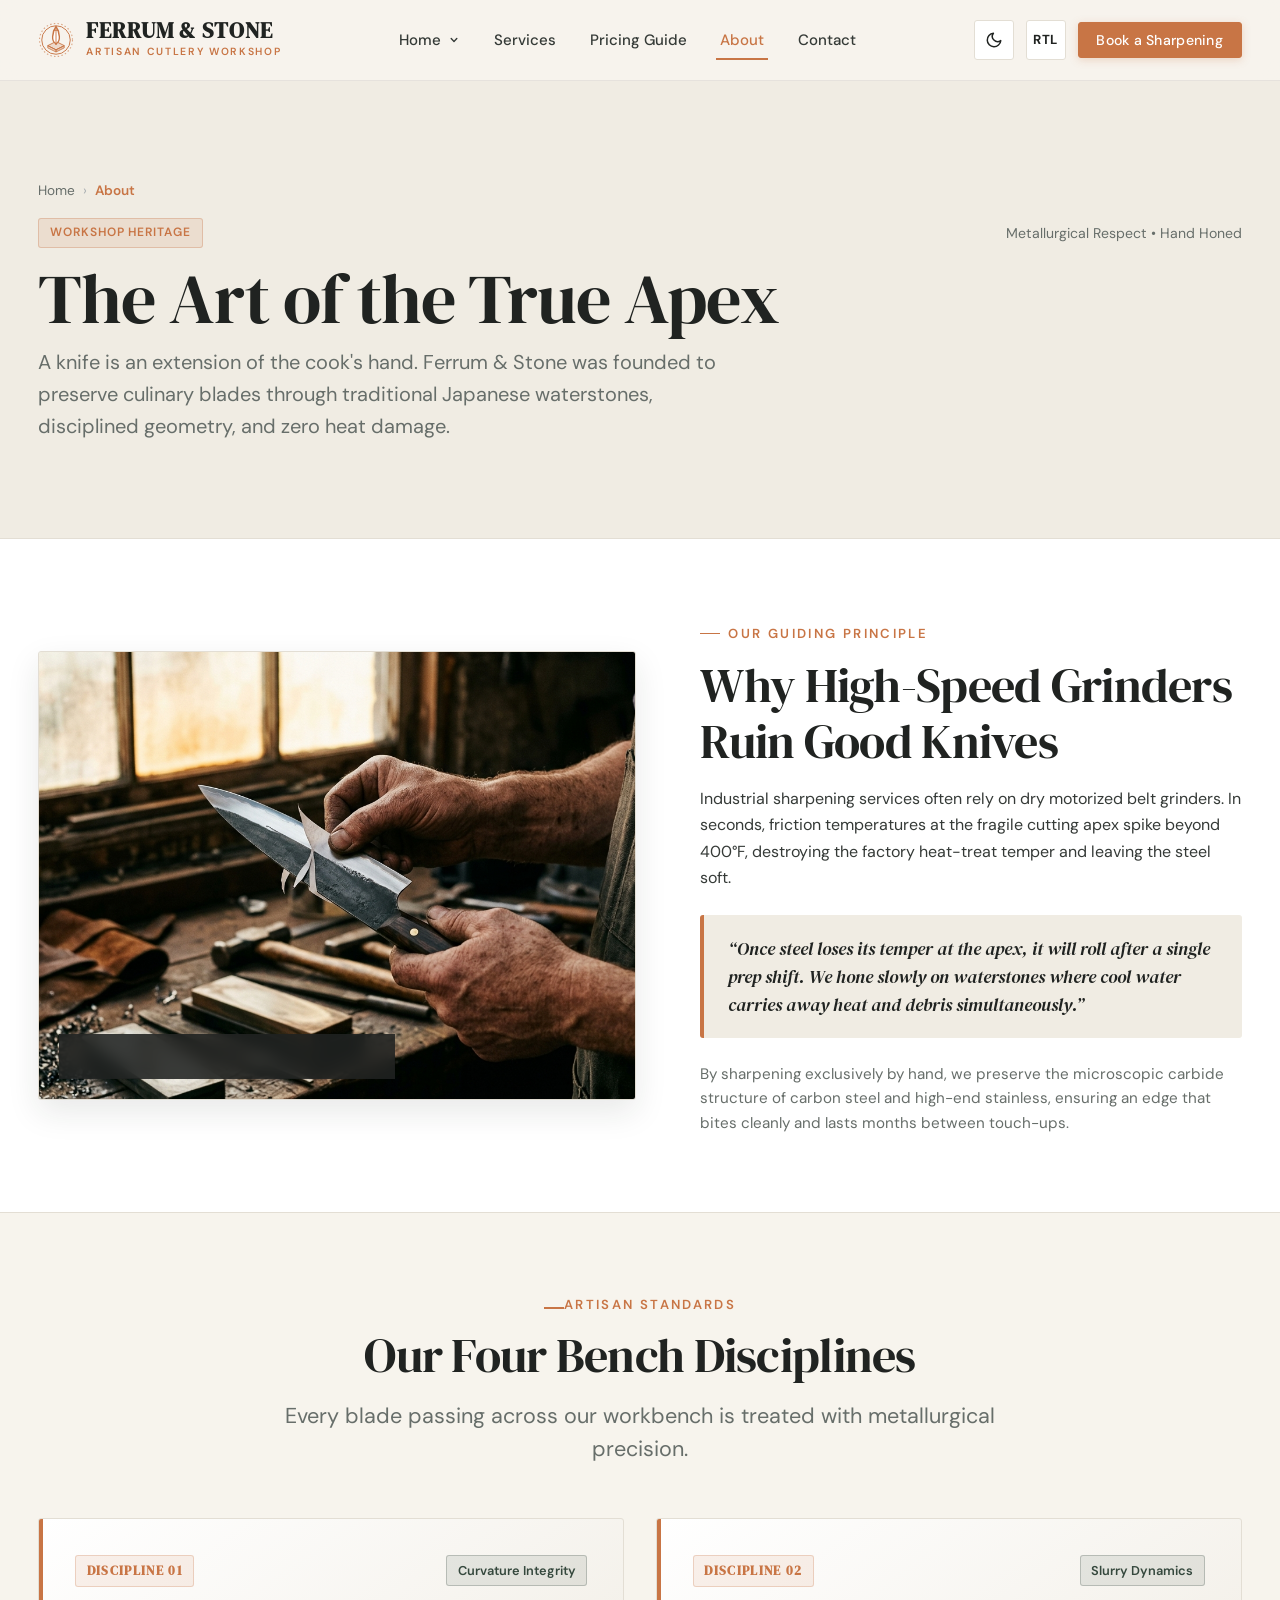
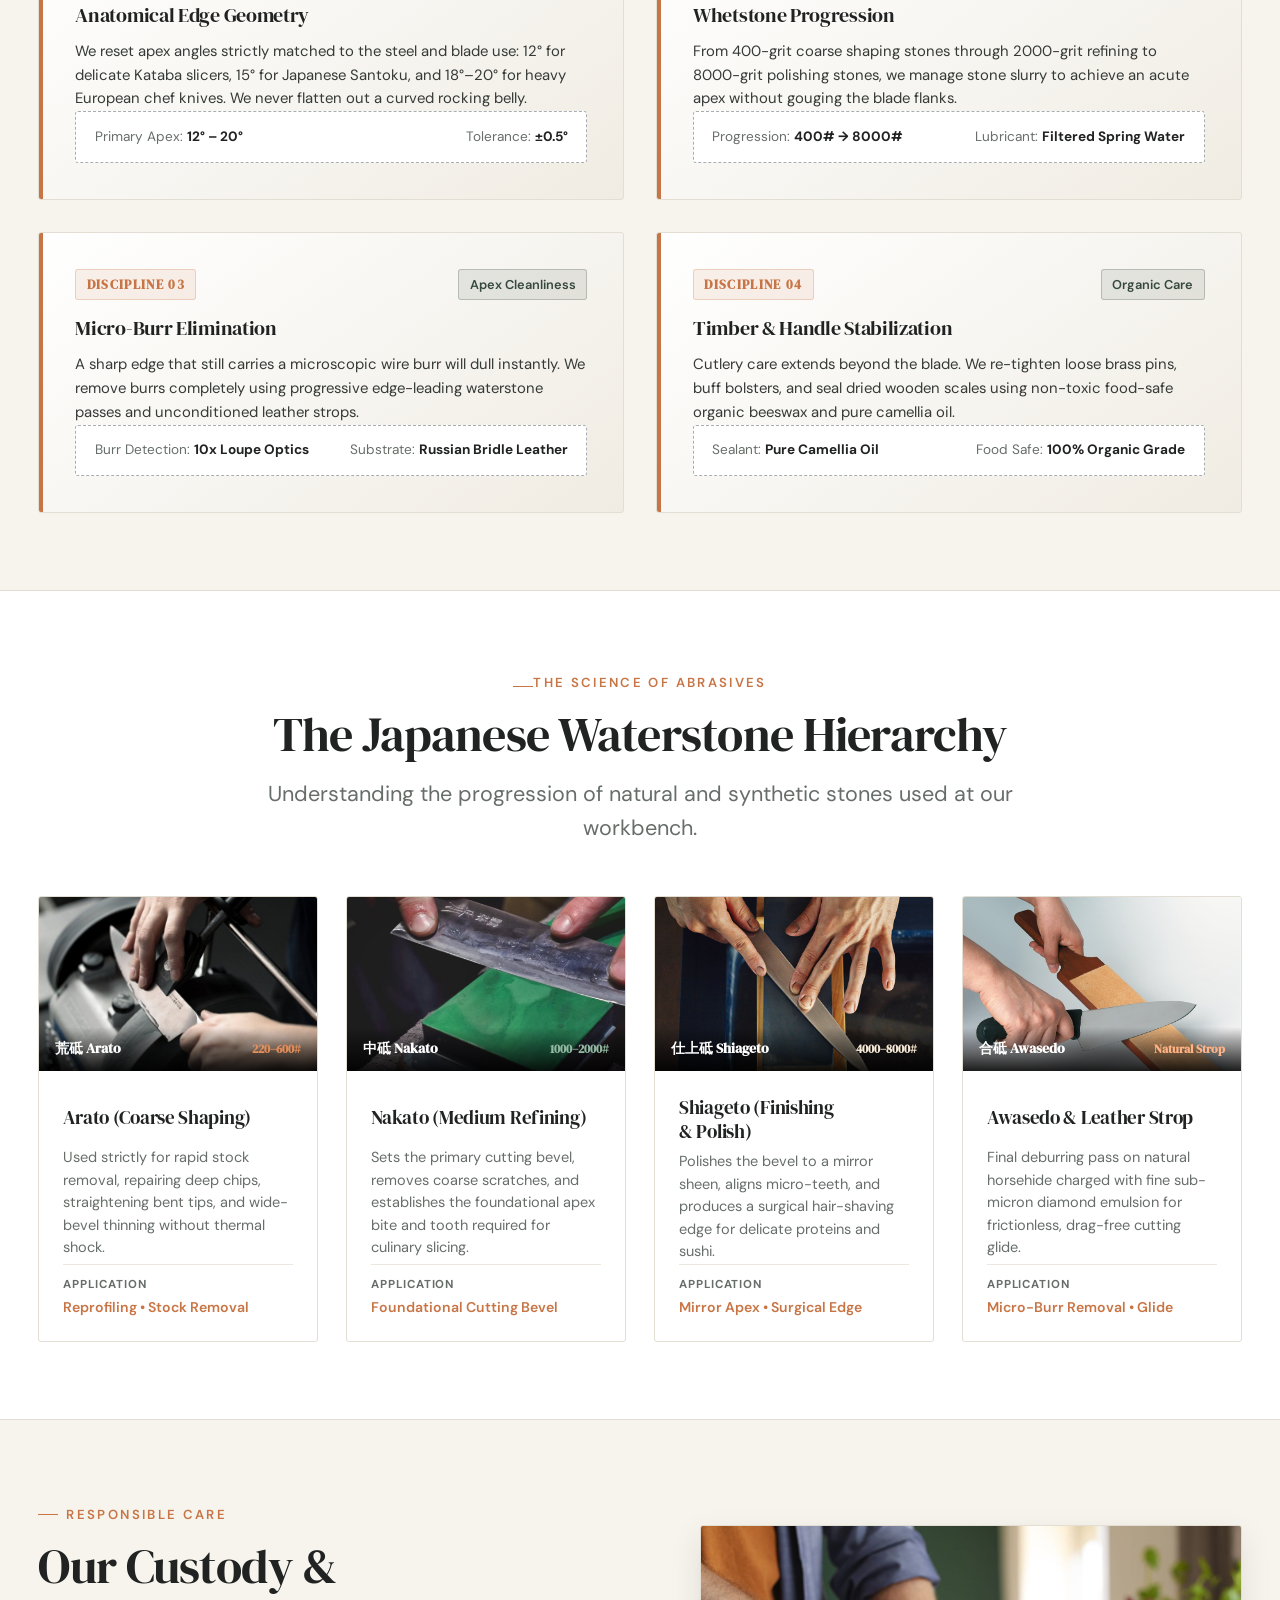
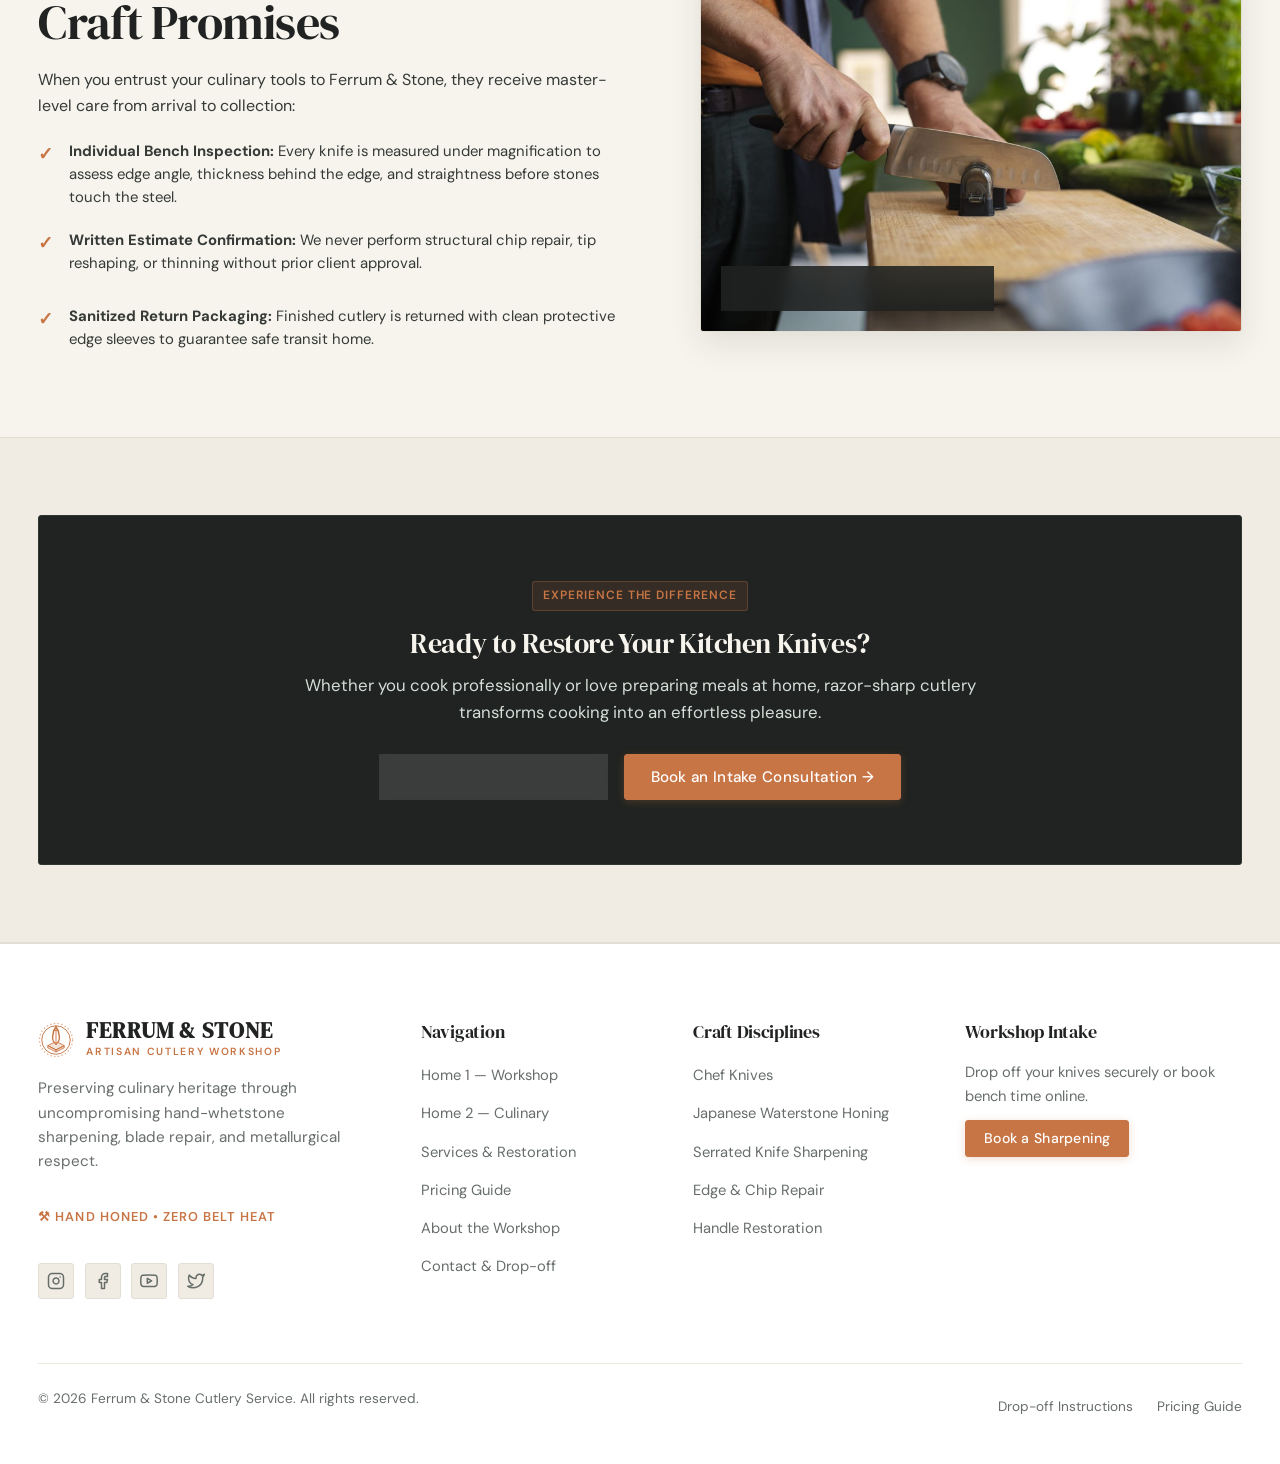
==== commit f8d05a4b: "commit" ====
--- a/about.html
+++ b/about.html
@@ -364,7 +364,7 @@
                 </p>
               </div>
               <div class="whetstone-block-metrics">
-                <span>Application</span>
+                <span class="whetstone-metric-label">Application</span>
                 <span class="whetstone-metric-tag">Reprofiling &bull; Stock Removal</span>
               </div>
             </div>
@@ -387,7 +387,7 @@
                 </p>
               </div>
               <div class="whetstone-block-metrics">
-                <span>Application</span>
+                <span class="whetstone-metric-label">Application</span>
                 <span class="whetstone-metric-tag">Foundational Cutting Bevel</span>
               </div>
             </div>
@@ -410,7 +410,7 @@
                 </p>
               </div>
               <div class="whetstone-block-metrics">
-                <span>Application</span>
+                <span class="whetstone-metric-label">Application</span>
                 <span class="whetstone-metric-tag">Mirror Apex &bull; Surgical Edge</span>
               </div>
             </div>
@@ -433,7 +433,7 @@
                 </p>
               </div>
               <div class="whetstone-block-metrics">
-                <span>Application</span>
+                <span class="whetstone-metric-label">Application</span>
                 <span class="whetstone-metric-tag">Micro-Burr Removal &bull; Glide</span>
               </div>
             </div>
--- a/css/layout.css
+++ b/css/layout.css
@@ -2233,22 +2233,25 @@
 }
 
 .contact-info-card > div:first-child > p,
-.dropoff-card > div:first-child > p {
+.dropoff-card > div:first-child > p,
+.contact-card-intro {
   font-size: 0.92rem;
   color: var(--text-muted);
   line-height: 1.55;
-  margin-bottom: 1.25rem;
-  min-height: 2.85rem;
+  margin-top: 0;
+  margin-bottom: 1.5rem;
+  min-height: 3.1rem;
 }
 
 .contact-info-list {
   list-style: none;
   padding: 0;
-  margin: 0.5rem 0 0 0;
+  margin: 0;
   display: flex;
   flex-direction: column;
   gap: 1.25rem;
   flex: 1 1 auto;
+  width: 100%;
 }
 
 .contact-info-item {
@@ -2256,6 +2259,24 @@
   align-items: flex-start;
   gap: 1rem;
   min-height: 3.6rem;
+}
+
+@media (min-width: 640px) {
+  .contact-info-card .contact-card-intro {
+    min-height: 3.1rem;
+  }
+
+  .contact-info-list > .contact-info-item:nth-child(1) {
+    min-height: 4rem;
+  }
+
+  .contact-info-list > .contact-info-item:nth-child(2) {
+    min-height: 3.5rem;
+  }
+
+  .contact-info-list > .contact-info-item:nth-child(3) {
+    min-height: 3.5rem;
+  }
 }
 
 .contact-info-icon {
@@ -2263,7 +2284,7 @@
   height: 22px;
   color: var(--color-copper);
   flex-shrink: 0;
-  margin-top: 3px;
+  margin-top: 2px;
 }
 
 .contact-info-label {
@@ -2274,6 +2295,7 @@
   color: var(--text-muted);
   display: block;
   margin-bottom: 0.25rem;
+  line-height: 1.2;
 }
 
 .contact-card-footer-note,
@@ -2312,7 +2334,7 @@
   margin: 0.5rem 0 0 0;
   display: flex;
   flex-direction: column;
-  gap: 1rem;
+  gap: 1.15rem;
   flex: 1 1 auto;
 }
 
@@ -2321,6 +2343,25 @@
   align-items: flex-start;
   gap: 0.85rem;
   min-height: 3.6rem;
+}
+
+@media (min-width: 640px) {
+  .dropoff-card > div:first-child > p {
+    min-height: 2.85rem;
+    margin-bottom: 1.25rem;
+  }
+
+  .dropoff-step-list > .dropoff-step-item:nth-child(1) {
+    min-height: 4.25rem;
+  }
+
+  .dropoff-step-list > .dropoff-step-item:nth-child(2) {
+    min-height: 5.25rem;
+  }
+
+  .dropoff-step-list > .dropoff-step-item:nth-child(3) {
+    min-height: 4.5rem;
+  }
 }
 
 .dropoff-card .contact-info-item {
@@ -2340,6 +2381,7 @@
   align-items: center;
   justify-content: center;
   flex-shrink: 0;
+  margin-top: 2px;
 }
 
 .dropoff-step-text {
@@ -3132,7 +3174,12 @@
   display: flex;
   flex-direction: column;
   flex: 1 1 auto;
-  justify-content: space-between;
+}
+
+.whetstone-block-body > div:first-child {
+  display: flex;
+  flex-direction: column;
+  flex: 1 1 auto;
 }
 
 .whetstone-block-title {
@@ -3159,14 +3206,24 @@
   padding-top: 0.85rem;
   border-top: 1px solid var(--border-subtle);
   display: flex;
-  align-items: center;
-  justify-content: space-between;
-  font-size: 0.82rem;
+  flex-direction: column;
+  gap: 0.35rem;
+}
+
+.whetstone-metric-label {
+  font-size: 0.72rem;
+  font-weight: 700;
+  letter-spacing: 0.08em;
+  text-transform: uppercase;
+  color: var(--text-muted);
+  line-height: 1.2;
 }
 
 .whetstone-metric-tag {
   color: var(--color-copper);
   font-weight: 600;
+  font-size: 0.88rem;
+  line-height: 1.35;
 }
 
 /* --------------------------------------------------------------------------
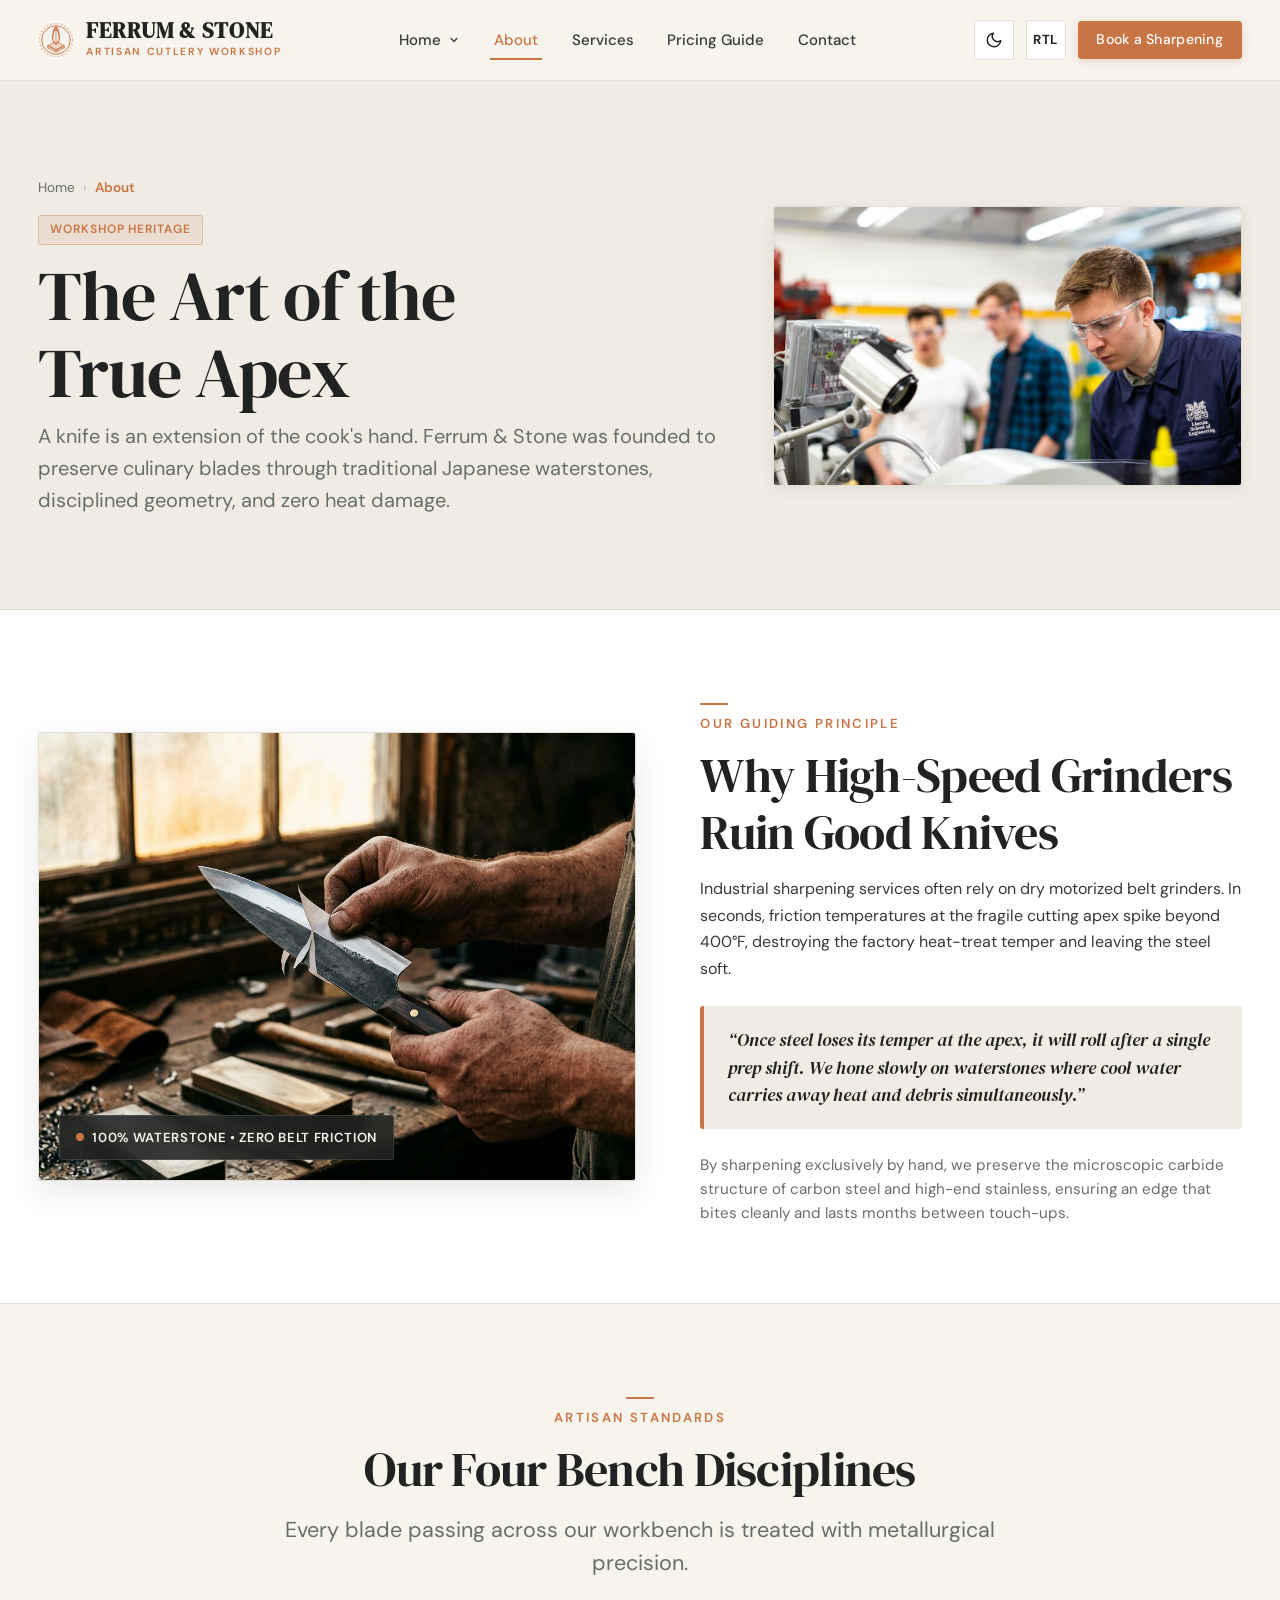
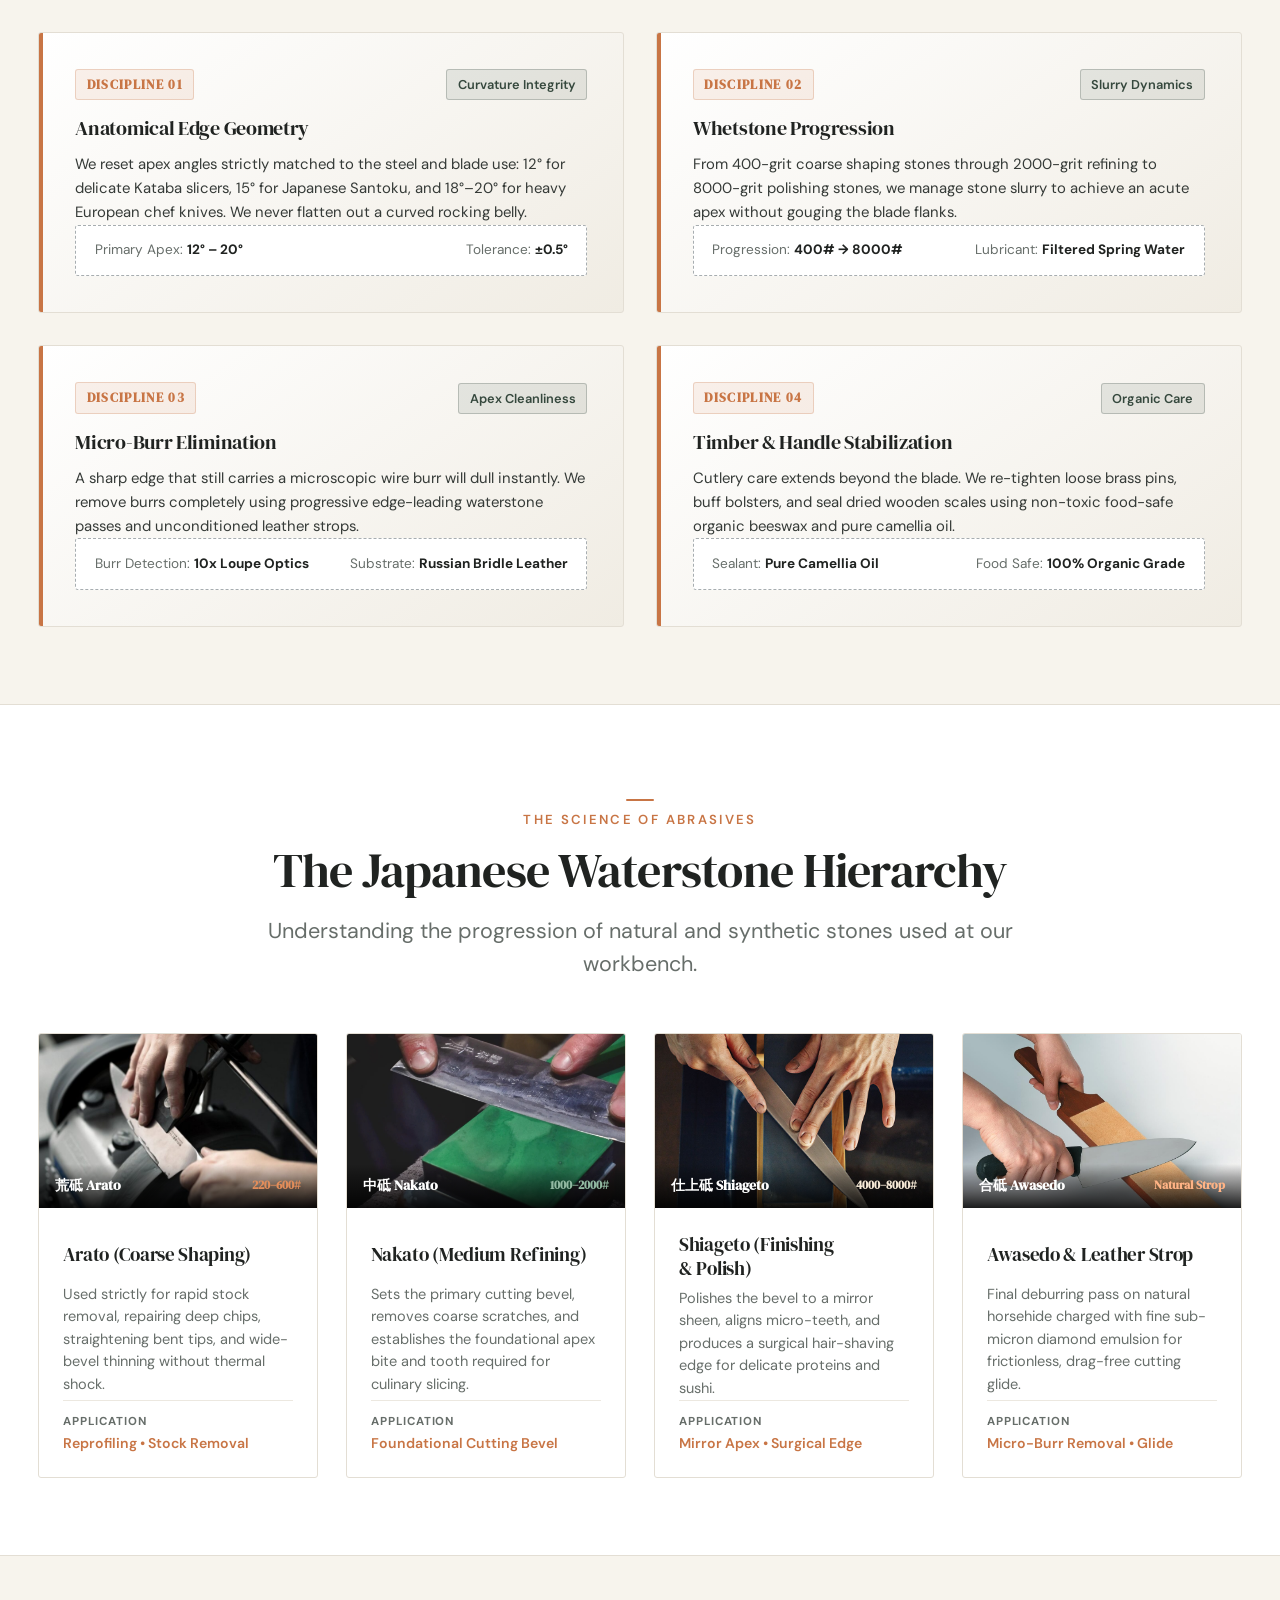
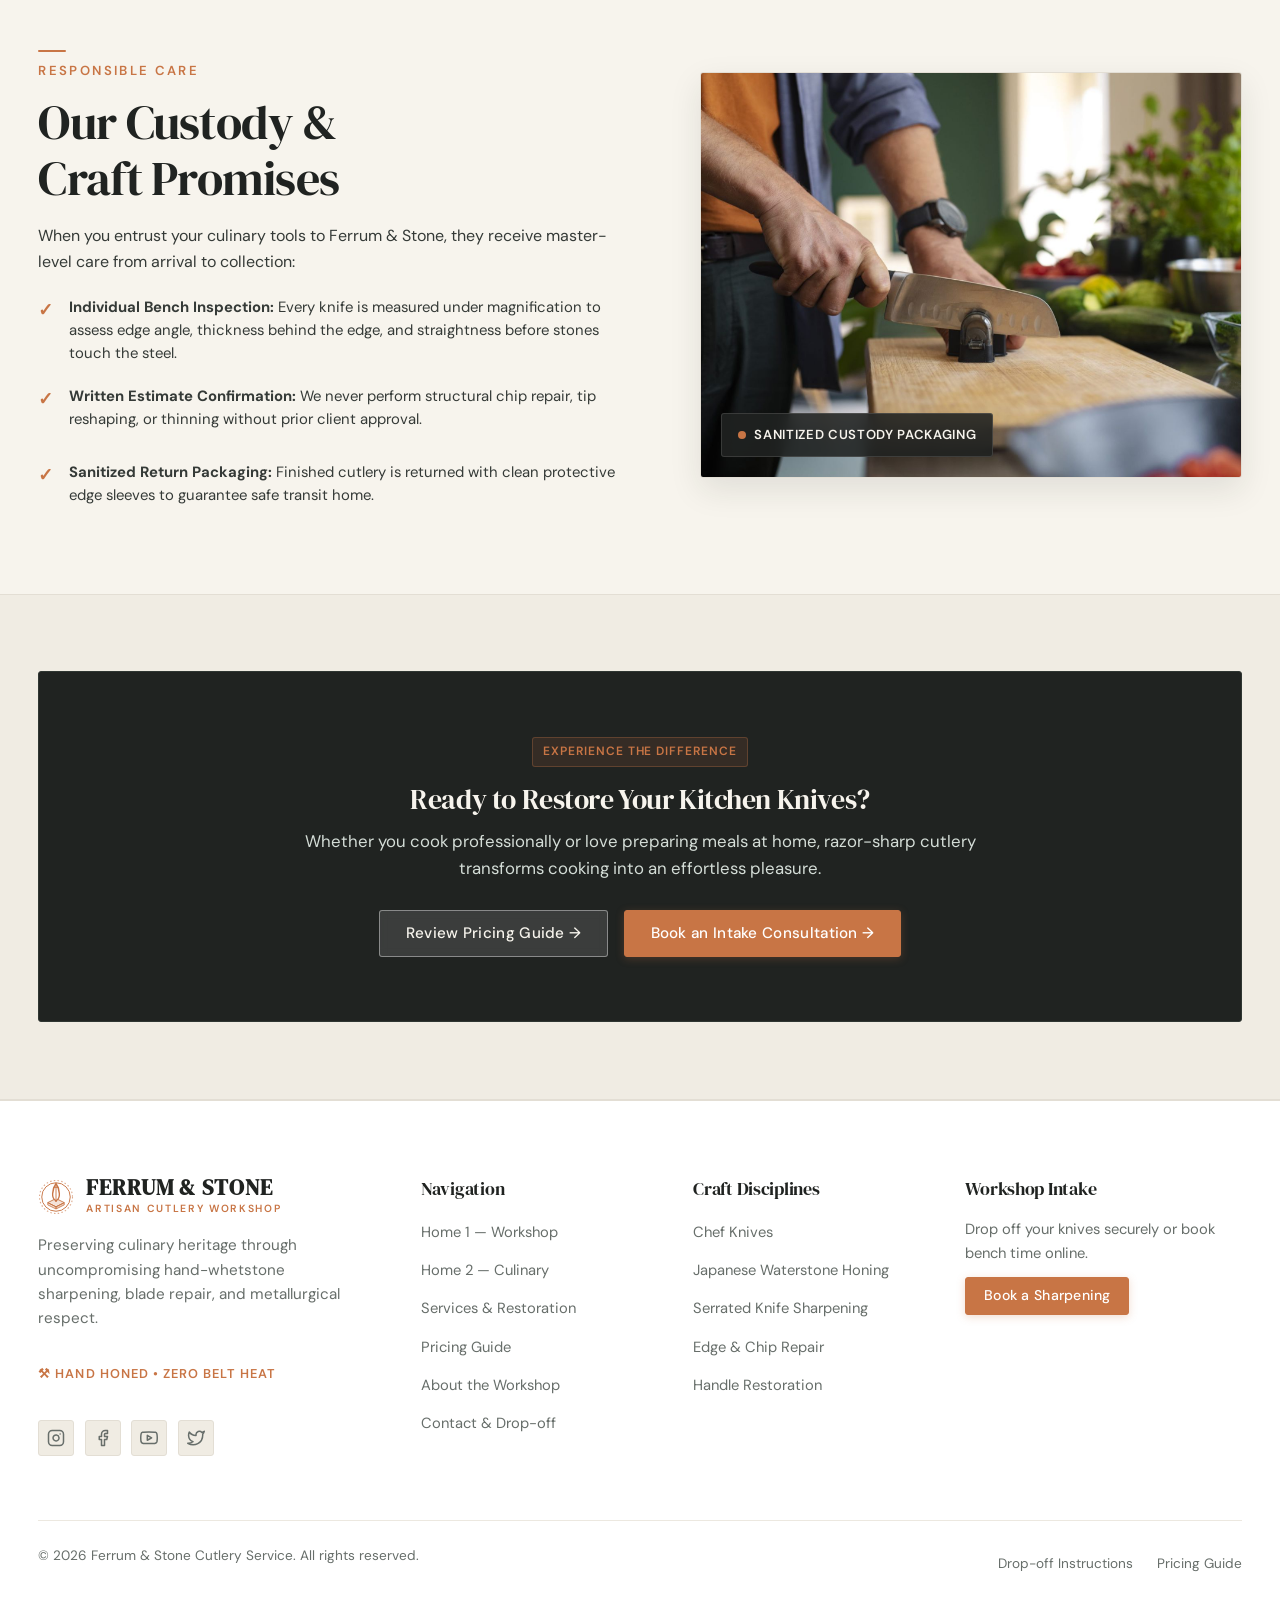
==== commit ff193669: "first commit" ====
--- a/about.html
+++ b/about.html
@@ -69,9 +69,9 @@
                 <a href="home-2.html" class="dropdown-item" role="menuitem">Home 2 — Culinary Edition</a>
               </div>
             </li>
+            <li><a href="about.html" class="nav-link active" aria-current="page">About</a></li>
             <li><a href="services.html" class="nav-link">Services</a></li>
             <li><a href="pricing.html" class="nav-link">Pricing Guide</a></li>
-            <li><a href="about.html" class="nav-link active" aria-current="page">About</a></li>
             <li><a href="contact.html" class="nav-link">Contact</a></li>
           </ul>
         </div>
@@ -144,9 +144,9 @@
           <a href="home-2.html" class="mobile-sub-link">Home 2 — Culinary Edition</a>
         </div>
       </div>
+      <a href="about.html" class="mobile-nav-link active" aria-current="page">About</a>
       <a href="services.html" class="mobile-nav-link">Services</a>
       <a href="pricing.html" class="mobile-nav-link">Pricing Guide</a>
-      <a href="about.html" class="mobile-nav-link active" aria-current="page">About</a>
       <a href="contact.html" class="mobile-nav-link">Contact</a>
     </div>
 
@@ -179,20 +179,24 @@
          ======================================================================= -->
     <section class="page-intro" id="aboutIntro" aria-label="About Introduction">
       <div class="container">
-        <div class="page-intro-inner">
-          <nav class="breadcrumbs" aria-label="Breadcrumb">
-            <a href="index.html">Home</a>
-            <span class="separator" aria-hidden="true">&rsaquo;</span>
-            <span aria-current="page">About</span>
-          </nav>
-          <div class="page-intro-meta">
-            <span class="badge badge-copper">Workshop Heritage</span>
-            <span style="font-size: 0.88rem; color: var(--text-muted);">Metallurgical Respect &bull; Hand Honed</span>
-          </div>
-          <h1>The Art of the True Apex</h1>
-          <p class="page-intro-desc">
-            A knife is an extension of the cook's hand. Ferrum &amp; Stone was founded to preserve culinary blades through traditional Japanese waterstones, disciplined geometry, and zero heat damage.
-          </p>
+        <div class="page-intro-grid">
+          <div class="page-intro-inner">
+            <nav class="breadcrumbs" aria-label="Breadcrumb">
+              <a href="index.html">Home</a>
+              <span class="separator" aria-hidden="true">&rsaquo;</span>
+              <span aria-current="page">About</span>
+            </nav>
+            <div class="page-intro-meta">
+              <span class="badge badge-copper">Workshop Heritage</span>
+            </div>
+            <h1>The Art of the True Apex</h1>
+            <p class="page-intro-desc">
+              A knife is an extension of the cook's hand. Ferrum &amp; Stone was founded to preserve culinary blades through traditional Japanese waterstones, disciplined geometry, and zero heat damage.
+            </p>
+          </div>
+          <div class="page-intro-media">
+            <img src="assets/images/h1_craftsmanship_inspection.jpg" alt="Artisan craftsman inspecting knife craftsmanship in workshop against natural light" loading="eager">
+          </div>
         </div>
       </div>
     </section>
--- a/css/design-system.css
+++ b/css/design-system.css
@@ -239,7 +239,8 @@
 
 .eyebrow {
   display: inline-flex;
-  align-items: center;
+  flex-direction: column;
+  align-items: flex-start;
   gap: 0.5rem;
   width: fit-content;
   max-width: fit-content;
@@ -254,14 +255,19 @@
 
 .eyebrow::before {
   content: "";
-  display: inline-block;
-  width: 20px;
-  height: 1.5px;
+  display: block;
+  width: 28px;
+  height: 2px;
   background-color: var(--color-copper);
+  border-radius: 1px;
+}
+
+[dir="rtl"] .eyebrow {
+  align-items: flex-start;
 }
 
 [dir="rtl"] .eyebrow::before {
-  /* In RTL, before pseudo element automatically appears on the right */
+  /* Aligns automatically with flex column */
 }
 
 /* --------------------------------------------------------------------------
@@ -294,7 +300,7 @@
   font-size: 0.95rem;
   font-weight: 500;
   letter-spacing: 0.02em;
-  line-height: 1.2;
+  line-height: 1.25;
   border-radius: var(--radius-sm);
   cursor: pointer;
   white-space: nowrap;
@@ -302,6 +308,15 @@
   border: 1px solid transparent;
   user-select: none;
   text-align: center;
+  max-width: 100%;
+  box-sizing: border-box;
+}
+
+@media (max-width: 640px) {
+  .btn {
+    white-space: normal;
+    text-align: center;
+  }
 }
 
 .btn-primary {
--- a/css/layout.css
+++ b/css/layout.css
@@ -669,6 +669,46 @@
   margin-bottom: 0;
 }
 
+/* Page Intro Split Grid for Inner Pages Hero */
+.page-intro-grid {
+  display: grid;
+  grid-template-columns: 1fr;
+  gap: clamp(1.75rem, 3.5vw, 3.5rem);
+  align-items: center;
+  width: 100%;
+  padding-top: clamp(2rem, 3.5vw, 3rem);
+  padding-bottom: clamp(2rem, 3.5vw, 3rem);
+}
+
+@media (min-width: 900px) {
+  .page-intro-grid {
+    grid-template-columns: 1.25fr 0.85fr;
+  }
+}
+
+.page-intro-grid .page-intro-inner {
+  padding: 0;
+}
+
+.page-intro-media {
+  position: relative;
+  border-radius: var(--radius-sm);
+  overflow: hidden;
+  box-shadow: var(--shadow-md);
+  border: 1px solid var(--border-light);
+  background-color: var(--bg-surface);
+  aspect-ratio: 16 / 10;
+  max-height: 280px;
+  width: 100%;
+}
+
+.page-intro-media img {
+  width: 100%;
+  height: 100%;
+  object-fit: cover;
+  display: block;
+}
+
 @media (max-width: 768px) {
   .page-intro {
     min-height: 320px;
@@ -921,6 +961,57 @@
   margin-top: auto;
 }
 
+/* Dedicated Disciplines (Homepage 1) Consistent CTA Alignment */
+#sharpeningServices .services-grid,
+.services-grid {
+  align-items: stretch;
+}
+
+#sharpeningServices .feature-card,
+.services-grid .feature-card {
+  display: flex;
+  flex-direction: column;
+  height: 100%;
+}
+
+#sharpeningServices .feature-card-content,
+.services-grid .feature-card-content {
+  display: flex;
+  flex-direction: column;
+  flex: 1 1 auto;
+}
+
+#sharpeningServices .feature-card-desc,
+.services-grid .feature-card-desc {
+  flex: 1 1 auto;
+  margin-bottom: 1.25rem;
+}
+
+#sharpeningServices .feature-card-footer,
+.services-grid .feature-card-footer {
+  margin-top: auto;
+  display: flex;
+  flex-direction: row;
+  align-items: stretch;
+  justify-content: space-between;
+  gap: 0.75rem;
+  padding-top: 1rem;
+  border-top: 1px solid var(--border-subtle);
+  width: 100%;
+}
+
+#sharpeningServices .feature-card-footer .btn,
+.services-grid .feature-card-footer .btn {
+  flex: 1 1 0;
+  display: inline-flex;
+  align-items: center;
+  justify-content: center;
+  text-align: center;
+  white-space: nowrap;
+  padding-inline: 0.75rem;
+  margin-top: 0;
+}
+
 /* Horizontal Craft Difference Grid */
 .craft-pillars-grid {
   display: grid;
@@ -1276,6 +1367,10 @@
 .pricing-section {
   padding: clamp(3.5rem, 6vw, 6rem) 0;
   border-bottom: 1px solid var(--border-light);
+  width: 100%;
+  max-width: 100%;
+  box-sizing: border-box;
+  overflow-x: clip;
 }
 
 .pricing-section--surface {
@@ -1323,11 +1418,13 @@
 /* Editorial Price Table */
 .editorial-price-table-wrap {
   width: 100%;
-  overflow-x: hidden;
+  overflow-x: auto;
+  -webkit-overflow-scrolling: touch;
 }
 
 .editorial-price-table {
   width: 100%;
+  min-width: 640px;
   border-collapse: separate;
   border-spacing: 0;
   text-align: start;
@@ -1361,8 +1458,6 @@
   vertical-align: middle;
   font-size: 0.94rem;
   color: var(--text-body);
-  overflow-wrap: anywhere;
-  word-break: break-word;
   transition: background-color var(--transition-fast);
 }
 
@@ -1386,6 +1481,7 @@
   display: flex;
   align-items: center;
   gap: 0.85rem;
+  min-width: 175px;
 }
 
 .knife-table-thumb {
@@ -1403,13 +1499,17 @@
   font-size: 1.12rem;
   color: var(--text-primary);
   font-weight: 600;
-  line-height: 1.2;
+  line-height: 1.25;
+  white-space: nowrap;
+  word-break: normal;
+  overflow-wrap: normal;
 }
 
 .knife-service-cell {
   font-size: 0.88rem;
   color: var(--text-muted);
   line-height: 1.5;
+  min-width: 170px;
 }
 
 .knife-time-badge {
@@ -1429,6 +1529,7 @@
   flex-direction: column;
   gap: 0.25rem;
   align-items: flex-start;
+  min-width: 125px;
 }
 
 .demo-price-val {
@@ -1451,8 +1552,58 @@
   white-space: nowrap;
 }
 
+/* Tablet & iPad Viewport Optimization (641px - 860px) */
+@media (min-width: 641px) and (max-width: 860px) {
+  .editorial-price-table th,
+  .editorial-price-table td {
+    padding: 0.85rem 0.65rem;
+  }
+
+  .knife-table-thumb {
+    width: 44px;
+    height: 34px;
+  }
+
+  .knife-type-with-thumb {
+    gap: 0.55rem;
+    min-width: 155px;
+  }
+
+  .knife-name-cell {
+    font-size: 0.98rem;
+    white-space: nowrap;
+  }
+
+  .knife-service-cell {
+    font-size: 0.84rem;
+    min-width: 150px;
+  }
+
+  .knife-time-badge {
+    font-size: 0.75rem;
+    padding: 0.2rem 0.45rem;
+  }
+
+  .demo-price-wrap {
+    min-width: 115px;
+  }
+
+  .demo-price-val {
+    font-size: 1.05rem;
+  }
+
+  .demo-price-tag {
+    font-size: 0.65rem;
+    padding: 0.15rem 0.4rem;
+  }
+}
+
 /* Responsive Table: Mobile Card Transformation (down to 200px) */
-@media (max-width: 680px) {
+@media (max-width: 640px) {
+  .editorial-price-table-wrap {
+    overflow-x: visible;
+  }
+
   .editorial-price-table thead {
     display: none;
   }
@@ -1463,12 +1614,14 @@
   .editorial-price-table td {
     display: block;
     width: 100%;
+    min-width: 0;
   }
 
   .editorial-price-table {
     border: none;
     background: transparent;
     box-shadow: none;
+    min-width: 0;
   }
 
   .editorial-price-table tr {
@@ -1515,6 +1668,23 @@
 
   .editorial-price-table td[data-label="Knife Type"]::before {
     display: none;
+  }
+
+  .knife-type-with-thumb {
+    min-width: 0;
+    width: 100%;
+  }
+
+  .knife-name-cell {
+    white-space: normal;
+  }
+
+  .knife-service-cell {
+    min-width: 0;
+  }
+
+  .demo-price-wrap {
+    min-width: 0;
   }
 }
 
@@ -1916,9 +2086,12 @@
 /* Section 6: Request a Quote Layout & Form */
 .quote-layout {
   display: grid;
-  grid-template-columns: 1fr;
+  grid-template-columns: minmax(0, 1fr);
   gap: clamp(2rem, 5vw, 4rem);
   align-items: start;
+  width: 100%;
+  max-width: 100%;
+  box-sizing: border-box;
 }
 
 @media (min-width: 900px) {
@@ -1927,10 +2100,18 @@
   }
 }
 
+.quote-intro-panel {
+  width: 100%;
+  max-width: 100%;
+  min-width: 0;
+  box-sizing: border-box;
+}
+
 .quote-intro-panel p {
   color: var(--text-muted);
   line-height: 1.6;
   margin-bottom: 1rem;
+  overflow-wrap: break-word;
 }
 
 .quote-intro-img {
@@ -1959,6 +2140,10 @@
   font-size: 0.88rem;
   color: var(--text-body);
   line-height: 1.55;
+  width: 100%;
+  max-width: 100%;
+  box-sizing: border-box;
+  overflow-wrap: break-word;
 }
 
 .quote-workshop-quickinfo {
@@ -1967,15 +2152,31 @@
   border-top: 1px solid var(--border-light);
   display: flex;
   flex-direction: column;
-  gap: 0.65rem;
+  gap: 0.75rem;
+  width: 100%;
+  max-width: 100%;
+  min-width: 0;
+  box-sizing: border-box;
 }
 
 .quickinfo-row {
   display: flex;
-  align-items: center;
+  align-items: flex-start;
   gap: 0.65rem;
   font-size: 0.88rem;
   color: var(--text-muted);
+  width: 100%;
+  max-width: 100%;
+  min-width: 0;
+  box-sizing: border-box;
+}
+
+.quickinfo-row span {
+  flex: 1 1 auto;
+  min-width: 0;
+  overflow-wrap: break-word;
+  word-break: normal;
+  line-height: 1.45;
 }
 
 .quickinfo-icon {
@@ -1983,20 +2184,51 @@
   height: 16px;
   color: var(--color-copper);
   flex-shrink: 0;
+  margin-top: 2px;
 }
 
 .quote-form-panel {
   background-color: var(--bg-surface);
   border: 1px solid var(--border-light);
   border-radius: var(--radius-sm);
-  padding: clamp(1.5rem, 3.5vw, 2.5rem);
+  padding: clamp(1.25rem, 3.5vw, 2.5rem);
   box-shadow: var(--shadow-sm);
+  width: 100%;
+  max-width: 100%;
+  min-width: 0;
+  box-sizing: border-box;
 }
 
 .quote-form-grid {
   display: grid;
-  grid-template-columns: 1fr;
+  grid-template-columns: minmax(0, 1fr);
   gap: 1.15rem;
+  width: 100%;
+  max-width: 100%;
+  min-width: 0;
+  box-sizing: border-box;
+}
+
+#btnSubmitQuote {
+  white-space: normal;
+  text-align: center;
+  width: 100%;
+  max-width: 100%;
+  padding: 0.85rem 1rem;
+  line-height: 1.35;
+  box-sizing: border-box;
+}
+
+@media (max-width: 480px) {
+  .quote-form-panel {
+    padding: 1.25rem 1rem;
+  }
+  .quote-prototype-callout {
+    padding: 0.85rem 1rem;
+  }
+  .quickinfo-row {
+    font-size: 0.84rem;
+  }
 }
 
 .form-group {
@@ -2393,6 +2625,85 @@
 
 .dropoff-step-text strong {
   color: var(--text-primary);
+}
+
+/* Interactive Workshop Map Section */
+.map-container-card {
+  background-color: var(--bg-surface);
+  border: 1px solid var(--border-light);
+  border-radius: var(--radius-sm);
+  overflow: hidden;
+  box-shadow: var(--shadow-md);
+  margin-inline: auto;
+  max-width: 1040px;
+}
+
+.map-embed-wrapper {
+  position: relative;
+  width: 100%;
+  height: 400px;
+  background-color: var(--bg-surface-elevated);
+}
+
+.map-embed-wrapper iframe {
+  width: 100%;
+  height: 100%;
+  border: 0;
+  display: block;
+}
+
+[data-theme="dark"] .map-embed-wrapper iframe {
+  filter: contrast(0.95) brightness(0.85);
+}
+
+.map-info-bar {
+  display: flex;
+  flex-direction: column;
+  gap: 1.25rem;
+  padding: clamp(1.25rem, 2.5vw, 1.75rem);
+  background-color: var(--bg-surface-elevated);
+  border-top: 1px solid var(--border-light);
+}
+
+@media (min-width: 768px) {
+  .map-info-bar {
+    flex-direction: row;
+    align-items: center;
+    justify-content: space-between;
+    gap: 1.5rem;
+  }
+}
+
+.map-info-col {
+  display: flex;
+  align-items: flex-start;
+  gap: 0.85rem;
+  flex: 1 1 auto;
+}
+
+.map-info-col strong {
+  display: block;
+  font-family: var(--font-heading);
+  font-size: 1rem;
+  color: var(--text-primary);
+  margin-bottom: 0.2rem;
+}
+
+.map-info-col span {
+  display: block;
+  font-size: 0.88rem;
+  color: var(--text-muted);
+  line-height: 1.4;
+}
+
+.map-info-icon {
+  color: var(--color-copper);
+  flex-shrink: 0;
+  margin-top: 2px;
+}
+
+.map-info-actions {
+  flex-shrink: 0;
 }
 
 /* Section 4 & 5 Forms & Upload */
@@ -2872,9 +3183,30 @@
 .pricing-section-header .eyebrow,
 .about-section-header .eyebrow,
 .section-title-wrap .eyebrow,
-section header .eyebrow {
+section header .eyebrow,
+.section-intro-centered .eyebrow,
+.h1-hero-content .eyebrow,
+.closing-cta-content .eyebrow {
   margin-inline: auto !important;
-  display: inline-block !important;
+  display: inline-flex !important;
+  flex-direction: column !important;
+  align-items: center !important;
+  text-align: center !important;
+}
+
+.editorial-split .eyebrow,
+.about-manifesto-grid .eyebrow {
+  display: inline-flex !important;
+  flex-direction: column !important;
+  align-items: flex-start !important;
+  text-align: left !important;
+  margin-inline: 0 !important;
+}
+
+[dir="rtl"] .editorial-split .eyebrow,
+[dir="rtl"] .about-manifesto-grid .eyebrow {
+  text-align: right !important;
+  align-items: flex-start !important;
 }
 
 .section-header .text-lead,
